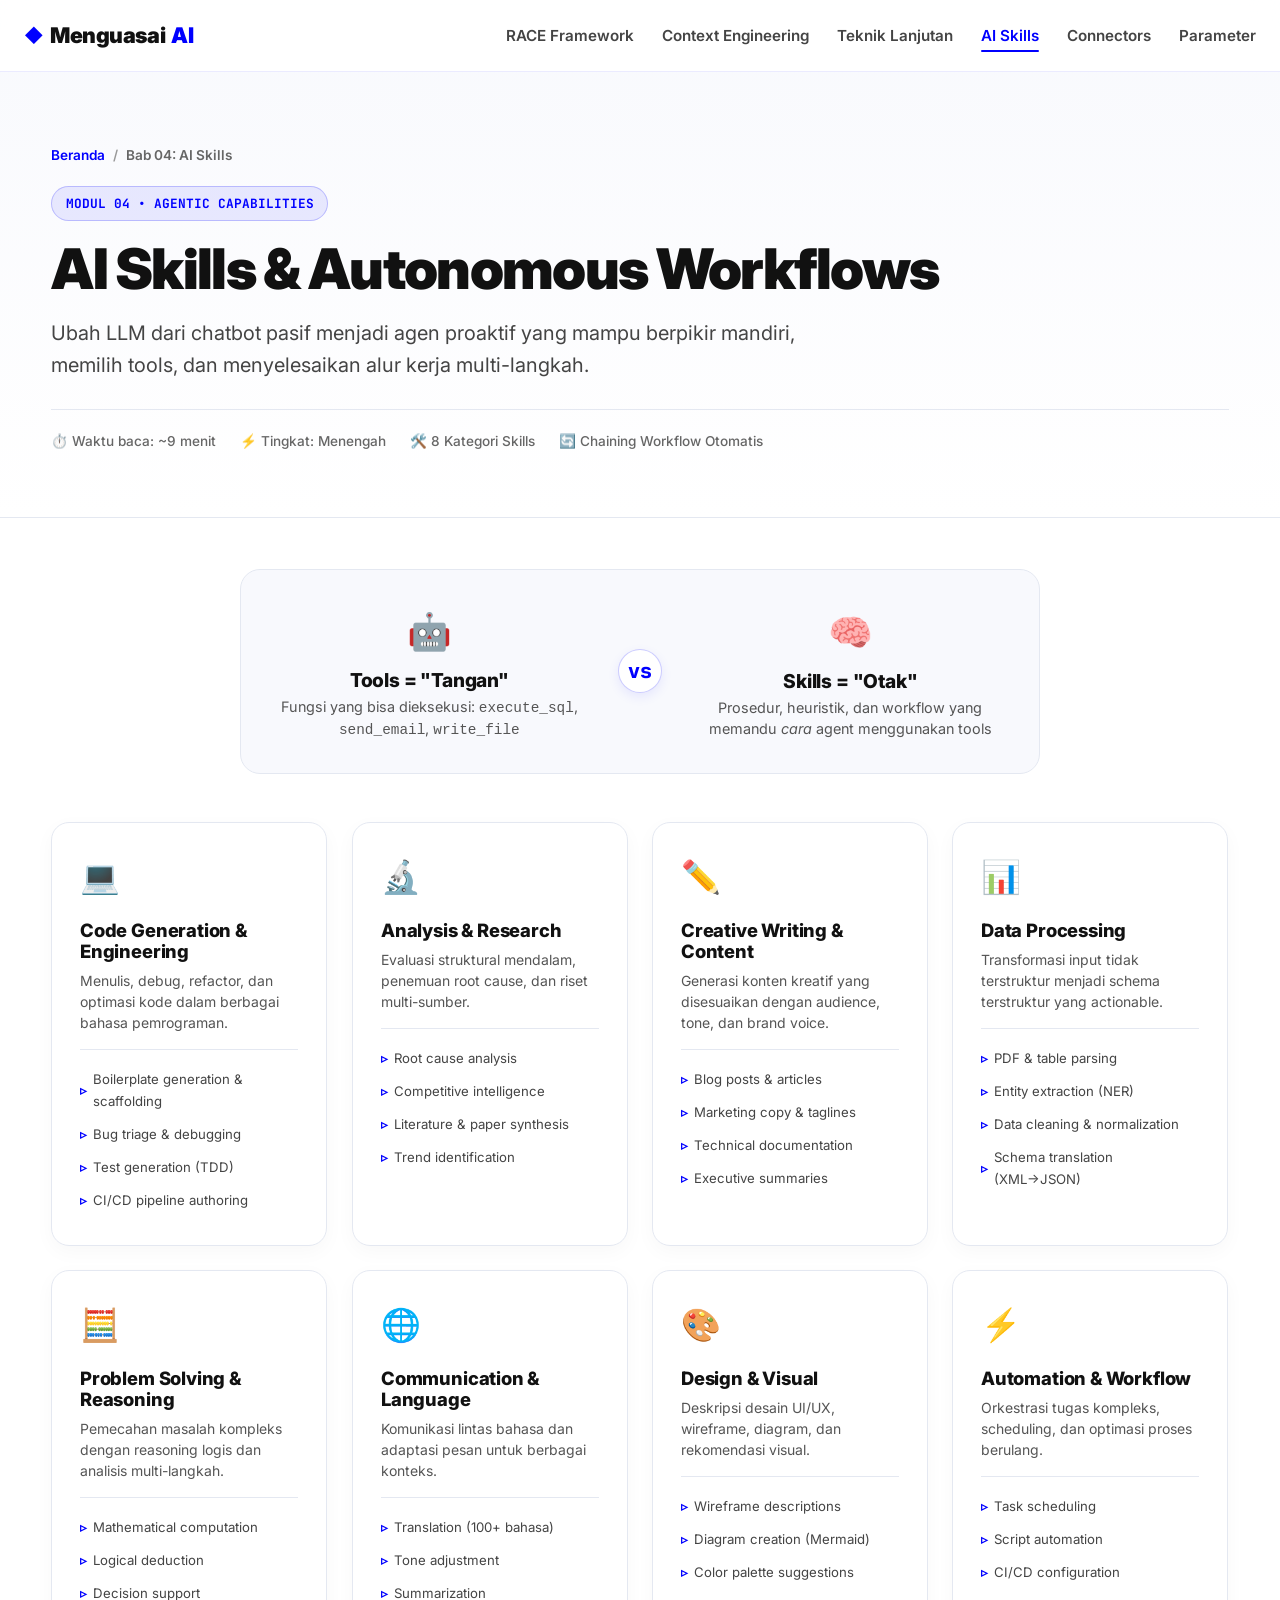
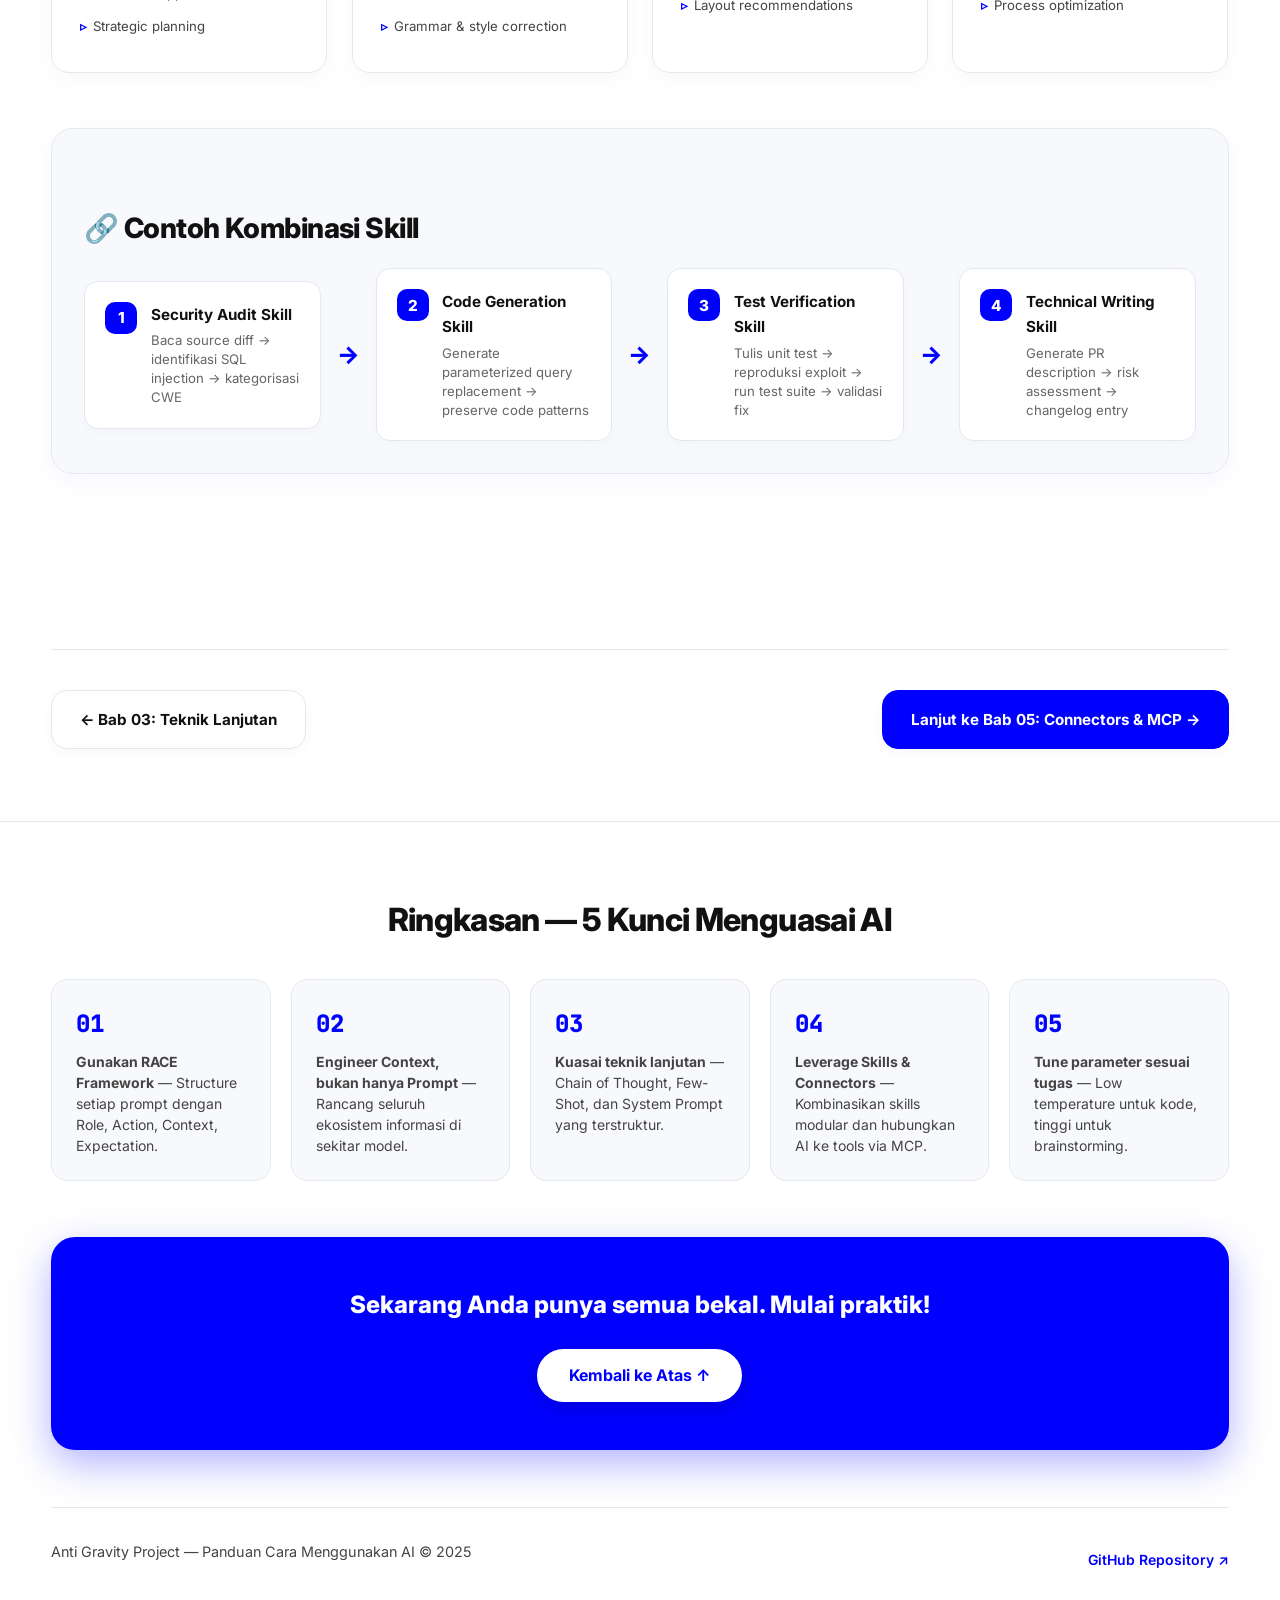
==== ai-skills.html @ acba4b04 "feat: convert website into multi-page architecture with dedicated pages for each chapter" ====
<!DOCTYPE html>
<html lang="id">
<head>
  <meta charset="UTF-8">
  <meta name="viewport" content="width=device-width, initial-scale=1.0">
  <title>AI Skills & Autonomous Workflows — Panduan Lengkap Menguasai AI</title>
  <meta name="description" content="Memahami perbedaan mendasar tools vs skills, 8 kategori keahlian agent otonom, dan implementasi workflow chaining otomatis.">
  <link rel="preconnect" href="https://fonts.googleapis.com">
  <link rel="preconnect" href="https://fonts.gstatic.com" crossorigin>
  <link href="https://fonts.googleapis.com/css2?family=Inter:wght@300;400;500;600;700;800;900&family=JetBrains+Mono:wght@400;500;600&display=swap" rel="stylesheet">
  <link rel="stylesheet" href="css/style.css">
</head>
<body>

  <!-- Scroll Progress Bar -->
  <div id="scroll-progress"></div>

  <!-- Navigation -->
  <nav id="navbar">
    <div class="nav-container">
      <a href="index.html" class="nav-logo">
        <span class="logo-icon">◆</span> Menguasai<span class="logo-accent">AI</span>
      </a>
      <button id="menu-toggle" aria-label="Toggle menu">
        <span></span><span></span><span></span>
      </button>
      <ul class="nav-links">
        <li><a href="race-framework.html" class="nav-link">RACE Framework</a></li>
        <li><a href="context-engineering.html" class="nav-link">Context Engineering</a></li>
        <li><a href="teknik-lanjutan.html" class="nav-link">Teknik Lanjutan</a></li>
        <li><a href="ai-skills.html" class="nav-link">AI Skills</a></li>
        <li><a href="connectors.html" class="nav-link">Connectors</a></li>
        <li><a href="parameter.html" class="nav-link">Parameter</a></li>
      </ul>
    </div>
  </nav>

  <!-- Subpage Hero Banner -->
  <header class="subpage-hero">
    <div class="container">
      <div class="breadcrumb">
        <a href="index.html">Beranda</a>
        <span class="breadcrumb-sep">/</span>
        <span>Bab 04: AI Skills</span>
      </div>
      <div class="subpage-badge">MODUL 04 • AGENTIC CAPABILITIES</div>
      <h1 class="subpage-title">AI Skills & Autonomous Workflows</h1>
      <p class="subpage-subtitle">Ubah LLM dari chatbot pasif menjadi agen proaktif yang mampu berpikir mandiri, memilih tools, dan menyelesaikan alur kerja multi-langkah.</p>
      <div class="subpage-meta">
        <div class="meta-item">⏱️ Waktu baca: ~9 menit</div><div class="meta-item">⚡ Tingkat: Menengah</div><div class="meta-item">🛠️ 8 Kategori Skills</div><div class="meta-item">🔄 Chaining Workflow Otomatis</div>
      </div>
    </div>
  </header>
<section id="skills" class="section skills-section">
    <div class="container">

      <div class="skills-intro reveal" data-reveal="fade-up">
        <div class="skills-distinction">
          <div class="dist-item">
            <div class="dist-icon">🤖</div>
            <h4>Tools = "Tangan"</h4>
            <p>Fungsi yang bisa dieksekusi: <code>execute_sql</code>, <code>send_email</code>, <code>write_file</code></p>
          </div>
          <div class="dist-divider">vs</div>
          <div class="dist-item">
            <div class="dist-icon">🧠</div>
            <h4>Skills = "Otak"</h4>
            <p>Prosedur, heuristik, dan workflow yang memandu <em>cara</em> agent menggunakan tools</p>
          </div>
        </div>
      </div>

      <div class="skills-grid">
        <div class="skill-card reveal" data-reveal="fade-up" data-stagger="0">
          <div class="skill-icon">💻</div>
          <h4>Code Generation & Engineering</h4>
          <p>Menulis, debug, refactor, dan optimasi kode dalam berbagai bahasa pemrograman.</p>
          <ul class="skill-list">
            <li>Boilerplate generation & scaffolding</li>
            <li>Bug triage & debugging</li>
            <li>Test generation (TDD)</li>
            <li>CI/CD pipeline authoring</li>
          </ul>
        </div>

        <div class="skill-card reveal" data-reveal="fade-up" data-stagger="1">
          <div class="skill-icon">🔬</div>
          <h4>Analysis & Research</h4>
          <p>Evaluasi struktural mendalam, penemuan root cause, dan riset multi-sumber.</p>
          <ul class="skill-list">
            <li>Root cause analysis</li>
            <li>Competitive intelligence</li>
            <li>Literature & paper synthesis</li>
            <li>Trend identification</li>
          </ul>
        </div>

        <div class="skill-card reveal" data-reveal="fade-up" data-stagger="2">
          <div class="skill-icon">✏️</div>
          <h4>Creative Writing & Content</h4>
          <p>Generasi konten kreatif yang disesuaikan dengan audience, tone, dan brand voice.</p>
          <ul class="skill-list">
            <li>Blog posts & articles</li>
            <li>Marketing copy & taglines</li>
            <li>Technical documentation</li>
            <li>Executive summaries</li>
          </ul>
        </div>

        <div class="skill-card reveal" data-reveal="fade-up" data-stagger="3">
          <div class="skill-icon">📊</div>
          <h4>Data Processing</h4>
          <p>Transformasi input tidak terstruktur menjadi schema terstruktur yang actionable.</p>
          <ul class="skill-list">
            <li>PDF & table parsing</li>
            <li>Entity extraction (NER)</li>
            <li>Data cleaning & normalization</li>
            <li>Schema translation (XML→JSON)</li>
          </ul>
        </div>

        <div class="skill-card reveal" data-reveal="fade-up" data-stagger="4">
          <div class="skill-icon">🧮</div>
          <h4>Problem Solving & Reasoning</h4>
          <p>Pemecahan masalah kompleks dengan reasoning logis dan analisis multi-langkah.</p>
          <ul class="skill-list">
            <li>Mathematical computation</li>
            <li>Logical deduction</li>
            <li>Decision support</li>
            <li>Strategic planning</li>
          </ul>
        </div>

        <div class="skill-card reveal" data-reveal="fade-up" data-stagger="5">
          <div class="skill-icon">🌐</div>
          <h4>Communication & Language</h4>
          <p>Komunikasi lintas bahasa dan adaptasi pesan untuk berbagai konteks.</p>
          <ul class="skill-list">
            <li>Translation (100+ bahasa)</li>
            <li>Tone adjustment</li>
            <li>Summarization</li>
            <li>Grammar & style correction</li>
          </ul>
        </div>

        <div class="skill-card reveal" data-reveal="fade-up" data-stagger="6">
          <div class="skill-icon">🎨</div>
          <h4>Design & Visual</h4>
          <p>Deskripsi desain UI/UX, wireframe, diagram, dan rekomendasi visual.</p>
          <ul class="skill-list">
            <li>Wireframe descriptions</li>
            <li>Diagram creation (Mermaid)</li>
            <li>Color palette suggestions</li>
            <li>Layout recommendations</li>
          </ul>
        </div>

        <div class="skill-card reveal" data-reveal="fade-up" data-stagger="7">
          <div class="skill-icon">⚡</div>
          <h4>Automation & Workflow</h4>
          <p>Orkestrasi tugas kompleks, scheduling, dan optimasi proses berulang.</p>
          <ul class="skill-list">
            <li>Task scheduling</li>
            <li>Script automation</li>
            <li>CI/CD configuration</li>
            <li>Process optimization</li>
          </ul>
        </div>
      </div>

      <!-- Skill Combination Example -->
      <div class="skill-combo reveal" data-reveal="fade-up">
        <h3 class="subsection-title">🔗 Contoh Kombinasi Skill</h3>
        <div class="combo-flow">
          <div class="combo-step">
            <span class="combo-num">1</span>
            <div class="combo-content">
              <strong>Security Audit Skill</strong>
              <p>Baca source diff → identifikasi SQL injection → kategorisasi CWE</p>
            </div>
          </div>
          <div class="combo-arrow">→</div>
          <div class="combo-step">
            <span class="combo-num">2</span>
            <div class="combo-content">
              <strong>Code Generation Skill</strong>
              <p>Generate parameterized query replacement → preserve code patterns</p>
            </div>
          </div>
          <div class="combo-arrow">→</div>
          <div class="combo-step">
            <span class="combo-num">3</span>
            <div class="combo-content">
              <strong>Test Verification Skill</strong>
              <p>Tulis unit test → reproduksi exploit → run test suite → validasi fix</p>
            </div>
          </div>
          <div class="combo-arrow">→</div>
          <div class="combo-step">
            <span class="combo-num">4</span>
            <div class="combo-content">
              <strong>Technical Writing Skill</strong>
              <p>Generate PR description → risk assessment → changelog entry</p>
            </div>
          </div>
        </div>
      </div>
    </div>
  </section>
  <div class="container">
    <nav class="chapter-nav">
      <a href="teknik-lanjutan.html" class="chapter-btn">← Bab 03: Teknik Lanjutan</a>
      <a href="connectors.html" class="chapter-btn next">Lanjut ke Bab 05: Connectors & MCP →</a>
    </nav>
  </div>

  <!-- ============================== -->
  <!-- FOOTER -->
  <!-- ============================== -->
  <footer id="footer" class="footer-section">
    <div class="container">
      <div class="footer-summary reveal" data-reveal="fade-up">
        <h2 class="footer-title">Ringkasan — 5 Kunci Menguasai AI</h2>
        <div class="summary-grid">
          <div class="summary-item">
            <span class="summary-num">01</span>
            <p><strong>Gunakan RACE Framework</strong> — Structure setiap prompt dengan Role, Action, Context, Expectation.</p>
          </div>
          <div class="summary-item">
            <span class="summary-num">02</span>
            <p><strong>Engineer Context, bukan hanya Prompt</strong> — Rancang seluruh ekosistem informasi di sekitar model.</p>
          </div>
          <div class="summary-item">
            <span class="summary-num">03</span>
            <p><strong>Kuasai teknik lanjutan</strong> — Chain of Thought, Few-Shot, dan System Prompt yang terstruktur.</p>
          </div>
          <div class="summary-item">
            <span class="summary-num">04</span>
            <p><strong>Leverage Skills & Connectors</strong> — Kombinasikan skills modular dan hubungkan AI ke tools via MCP.</p>
          </div>
          <div class="summary-item">
            <span class="summary-num">05</span>
            <p><strong>Tune parameter sesuai tugas</strong> — Low temperature untuk kode, tinggi untuk brainstorming.</p>
          </div>
        </div>
      </div>

      <div class="footer-cta reveal" data-reveal="fade-up">
        <p class="cta-text">Sekarang Anda punya semua bekal. Mulai praktik!</p>
        <a href="#" class="footer-btn">Kembali ke Atas ↑</a>
      </div>

      <div class="footer-bottom">
        <p>Anti Gravity Project — Panduan Cara Menggunakan AI © 2025</p>
        <p class="footer-link">
          <a href="https://github.com/artificialtesting088-alt/004.Anti_Gravity_002_Project_Cara_Penggunaan_AI" target="_blank" rel="noopener">
            GitHub Repository ↗
          </a>
        </p>
      </div>
    </div>
  </footer>

  <script src="js/main.js"></script>
</body>
</html>
---- css/style.css ----
/* ==========================================================================
   MENGUASAI AI — PREMIUM TUTORIAL DESIGN SYSTEM
   Author: AI Tutorial Platform
   Palette: Royal Blue (#0000FF), Pure White (#FFFFFF), Deep Black (#111111)
   Typography: Inter & JetBrains Mono
   Architecture: High-Performance Single-Page CSS
   ========================================================================== */

/* --------------------------------------------------------------------------
   1. GOOGLE FONTS & DESIGN TOKENS
   -------------------------------------------------------------------------- */
@import url('https://fonts.googleapis.com/css2?family=Inter:wght@300;400;500;600;700;800;900&family=JetBrains+Mono:ital,wght@0,400;0,500;0,600;0,700;1,400&display=swap');

:root {
  /* Brand Colors */
  --primary: #0000FF;
  --primary-rgb: 0, 0, 255;
  --primary-dark: #0000CC;
  --primary-darker: #000088;
  --primary-light: #2B2BFF;
  --primary-ultralight: #4D4DFF;
  --primary-subtle: rgba(0, 0, 255, 0.04);
  --primary-subtle-hover: rgba(0, 0, 255, 0.08);
  --primary-glow: rgba(0, 0, 255, 0.22);
  --primary-glow-strong: rgba(0, 0, 255, 0.45);
  --primary-border: rgba(0, 0, 255, 0.16);

  /* RACE Specific Accent Variations */
  --race-r: #0000FF;
  --race-a: #0038FF;
  --race-c: #0018CC;
  --race-e: #0055FF;

  /* Neutral Spectrum */
  --bg-primary: #FFFFFF;
  --bg-secondary: #F8F9FD;
  --bg-tertiary: #EEF2FA;
  --bg-overlay: rgba(255, 255, 255, 0.92);
  --bg-code: #090D16;
  --bg-code-header: #0F1422;

  --text-primary: #111111;
  --text-secondary: #444444;
  --text-muted: #666666;
  --text-light: #8E95A5;
  --text-inverse: #FFFFFF;

  --border-light: #E4E8F1;
  --border-medium: #D0D6E4;
  --border-active: #0000FF;

  /* Typography */
  --font-sans: 'Inter', -apple-system, BlinkMacSystemFont, 'Segoe UI', Roboto, Helvetica, Arial, sans-serif;
  --font-mono: 'JetBrains Mono', 'SF Mono', Consolas, Menlo, Monaco, monospace;

  /* Spacing System */
  --space-2xs: 0.25rem;
  --space-xs: 0.5rem;
  --space-sm: 0.75rem;
  --space-md: 1rem;
  --space-lg: 1.5rem;
  --space-xl: 2rem;
  --space-2xl: 3rem;
  --space-3xl: 4.5rem;
  --space-4xl: 6rem;
  --space-5xl: 8rem;

  /* Layout */
  --container-max: 1380px;
  --container-wide: 1520px;
  --container-narrow: 920px;
  --container-pad: clamp(1.25rem, 4vw, 3.5rem);
  --nav-height: 76px;

  /* Border Radii */
  --radius-xs: 4px;
  --radius-sm: 8px;
  --radius-md: 14px;
  --radius-lg: 20px;
  --radius-xl: 28px;
  --radius-full: 9999px;

  /* Shadows */
  --shadow-sm: 0 2px 8px rgba(17, 17, 17, 0.04);
  --shadow-md: 0 8px 24px rgba(17, 17, 17, 0.06), 0 2px 6px rgba(0, 0, 255, 0.03);
  --shadow-lg: 0 16px 40px rgba(17, 17, 17, 0.08), 0 4px 16px rgba(0, 0, 255, 0.05);
  --shadow-hover: 0 22px 50px rgba(0, 0, 255, 0.12), 0 8px 18px rgba(0, 0, 255, 0.06);
  --shadow-glow: 0 0 35px var(--primary-glow);
  --shadow-glow-lg: 0 0 65px var(--primary-glow-strong);
  --shadow-blue-card: 0 14px 34px rgba(0, 0, 255, 0.07);

  /* Transitions */
  --ease-out-expo: cubic-bezier(0.16, 1, 0.3, 1);
  --ease-in-out: cubic-bezier(0.65, 0, 0.35, 1);
  --transition-fast: 0.2s var(--ease-out-expo);
  --transition-base: 0.35s var(--ease-out-expo);
  --transition-smooth: 0.5s var(--ease-out-expo);
  --transition-slow: 0.75s var(--ease-out-expo);

  /* Z-indices */
  --z-canvas: 1;
  --z-bg-art: 2;
  --z-content: 10;
  --z-sticky: 100;
  --z-nav: 900;
  --z-progress: 1000;
  --z-modal: 2000;
}

/* --------------------------------------------------------------------------
   2. GLOBAL RESET & BASE STYLES
   -------------------------------------------------------------------------- */
*, *::before, *::after {
  box-sizing: border-box;
  margin: 0;
  padding: 0;
}

html {
  font-size: 16px;
  scroll-behavior: smooth;
  text-rendering: optimizeLegibility;
  -webkit-font-smoothing: antialiased;
  -moz-osx-font-smoothing: grayscale;
}

body {
  font-family: var(--font-sans);
  font-size: 1.0625rem;
  line-height: 1.65;
  color: var(--text-primary);
  background-color: var(--bg-primary);
  overflow-x: hidden;
  position: relative;
  min-height: 100vh;
}

/* Custom Scrollbar */
::-webkit-scrollbar {
  width: 9px;
  height: 9px;
}

::-webkit-scrollbar-track {
  background: #F2F4F8;
}

::-webkit-scrollbar-thumb {
  background: #C4CBDB;
  border-radius: var(--radius-full);
  border: 2px solid #F2F4F8;
  transition: background var(--transition-fast);
}

::-webkit-scrollbar-thumb:hover {
  background: var(--primary);
}

::selection {
  background: rgba(0, 0, 255, 0.15);
  color: var(--primary-darker);
}

img, svg, video {
  display: block;
  max-width: 100%;
  height: auto;
}

a {
  color: var(--primary);
  text-decoration: none;
  transition: color var(--transition-fast);
}

a:hover {
  color: var(--primary-dark);
}

button, input, select, textarea {
  font-family: inherit;
  font-size: inherit;
  color: inherit;
}

button {
  cursor: pointer;
  border: none;
  background: none;
  outline: none;
}

ul, ol {
  list-style: none;
}

/* --------------------------------------------------------------------------
   3. SCROLL PROGRESS BAR (TOP OF PAGE)
   -------------------------------------------------------------------------- */
#scroll-progress-container,
.scroll-progress-container {
  position: fixed;
  top: 0;
  left: 0;
  width: 100%;
  height: 4px;
  background: rgba(0, 0, 255, 0.08);
  z-index: var(--z-progress);
  pointer-events: none;
}

#scroll-progress,
.scroll-progress-bar {
  height: 100%;
  width: 0%;
  background: var(--primary);
  box-shadow: 0 0 12px var(--primary-glow-strong);
  transition: width 0.08s linear;
  will-change: width;
}

/* --------------------------------------------------------------------------
   4. FLOATING PARTICLE CANVAS & AMBIENT ART
   -------------------------------------------------------------------------- */
#particle-canvas,
.particle-canvas {
  position: fixed;
  top: 0;
  left: 0;
  width: 100vw;
  height: 100vh;
  z-index: var(--z-canvas);
  pointer-events: none;
  opacity: 0.65;
  will-change: transform;
}

.ambient-glow {
  position: absolute;
  border-radius: 50%;
  filter: blur(120px);
  pointer-events: none;
  z-index: var(--z-bg-art);
  opacity: 0.25;
}

.ambient-glow-blue {
  background: radial-gradient(circle, rgba(0, 0, 255, 0.35) 0%, rgba(0, 0, 255, 0) 70%);
}

/* --------------------------------------------------------------------------
   5. TYPOGRAPHY & HEADINGS
   -------------------------------------------------------------------------- */
h1, h2, h3, h4, h5, h6 {
  font-family: var(--font-sans);
  color: var(--text-primary);
  font-weight: 800;
  line-height: 1.15;
  letter-spacing: -0.03em;
}

h1 {
  font-size: clamp(2.5rem, 6vw, 4.75rem);
  font-weight: 900;
  letter-spacing: -0.04em;
}

h2 {
  font-size: clamp(2rem, 4vw, 3.25rem);
  margin-bottom: var(--space-md);
}

h3 {
  font-size: clamp(1.35rem, 2.5vw, 1.85rem);
  font-weight: 700;
  letter-spacing: -0.02em;
}

h4 {
  font-size: 1.25rem;
  font-weight: 700;
  letter-spacing: -0.01em;
}

p {
  color: var(--text-secondary);
  margin-bottom: var(--space-md);
}

p:last-child {
  margin-bottom: 0;
}

.lead {
  font-size: clamp(1.125rem, 1.8vw, 1.35rem);
  line-height: 1.6;
  color: var(--text-secondary);
  font-weight: 400;
}

.text-primary {
  color: var(--primary) !important;
}

.text-gradient {
  color: var(--primary);
  display: inline-block;
}

.text-mono {
  font-family: var(--font-mono);
}

/* Eyebrow / Section Badges */
.section-badge,
.eyebrow {
  display: inline-flex;
  align-items: center;
  gap: 0.5rem;
  font-family: var(--font-mono);
  font-size: 0.8125rem;
  font-weight: 600;
  text-transform: uppercase;
  letter-spacing: 0.08em;
  color: var(--primary);
  background: var(--primary-subtle);
  border: 1px solid var(--primary-border);
  padding: 0.45rem 1rem;
  border-radius: var(--radius-full);
  margin-bottom: var(--space-md);
  box-shadow: 0 2px 8px rgba(0, 0, 255, 0.05);
}

.section-badge::before {
  content: '';
  display: inline-block;
  width: 6px;
  height: 6px;
  background-color: var(--primary);
  border-radius: 50%;
  box-shadow: 0 0 8px var(--primary);
}

/* Section Header Structure */
.section-header {
  text-align: center;
  max-width: 860px;
  margin: 0 auto var(--space-3xl) auto;
  position: relative;
  z-index: var(--z-content);
}

.section-header.text-left {
  text-align: left;
  margin-left: 0;
}

.section-header p {
  font-size: 1.15rem;
  color: var(--text-secondary);
  max-width: 680px;
  margin: 0 auto;
}

.section-header.text-left p {
  margin-left: 0;
}

/* --------------------------------------------------------------------------
   6. LAYOUT & CONTAINERS
   -------------------------------------------------------------------------- */
.container {
  width: 100%;
  max-width: var(--container-max);
  margin-left: auto;
  margin-right: auto;
  padding-left: var(--container-pad);
  padding-right: var(--container-pad);
  position: relative;
  z-index: var(--z-content);
}

.container-wide {
  max-width: var(--container-wide);
}

.container-narrow {
  max-width: var(--container-narrow);
}

section {
  position: relative;
  padding: var(--space-4xl) 0;
  width: 100%;
  overflow: hidden;
}

section.section-alt {
  background-color: var(--bg-secondary);
}

/* Clean Architectural Section Divider */
.section-divider {
  position: relative;
  width: 100%;
  height: 1px;
  background: linear-gradient(90deg, transparent 0%, var(--border-light) 20%, var(--border-light) 80%, transparent 100%);
  margin: 0;
}

.section-divider-accent {
  background: linear-gradient(90deg, transparent 0%, rgba(0, 0, 255, 0.2) 50%, transparent 100%);
  height: 2px;
}

/* --------------------------------------------------------------------------
   7. STICKY NAVIGATION BAR
   -------------------------------------------------------------------------- */
.site-header,
.navbar {
  position: fixed;
  top: 0;
  left: 0;
  width: 100%;
  height: var(--nav-height);
  background: rgba(255, 255, 255, 0.88);
  backdrop-filter: blur(20px);
  -webkit-backdrop-filter: blur(20px);
  border-bottom: 1px solid rgba(0, 0, 255, 0.08);
  z-index: var(--z-nav);
  transition: all var(--transition-base);
  display: flex;
  align-items: center;
}

.navbar.scrolled {
  height: 68px;
  background: rgba(255, 255, 255, 0.96);
  border-bottom: 1px solid rgba(0, 0, 255, 0.12);
  box-shadow: 0 10px 30px rgba(0, 0, 0, 0.05);
}

.nav-container {
  display: flex;
  align-items: center;
  justify-content: space-between;
  width: 100%;
  max-width: var(--container-wide);
  margin: 0 auto;
  padding: 0 var(--container-pad);
}

.brand-logo {
  display: flex;
  align-items: center;
  gap: 0.65rem;
  font-weight: 900;
  font-size: 1.35rem;
  letter-spacing: -0.03em;
  color: var(--text-primary);
  text-decoration: none;
}

.brand-mark {
  width: 34px;
  height: 34px;
  background: var(--primary);
  color: #FFFFFF;
  border-radius: var(--radius-sm);
  display: grid;
  place-items: center;
  font-family: var(--font-mono);
  font-size: 0.95rem;
  font-weight: 800;
  box-shadow: 0 4px 14px var(--primary-glow);
  transition: transform var(--transition-base);
}

.brand-logo:hover .brand-mark {
  transform: rotate(6deg) scale(1.05);
}

.brand-dot {
  color: var(--primary);
}

.nav-menu {
  display: flex;
  align-items: center;
  gap: 2rem;
}

.nav-link {
  font-size: 0.9375rem;
  font-weight: 500;
  color: var(--text-secondary);
  position: relative;
  padding: 0.4rem 0;
  transition: color var(--transition-fast);
}

.nav-link::after {
  content: '';
  position: absolute;
  bottom: 0;
  left: 0;
  width: 100%;
  height: 2px;
  background: var(--primary);
  transform: scaleX(0);
  transform-origin: right;
  transition: transform var(--transition-base);
  border-radius: var(--radius-full);
}

.nav-link:hover,
.nav-link.active {
  color: var(--primary);
}

.nav-link:hover::after,
.nav-link.active::after {
  transform: scaleX(1);
  transform-origin: left;
}

.nav-actions {
  display: flex;
  align-items: center;
  gap: 1rem;
}

/* Mobile Toggle Hamburger */
.mobile-toggle {
  display: none;
  flex-direction: column;
  justify-content: center;
  gap: 5px;
  width: 32px;
  height: 32px;
  padding: 4px;
  cursor: pointer;
  z-index: 1001;
}

.mobile-toggle span {
  display: block;
  width: 100%;
  height: 2px;
  background: var(--text-primary);
  border-radius: 2px;
  transition: transform var(--transition-base), opacity var(--transition-fast);
}

.mobile-toggle.is-open span:nth-child(1) {
  transform: translateY(7px) rotate(45deg);
  background: var(--primary);
}

.mobile-toggle.is-open span:nth-child(2) {
  opacity: 0;
}

.mobile-toggle.is-open span:nth-child(3) {
  transform: translateY(-7px) rotate(-45deg);
  background: var(--primary);
}

/* --------------------------------------------------------------------------
   8. BUTTONS & INTERACTIVE ELEMENTS
   -------------------------------------------------------------------------- */
.btn {
  display: inline-flex;
  align-items: center;
  justify-content: center;
  gap: 0.65rem;
  font-weight: 600;
  font-size: 0.975rem;
  padding: 0.85rem 1.75rem;
  border-radius: var(--radius-md);
  transition: all var(--transition-base);
  text-decoration: none;
  white-space: nowrap;
  position: relative;
  overflow: hidden;
  will-change: transform, box-shadow;
}

.btn-primary {
  background: var(--primary);
  color: #FFFFFF;
  border: 1px solid var(--primary);
  box-shadow: 0 4px 16px var(--primary-glow);
}

.btn-primary:hover {
  background: var(--primary-dark);
  color: #FFFFFF;
  transform: translateY(-2px);
  box-shadow: 0 10px 28px var(--primary-glow-strong);
}

.btn-primary:active {
  transform: translateY(0);
}

.btn-secondary {
  background: #FFFFFF;
  color: var(--text-primary);
  border: 1px solid var(--border-medium);
  box-shadow: var(--shadow-sm);
}

.btn-secondary:hover {
  border-color: var(--primary);
  color: var(--primary);
  transform: translateY(-2px);
  box-shadow: 0 8px 24px rgba(0, 0, 255, 0.08);
}

.btn-outline {
  background: transparent;
  color: var(--primary);
  border: 1.5px solid var(--primary);
}

.btn-outline:hover {
  background: var(--primary);
  color: #FFFFFF;
  transform: translateY(-2px);
  box-shadow: 0 8px 24px var(--primary-glow);
}

.btn-sm {
  padding: 0.5rem 1.1rem;
  font-size: 0.85rem;
  border-radius: var(--radius-sm);
}

.btn-lg {
  padding: 1.1rem 2.25rem;
  font-size: 1.0625rem;
  border-radius: var(--radius-lg);
}

.btn-icon {
  width: 44px;
  height: 44px;
  padding: 0;
  border-radius: 50%;
}

/* --------------------------------------------------------------------------
   9. SCROLL REVEAL ANIMATIONS (GPU ACCELERATED)
   -------------------------------------------------------------------------- */
.reveal {
  opacity: 0;
  transition: opacity 0.75s var(--ease-out-expo), transform 0.75s var(--ease-out-expo);
  will-change: opacity, transform;
}

.reveal.active {
  opacity: 1;
  transform: translate(0, 0) scale(1) !important;
}

/* Animation directions */
.reveal.fade-in {
  transform: none;
}

.reveal.slide-up {
  transform: translateY(50px);
}

.reveal.slide-down {
  transform: translateY(-50px);
}

.reveal.slide-left {
  transform: translateX(60px);
}

.reveal.slide-right {
  transform: translateX(-60px);
}

.reveal.scale-in {
  transform: scale(0.92);
}

/* Stagger Animation System */
.stagger-1 { transition-delay: 0.08s; }
.stagger-2 { transition-delay: 0.16s; }
.stagger-3 { transition-delay: 0.24s; }
.stagger-4 { transition-delay: 0.32s; }
.stagger-5 { transition-delay: 0.40s; }
.stagger-6 { transition-delay: 0.48s; }
.stagger-7 { transition-delay: 0.56s; }
.stagger-8 { transition-delay: 0.64s; }

/* --------------------------------------------------------------------------
   10. SECTION 1: HERO (FULL VIEWPORT, PARALLAX, TYPING ANIMATION)
   -------------------------------------------------------------------------- */
.hero-section {
  min-height: 100vh;
  display: flex;
  align-items: center;
  position: relative;
  padding-top: calc(var(--nav-height) + 2rem);
  padding-bottom: var(--space-4xl);
  overflow: hidden;
  background-color: var(--bg-primary);
}

/* Parallax Background & Overlay */
.hero-parallax-bg {
  position: absolute;
  top: -15%;
  left: 0;
  width: 100%;
  height: 130%;
  background-image: url('../assets/hero-bg.jpg');
  background-size: cover;
  background-position: center top;
  background-repeat: no-repeat;
  will-change: transform;
  z-index: var(--z-canvas);
}

.hero-overlay {
  position: absolute;
  inset: 0;
  background: linear-gradient(
    180deg,
    rgba(255, 255, 255, 0.82) 0%,
    rgba(255, 255, 255, 0.92) 45%,
    rgba(255, 255, 255, 1) 100%
  );
  z-index: var(--z-bg-art);
  backdrop-filter: blur(2px);
  -webkit-backdrop-filter: blur(2px);
}

.hero-content {
  position: relative;
  z-index: var(--z-content);
  max-width: 980px;
  margin: 0 auto;
  text-align: center;
}

/* Typing Effect on Heading */
.hero-title {
  margin-bottom: var(--space-lg);
  color: var(--text-primary);
}

.hero-title .typing-wrapper {
  display: inline-block;
  position: relative;
  color: var(--primary);
  white-space: nowrap;
}

.hero-title .typing-text {
  display: inline-block;
  border-right: 3px solid var(--primary);
  padding-right: 4px;
  animation: blinkCursor 0.8s infinite step-start;
  white-space: nowrap;
  color: var(--primary);
}

@keyframes blinkCursor {
  0%, 100% { border-color: var(--primary); }
  50% { border-color: transparent; }
}

.hero-description {
  font-size: clamp(1.125rem, 2vw, 1.35rem);
  color: var(--text-secondary);
  line-height: 1.6;
  max-width: 780px;
  margin: 0 auto var(--space-2xl) auto;
}

.hero-actions {
  display: flex;
  align-items: center;
  justify-content: center;
  gap: 1.25rem;
  margin-bottom: var(--space-3xl);
  flex-wrap: wrap;
}

/* Hero Key Stats Strip */
.hero-stats {
  display: grid;
  grid-template-columns: repeat(4, 1fr);
  gap: 1.5rem;
  max-width: 940px;
  margin: 0 auto;
  padding: 1.75rem 2rem;
  background: rgba(255, 255, 255, 0.85);
  backdrop-filter: blur(16px);
  border: 1px solid var(--border-light);
  border-radius: var(--radius-xl);
  box-shadow: var(--shadow-md);
}

.stat-item {
  text-align: center;
  position: relative;
}

.stat-item:not(:last-child)::after {
  content: '';
  position: absolute;
  right: -0.75rem;
  top: 20%;
  height: 60%;
  width: 1px;
  background: var(--border-light);
}

.stat-number {
  font-size: clamp(1.75rem, 3vw, 2.5rem);
  font-weight: 900;
  color: var(--primary);
  font-family: var(--font-mono);
  line-height: 1.1;
  margin-bottom: 0.25rem;
}

.stat-label {
  font-size: 0.8125rem;
  font-weight: 600;
  text-transform: uppercase;
  letter-spacing: 0.05em;
  color: var(--text-muted);
}

/* Scroll Down Indicator */
.scroll-indicator {
  position: absolute;
  bottom: 1.5rem;
  left: 50%;
  transform: translateX(-50%);
  z-index: var(--z-content);
  display: flex;
  flex-direction: column;
  align-items: center;
  gap: 0.5rem;
  color: var(--text-muted);
  font-size: 0.8125rem;
  font-family: var(--font-mono);
  text-transform: uppercase;
  letter-spacing: 0.1em;
  opacity: 0.75;
  transition: opacity var(--transition-fast);
}

.scroll-indicator:hover {
  opacity: 1;
  color: var(--primary);
}

.scroll-mouse {
  width: 22px;
  height: 36px;
  border: 2px solid var(--primary);
  border-radius: 12px;
  position: relative;
}

.scroll-wheel {
  width: 4px;
  height: 7px;
  background: var(--primary);
  border-radius: 2px;
  position: absolute;
  top: 6px;
  left: 50%;
  transform: translateX(-50%);
  animation: scrollWheel 2s infinite ease-in-out;
}

@keyframes scrollWheel {
  0% { transform: translate(-50%, 0); opacity: 1; }
  60% { transform: translate(-50%, 14px); opacity: 0; }
  100% { transform: translate(-50%, 0); opacity: 0; }
}

/* --------------------------------------------------------------------------
   11. SECTION 2: RACE FRAMEWORK (4 EXPANDABLE CARDS & PROMPT BUILDER)
   -------------------------------------------------------------------------- */
.race-section {
  background-color: var(--bg-primary);
  position: relative;
}

.race-grid {
  display: grid;
  grid-template-columns: repeat(4, 1fr);
  gap: 1.5rem;
  margin-bottom: var(--space-3xl);
}

.race-card {
  background: #FFFFFF;
  border: 1px solid var(--border-light);
  border-radius: var(--radius-xl);
  padding: 2rem 1.75rem;
  position: relative;
  transition: transform var(--transition-base), box-shadow var(--transition-base), border-color var(--transition-base);
  box-shadow: var(--shadow-sm);
  display: flex;
  flex-direction: column;
  cursor: pointer;
  overflow: hidden;
  will-change: transform, box-shadow;
}

.race-card::before {
  content: '';
  position: absolute;
  top: 0;
  left: 0;
  width: 100%;
  height: 4px;
  background: var(--card-accent, var(--primary));
  opacity: 0.9;
  transition: height var(--transition-fast);
}

.race-card:hover {
  transform: translateY(-8px);
  border-color: var(--primary-border);
  box-shadow: var(--shadow-hover);
}

.race-card:hover::before {
  height: 6px;
}

.race-card.expanded {
  border-color: var(--primary);
  box-shadow: 0 20px 50px rgba(0, 0, 255, 0.15);
}

/* Card R, A, C, E Themes */
.race-card[data-race="R"] {
  --card-accent: var(--race-r);
}
.race-card[data-race="A"] {
  --card-accent: var(--race-a);
}
.race-card[data-race="C"] {
  --card-accent: var(--race-c);
}
.race-card[data-race="E"] {
  --card-accent: var(--race-e);
}

/* RACE Letter Badge */
.race-letter-badge {
  width: 64px;
  height: 64px;
  border-radius: var(--radius-lg);
  background: var(--primary-subtle);
  border: 1px solid var(--primary-border);
  display: grid;
  place-items: center;
  font-family: var(--font-sans);
  font-size: 2.25rem;
  font-weight: 900;
  color: var(--card-accent, var(--primary));
  margin-bottom: 1.5rem;
  transition: transform var(--transition-base), background-color var(--transition-base);
  box-shadow: 0 4px 16px rgba(0, 0, 255, 0.06);
}

.race-card:hover .race-letter-badge {
  transform: scale(1.08) rotate(2deg);
  background: var(--primary);
  color: #FFFFFF;
}

.race-card-title {
  font-size: 1.35rem;
  font-weight: 800;
  margin-bottom: 0.35rem;
  display: flex;
  align-items: center;
  justify-content: space-between;
}

.race-card-subtitle {
  font-family: var(--font-mono);
  font-size: 0.85rem;
  color: var(--primary);
  font-weight: 600;
  margin-bottom: 1rem;
}

.race-card-desc {
  font-size: 0.95rem;
  color: var(--text-secondary);
  line-height: 1.6;
  margin-bottom: 1.25rem;
}

/* Expandable Content Container */
.race-card-expand {
  max-height: 0;
  opacity: 0;
  overflow: hidden;
  transition: max-height 0.6s var(--ease-out-expo), opacity 0.4s var(--ease-out-expo);
  will-change: max-height, opacity;
}

.race-card.expanded .race-card-expand {
  max-height: 600px;
  opacity: 1;
}

.race-example-pill {
  background: var(--bg-secondary);
  border: 1px solid var(--border-light);
  border-radius: var(--radius-sm);
  padding: 0.85rem;
  font-size: 0.85rem;
  color: var(--text-secondary);
  margin-top: 0.75rem;
}

.race-example-pill strong {
  display: block;
  font-family: var(--font-mono);
  font-size: 0.75rem;
  color: var(--primary);
  margin-bottom: 0.35rem;
  text-transform: uppercase;
}

.race-card-toggle {
  display: inline-flex;
  align-items: center;
  gap: 0.4rem;
  font-family: var(--font-mono);
  font-size: 0.8125rem;
  font-weight: 600;
  color: var(--primary);
  margin-top: auto;
  padding-top: 1rem;
}

.race-card-toggle svg {
  transition: transform var(--transition-base);
}

.race-card.expanded .race-card-toggle svg {
  transform: rotate(180deg);
}

/* Interactive Prompt Builder */
.race-builder-box {
  background: #FFFFFF;
  border: 1px solid var(--border-light);
  border-radius: var(--radius-xl);
  padding: clamp(1.75rem, 3vw, 2.75rem);
  box-shadow: var(--shadow-lg);
  margin-top: var(--space-3xl);
  position: relative;
}

.race-builder-header {
  display: flex;
  align-items: center;
  justify-content: space-between;
  margin-bottom: 2rem;
  padding-bottom: 1.25rem;
  border-bottom: 1px solid var(--border-light);
  flex-wrap: wrap;
  gap: 1rem;
}

.race-builder-title {
  font-size: 1.5rem;
  font-weight: 800;
  display: flex;
  align-items: center;
  gap: 0.75rem;
}

.builder-presets {
  display: flex;
  align-items: center;
  gap: 0.5rem;
  flex-wrap: wrap;
}

.preset-chip {
  font-family: var(--font-mono);
  font-size: 0.8125rem;
  padding: 0.4rem 0.85rem;
  border-radius: var(--radius-full);
  background: var(--bg-secondary);
  border: 1px solid var(--border-light);
  color: var(--text-secondary);
  cursor: pointer;
  transition: all var(--transition-fast);
}

.preset-chip:hover,
.preset-chip.active {
  background: var(--primary);
  color: #FFFFFF;
  border-color: var(--primary);
  box-shadow: 0 4px 12px var(--primary-glow);
}

.race-builder-grid {
  display: grid;
  grid-template-columns: 1fr 1fr;
  gap: 2rem;
}

.builder-inputs {
  display: flex;
  flex-direction: column;
  gap: 1.25rem;
}

.builder-field {
  display: flex;
  flex-direction: column;
  gap: 0.4rem;
}

.builder-label {
  display: flex;
  align-items: center;
  gap: 0.5rem;
  font-size: 0.875rem;
  font-weight: 700;
  color: var(--text-primary);
}

.builder-tag {
  width: 22px;
  height: 22px;
  border-radius: var(--radius-xs);
  background: var(--primary);
  color: #FFFFFF;
  display: grid;
  place-items: center;
  font-family: var(--font-mono);
  font-size: 0.75rem;
  font-weight: 800;
}

.builder-input,
.builder-textarea {
  width: 100%;
  padding: 0.75rem 1rem;
  background: var(--bg-secondary);
  border: 1px solid var(--border-light);
  border-radius: var(--radius-md);
  font-size: 0.9375rem;
  color: var(--text-primary);
  transition: border-color var(--transition-fast), box-shadow var(--transition-fast), background-color var(--transition-fast);
}

.builder-textarea {
  min-height: 70px;
  resize: vertical;
}

.builder-input:focus,
.builder-textarea:focus {
  outline: none;
  background: #FFFFFF;
  border-color: var(--primary);
  box-shadow: 0 0 0 3px rgba(0, 0, 255, 0.12);
}

/* --------------------------------------------------------------------------
   12. SLEEK CODE BLOCKS & COPY BUTTON
   -------------------------------------------------------------------------- */
.code-wrapper {
  position: relative;
  border-radius: var(--radius-lg);
  overflow: hidden;
  background: var(--bg-code);
  border: 1px solid rgba(255, 255, 255, 0.08);
  box-shadow: 0 14px 40px rgba(0, 0, 0, 0.3);
}

.code-header {
  display: flex;
  align-items: center;
  justify-content: space-between;
  padding: 0.75rem 1.25rem;
  background: var(--bg-code-header);
  border-bottom: 1px solid rgba(255, 255, 255, 0.06);
}

.code-dots {
  display: flex;
  align-items: center;
  gap: 6px;
}

.code-dot {
  width: 10px;
  height: 10px;
  border-radius: 50%;
  background: #2D3748;
}

.code-dot:nth-child(1) { background: #FF5F56; }
.code-dot:nth-child(2) { background: #FFBD2E; }
.code-dot:nth-child(3) { background: #27C93F; }

.code-title {
  font-family: var(--font-mono);
  font-size: 0.8125rem;
  color: #A0AEC0;
  font-weight: 500;
}

.btn-copy {
  display: inline-flex;
  align-items: center;
  gap: 0.45rem;
  font-family: var(--font-mono);
  font-size: 0.775rem;
  font-weight: 500;
  color: #CBD5E0;
  background: rgba(255, 255, 255, 0.06);
  border: 1px solid rgba(255, 255, 255, 0.1);
  padding: 0.35rem 0.75rem;
  border-radius: var(--radius-sm);
  transition: all var(--transition-fast);
}

.btn-copy:hover {
  background: var(--primary);
  border-color: var(--primary);
  color: #FFFFFF;
  box-shadow: 0 4px 12px var(--primary-glow);
}

.btn-copy.copied {
  background: #10B981;
  border-color: #10B981;
  color: #FFFFFF;
}

.code-content {
  padding: 1.25rem;
  overflow-x: auto;
  font-family: var(--font-mono);
  font-size: 0.875rem;
  line-height: 1.7;
  color: #E2E8F0;
}

.code-content code {
  font-family: inherit;
  display: block;
  white-space: pre-wrap;
  word-break: break-word;
}

/* Syntax Highlighting */
.syn-role { color: #60A5FA; font-weight: 600; }
.syn-action { color: #34D399; font-weight: 600; }
.syn-context { color: #FBBF24; }
.syn-expectation { color: #A78BFA; }
.syn-comment { color: #64748B; font-style: italic; }
.syn-keyword { color: #F472B6; font-weight: 600; }
.syn-string { color: #38BDF8; }
.syn-number { color: #FB923C; }

/* --------------------------------------------------------------------------
   13. SECTION 3: CONTEXT ENGINEERING (SPLIT LAYOUT, 5 PILLARS & TABLE)
   -------------------------------------------------------------------------- */
.context-section {
  position: relative;
  background-color: var(--bg-secondary);
}

.context-bg-art {
  position: absolute;
  top: 0;
  right: 0;
  width: 55%;
  height: 100%;
  background-image: url('../assets/brain-bg.jpg');
  background-size: cover;
  background-position: center;
  opacity: 0.12;
  mask-image: radial-gradient(circle at center right, black, transparent 80%);
  -webkit-mask-image: radial-gradient(circle at center right, black, transparent 80%);
  pointer-events: none;
}

.split-layout {
  display: grid;
  grid-template-columns: 1fr 1fr;
  gap: clamp(2rem, 5vw, 4.5rem);
  align-items: center;
  margin-bottom: var(--space-4xl);
}

.context-intro h2 {
  margin-bottom: 1.25rem;
}

.context-intro p {
  font-size: 1.1rem;
  margin-bottom: 1.5rem;
}

/* 5 Pillars Cards */
.pillars-grid {
  display: grid;
  grid-template-columns: repeat(5, 1fr);
  gap: 1.25rem;
  margin-bottom: var(--space-4xl);
}

.pillar-card {
  background: #FFFFFF;
  border: 1px solid var(--border-light);
  border-radius: var(--radius-lg);
  padding: 1.75rem 1.25rem;
  text-align: center;
  transition: all var(--transition-base);
  box-shadow: var(--shadow-sm);
  display: flex;
  flex-direction: column;
  align-items: center;
  position: relative;
  overflow: hidden;
}

.pillar-card::after {
  content: '';
  position: absolute;
  bottom: 0;
  left: 0;
  width: 100%;
  height: 3px;
  background: var(--primary);
  transform: scaleX(0);
  transition: transform var(--transition-base);
}

.pillar-card:hover {
  transform: translateY(-6px);
  border-color: var(--primary-border);
  box-shadow: var(--shadow-hover);
}

.pillar-card:hover::after {
  transform: scaleX(1);
}

.pillar-icon-box {
  width: 54px;
  height: 54px;
  border-radius: var(--radius-md);
  background: var(--primary-subtle);
  border: 1px solid var(--primary-border);
  display: grid;
  place-items: center;
  font-size: 1.6rem;
  margin-bottom: 1rem;
  transition: transform var(--transition-base);
}

.pillar-card:hover .pillar-icon-box {
  transform: scale(1.1);
  background: var(--primary);
  color: #FFFFFF;
}

.pillar-num {
  font-family: var(--font-mono);
  font-size: 0.75rem;
  font-weight: 700;
  color: var(--primary);
  margin-bottom: 0.25rem;
}

.pillar-title {
  font-size: 1.05rem;
  font-weight: 700;
  margin-bottom: 0.5rem;
}

.pillar-desc {
  font-size: 0.825rem;
  color: var(--text-secondary);
  line-height: 1.5;
}

/* Comparison Table Styling */
.table-container {
  background: #FFFFFF;
  border: 1px solid var(--border-light);
  border-radius: var(--radius-xl);
  overflow: hidden;
  box-shadow: var(--shadow-md);
  margin-top: var(--space-2xl);
}

.comparison-table {
  width: 100%;
  border-collapse: collapse;
  text-align: left;
  font-size: 0.95rem;
}

.comparison-table thead th {
  background: var(--primary);
  color: #FFFFFF;
  font-family: var(--font-sans);
  font-weight: 700;
  padding: 1.15rem 1.5rem;
  font-size: 0.9375rem;
  letter-spacing: 0.02em;
  border: none;
}

.comparison-table thead th:first-child {
  width: 25%;
}

.comparison-table tbody tr {
  border-bottom: 1px solid var(--border-light);
  transition: background-color var(--transition-fast);
}

.comparison-table tbody tr:nth-child(even) {
  background-color: var(--bg-secondary);
}

.comparison-table tbody tr:hover {
  background-color: rgba(0, 0, 255, 0.03);
}

.comparison-table tbody td {
  padding: 1.15rem 1.5rem;
  color: var(--text-secondary);
  vertical-align: top;
  line-height: 1.55;
}

.comparison-table tbody td:first-child {
  font-weight: 700;
  color: var(--text-primary);
  font-family: var(--font-sans);
}

/* --------------------------------------------------------------------------
   14. SECTION 4: ADVANCED TECHNIQUES (TAB SYSTEM WITH UNDERLINE ANIMATION)
   -------------------------------------------------------------------------- */
.advanced-section {
  background: var(--bg-primary);
}

.tabs-wrapper {
  max-width: 1080px;
  margin: 0 auto;
}

.tabs-nav {
  display: flex;
  align-items: center;
  justify-content: center;
  gap: 1rem;
  border-bottom: 2px solid var(--border-light);
  margin-bottom: var(--space-2xl);
  position: relative;
  flex-wrap: wrap;
}

.tab-btn {
  padding: 1rem 1.75rem;
  font-size: 1.05rem;
  font-weight: 600;
  color: var(--text-secondary);
  position: relative;
  transition: color var(--transition-fast);
  background: transparent;
  cursor: pointer;
  border-radius: var(--radius-sm) var(--radius-sm) 0 0;
}

.tab-btn::after {
  content: '';
  position: absolute;
  bottom: -2px;
  left: 0;
  width: 100%;
  height: 3px;
  background: var(--primary);
  transform: scaleX(0);
  transition: transform var(--transition-base);
  border-radius: var(--radius-full);
}

.tab-btn:hover {
  color: var(--primary);
}

.tab-btn.active {
  color: var(--primary);
  font-weight: 700;
}

.tab-btn.active::after {
  transform: scaleX(1);
}

.tab-pane {
  display: none;
  opacity: 0;
  transform: translateY(16px);
  transition: opacity 0.45s var(--ease-out-expo), transform 0.45s var(--ease-out-expo);
}

.tab-pane.active {
  display: block;
  opacity: 1;
  transform: translateY(0);
}

.tab-content-card {
  background: #FFFFFF;
  border: 1px solid var(--border-light);
  border-radius: var(--radius-xl);
  padding: clamp(1.75rem, 3vw, 2.5rem);
  box-shadow: var(--shadow-md);
}

/* --------------------------------------------------------------------------
   15. SECTION 5: AI SKILLS (8-CARD GRID WITH HOVER EXPAND)
   -------------------------------------------------------------------------- */
.skills-section {
  background-color: var(--bg-secondary);
}

.skills-grid {
  display: grid;
  grid-template-columns: repeat(4, 1fr);
  gap: 1.5rem;
}

.skill-card {
  background: #FFFFFF;
  border: 1px solid var(--border-light);
  border-radius: var(--radius-xl);
  padding: 2rem 1.5rem;
  position: relative;
  transition: transform var(--transition-base), box-shadow var(--transition-base), border-color var(--transition-base);
  box-shadow: var(--shadow-sm);
  display: flex;
  flex-direction: column;
  cursor: pointer;
  overflow: hidden;
}

.skill-card:hover {
  transform: translateY(-8px);
  border-color: var(--primary-border);
  box-shadow: var(--shadow-hover);
}

.skill-icon-wrap {
  width: 52px;
  height: 52px;
  border-radius: var(--radius-md);
  background: var(--primary-subtle);
  border: 1px solid var(--primary-border);
  display: grid;
  place-items: center;
  font-size: 1.5rem;
  margin-bottom: 1.25rem;
  transition: transform var(--transition-base), background-color var(--transition-base);
}

.skill-card:hover .skill-icon-wrap {
  background: var(--primary);
  color: #FFFFFF;
  transform: scale(1.08);
}

.skill-title {
  font-size: 1.2rem;
  font-weight: 800;
  margin-bottom: 0.5rem;
}

.skill-desc {
  font-size: 0.9rem;
  color: var(--text-secondary);
  line-height: 1.55;
  margin-bottom: 1.25rem;
}

.skill-tags {
  display: flex;
  flex-wrap: wrap;
  gap: 0.4rem;
  margin-top: auto;
}

.skill-tag {
  font-family: var(--font-mono);
  font-size: 0.75rem;
  padding: 0.3rem 0.65rem;
  border-radius: var(--radius-full);
  background: var(--bg-secondary);
  border: 1px solid var(--border-light);
  color: var(--text-muted);
  transition: all var(--transition-fast);
}

.skill-card:hover .skill-tag {
  background: rgba(0, 0, 255, 0.05);
  border-color: rgba(0, 0, 255, 0.15);
  color: var(--primary);
}

/* Expanded Skill Details */
.skill-expand-details {
  max-height: 0;
  opacity: 0;
  overflow: hidden;
  transition: max-height 0.5s var(--ease-out-expo), opacity 0.35s ease;
  margin-top: 0;
}

.skill-card.is-active .skill-expand-details {
  max-height: 300px;
  opacity: 1;
  margin-top: 1rem;
  padding-top: 1rem;
  border-top: 1px solid var(--border-light);
}

/* --------------------------------------------------------------------------
   16. SECTION 6: CONNECTORS & MCP (WAVE BG & ANIMATED DIAGRAM)
   -------------------------------------------------------------------------- */
.connectors-section {
  position: relative;
  background-color: var(--bg-primary);
  overflow: hidden;
}

.wave-bg-overlay {
  position: absolute;
  bottom: 0;
  left: 0;
  width: 100%;
  height: 100%;
  background-image: url('../assets/wave-bg.jpg');
  background-size: cover;
  background-position: center bottom;
  opacity: 0.08;
  pointer-events: none;
}

/* Architecture Flow Diagram */
.mcp-diagram-container {
  background: #FFFFFF;
  border: 1px solid var(--border-light);
  border-radius: var(--radius-xl);
  padding: clamp(2rem, 4vw, 3.5rem);
  box-shadow: var(--shadow-lg);
  margin-bottom: var(--space-4xl);
  position: relative;
  z-index: var(--z-content);
}

.mcp-flow {
  display: flex;
  align-items: center;
  justify-content: space-between;
  gap: 1.5rem;
  position: relative;
}

.mcp-node {
  flex: 1;
  background: var(--bg-secondary);
  border: 1.5px solid var(--border-light);
  border-radius: var(--radius-lg);
  padding: 1.75rem 1.25rem;
  text-align: center;
  position: relative;
  transition: all var(--transition-base);
  box-shadow: var(--shadow-sm);
}

.mcp-node:hover {
  transform: translateY(-5px);
  border-color: var(--primary);
  box-shadow: 0 12px 30px rgba(0, 0, 255, 0.12);
}

.mcp-node.featured {
  background: #FFFFFF;
  border-color: var(--primary);
  box-shadow: 0 10px 30px var(--primary-glow);
}

.mcp-node-icon {
  font-size: 2rem;
  margin-bottom: 0.75rem;
}

.mcp-node-title {
  font-size: 1.15rem;
  font-weight: 800;
  margin-bottom: 0.35rem;
}

.mcp-node-desc {
  font-size: 0.825rem;
  color: var(--text-secondary);
}

/* Connecting Animated Lines */
.mcp-connector-line {
  flex: 0 0 60px;
  height: 3px;
  background: var(--border-medium);
  position: relative;
  overflow: hidden;
}

.mcp-connector-line::after {
  content: '';
  position: absolute;
  top: 0;
  left: -100%;
  width: 100%;
  height: 100%;
  background: var(--primary);
  animation: linePulse 2s infinite linear;
}

@keyframes linePulse {
  0% { left: -100%; }
  100% { left: 100%; }
}

/* Connector Cards Grid */
.connectors-grid {
  display: grid;
  grid-template-columns: repeat(3, 1fr);
  gap: 1.5rem;
}

.connector-card {
  background: #FFFFFF;
  border: 1px solid var(--border-light);
  border-radius: var(--radius-lg);
  padding: 1.75rem;
  box-shadow: var(--shadow-sm);
  transition: all var(--transition-base);
}

.connector-card:hover {
  transform: translateY(-5px);
  border-color: var(--primary-border);
  box-shadow: var(--shadow-hover);
}

.connector-badge {
  font-family: var(--font-mono);
  font-size: 0.75rem;
  font-weight: 700;
  color: var(--primary);
  background: var(--primary-subtle);
  padding: 0.3rem 0.65rem;
  border-radius: var(--radius-full);
  display: inline-block;
  margin-bottom: 0.75rem;
}

/* --------------------------------------------------------------------------
   17. SECTION 7: PARAMETER TUNING (VISUAL GAUGES & SLIDERS)
   -------------------------------------------------------------------------- */
.tuning-section {
  background-color: var(--bg-secondary);
}

.tuning-container {
  display: grid;
  grid-template-columns: 1fr 1fr;
  gap: clamp(2rem, 4vw, 3.5rem);
  margin-bottom: var(--space-4xl);
}

.tuning-card {
  background: #FFFFFF;
  border: 1px solid var(--border-light);
  border-radius: var(--radius-xl);
  padding: clamp(1.75rem, 3vw, 2.5rem);
  box-shadow: var(--shadow-md);
  display: flex;
  flex-direction: column;
}

/* Visual Gauge & Slider */
.gauge-box {
  margin: 1.75rem 0;
  position: relative;
}

.gauge-track {
  height: 14px;
  background: #E2E8F0;
  border-radius: var(--radius-full);
  position: relative;
  overflow: hidden;
}

.gauge-fill {
  position: absolute;
  left: 0;
  top: 0;
  height: 100%;
  width: 35%;
  background: linear-gradient(90deg, #0000FF 0%, #3B82F6 60%, #60A5FA 100%);
  border-radius: var(--radius-full);
  transition: width 0.4s var(--ease-out-expo);
}

.gauge-labels {
  display: flex;
  justify-content: space-between;
  margin-top: 0.65rem;
  font-family: var(--font-mono);
  font-size: 0.8125rem;
  color: var(--text-muted);
}

.gauge-value-display {
  display: inline-flex;
  align-items: center;
  gap: 0.5rem;
  font-family: var(--font-mono);
  font-size: 1.75rem;
  font-weight: 800;
  color: var(--primary);
  margin-top: 1rem;
}

/* Range Slider Control */
.tuning-range-slider {
  width: 100%;
  height: 6px;
  -webkit-appearance: none;
  background: #E2E8F0;
  border-radius: var(--radius-full);
  outline: none;
  margin: 1.25rem 0;
}

.tuning-range-slider::-webkit-slider-thumb {
  -webkit-appearance: none;
  appearance: none;
  width: 22px;
  height: 22px;
  border-radius: 50%;
  background: var(--primary);
  cursor: pointer;
  box-shadow: 0 0 12px var(--primary-glow);
  transition: transform var(--transition-fast);
}

.tuning-range-slider::-webkit-slider-thumb:hover {
  transform: scale(1.2);
}

/* --------------------------------------------------------------------------
   18. SECTION 8: FOOTER & SUMMARY
   -------------------------------------------------------------------------- */
.site-footer {
  background: #090D18;
  color: #FFFFFF;
  position: relative;
  padding-top: var(--space-5xl);
  padding-bottom: var(--space-2xl);
  overflow: hidden;
}

.footer-cta-card {
  background: linear-gradient(135deg, #0000DD 0%, #000088 100%);
  border: 1px solid rgba(255, 255, 255, 0.15);
  border-radius: var(--radius-xl);
  padding: clamp(2.5rem, 5vw, 4.5rem);
  text-align: center;
  color: #FFFFFF;
  box-shadow: 0 25px 60px rgba(0, 0, 255, 0.35);
  margin-bottom: var(--space-4xl);
  position: relative;
  overflow: hidden;
}

.footer-cta-card::before {
  content: '';
  position: absolute;
  top: -50%;
  left: -50%;
  width: 200%;
  height: 200%;
  background: radial-gradient(circle, rgba(255, 255, 255, 0.1) 0%, transparent 60%);
  pointer-events: none;
}

.footer-cta-card h2 {
  color: #FFFFFF;
  font-size: clamp(2rem, 4vw, 3.25rem);
  margin-bottom: 1rem;
}

.footer-cta-card p {
  color: rgba(255, 255, 255, 0.85);
  max-width: 620px;
  margin: 0 auto 2rem auto;
  font-size: 1.15rem;
}

/* Takeaway Summary Grid */
.takeaways-grid {
  display: grid;
  grid-template-columns: repeat(5, 1fr);
  gap: 1.25rem;
  margin-bottom: var(--space-4xl);
}

.takeaway-card {
  background: rgba(255, 255, 255, 0.04);
  border: 1px solid rgba(255, 255, 255, 0.08);
  border-radius: var(--radius-lg);
  padding: 1.5rem 1.25rem;
  transition: all var(--transition-base);
}

.takeaway-card:hover {
  background: rgba(255, 255, 255, 0.08);
  border-color: rgba(0, 0, 255, 0.4);
  transform: translateY(-4px);
}

.takeaway-num {
  font-family: var(--font-mono);
  font-size: 0.875rem;
  font-weight: 700;
  color: #3B82F6;
  margin-bottom: 0.5rem;
}

.takeaway-text {
  font-size: 0.875rem;
  color: #CBD5E0;
  line-height: 1.5;
}

.footer-bottom {
  display: flex;
  align-items: center;
  justify-content: space-between;
  padding-top: var(--space-2xl);
  border-top: 1px solid rgba(255, 255, 255, 0.08);
  flex-wrap: wrap;
  gap: 1.5rem;
}

.footer-copyright {
  font-size: 0.875rem;
  color: #718096;
}

.footer-links {
  display: flex;
  align-items: center;
  gap: 1.5rem;
}

.footer-link {
  color: #A0AEC0;
  font-size: 0.875rem;
  transition: color var(--transition-fast);
}

.footer-link:hover {
  color: #FFFFFF;
}

/* Back to Top Floating Button */
#back-to-top,
.back-to-top-btn {
  position: fixed;
  bottom: 2rem;
  right: 2rem;
  width: 48px;
  height: 48px;
  border-radius: 50%;
  background: var(--primary);
  color: #FFFFFF;
  display: grid;
  place-items: center;
  box-shadow: 0 6px 20px var(--primary-glow-strong);
  cursor: pointer;
  z-index: var(--z-sticky);
  opacity: 0;
  visibility: hidden;
  transform: translateY(20px);
  transition: all var(--transition-base);
}

#back-to-top.visible,
.back-to-top-btn.visible {
  opacity: 1;
  visibility: visible;
  transform: translateY(0);
}

#back-to-top:hover,
.back-to-top-btn:hover {
  background: var(--primary-dark);
  transform: translateY(-4px) scale(1.05);
}

/* --------------------------------------------------------------------------
   19. ACCORDION & COLLAPSIBLE CONTENT
   -------------------------------------------------------------------------- */
.accordion {
  display: flex;
  flex-direction: column;
  gap: 1rem;
}

.accordion-item {
  background: #FFFFFF;
  border: 1px solid var(--border-light);
  border-radius: var(--radius-lg);
  overflow: hidden;
  transition: border-color var(--transition-fast), box-shadow var(--transition-fast);
}

.accordion-item.active {
  border-color: var(--primary-border);
  box-shadow: var(--shadow-sm);
}

.accordion-header {
  padding: 1.25rem 1.75rem;
  display: flex;
  align-items: center;
  justify-content: space-between;
  cursor: pointer;
  font-weight: 700;
  font-size: 1.05rem;
  color: var(--text-primary);
  user-select: none;
}

.accordion-header:hover {
  color: var(--primary);
}

.accordion-icon {
  width: 20px;
  height: 20px;
  transition: transform var(--transition-base);
}

.accordion-item.active .accordion-icon {
  transform: rotate(180deg);
  color: var(--primary);
}

.accordion-content {
  max-height: 0;
  overflow: hidden;
  transition: max-height 0.45s var(--ease-out-expo);
}

.accordion-item.active .accordion-content {
  max-height: 500px;
}

.accordion-body {
  padding: 0 1.75rem 1.5rem 1.75rem;
  color: var(--text-secondary);
  font-size: 0.95rem;
  line-height: 1.6;
}

/* --------------------------------------------------------------------------
   20. PROGRESS STEPS VISUAL STYLING
   -------------------------------------------------------------------------- */
.steps-timeline {
  display: flex;
  align-items: center;
  justify-content: space-between;
  position: relative;
  margin: var(--space-3xl) 0;
}

.steps-timeline::before {
  content: '';
  position: absolute;
  top: 24px;
  left: 0;
  width: 100%;
  height: 2px;
  background: var(--border-light);
  z-index: 1;
}

.step-item {
  position: relative;
  z-index: 2;
  display: flex;
  flex-direction: column;
  align-items: center;
  text-align: center;
  max-width: 180px;
}

.step-node {
  width: 50px;
  height: 50px;
  border-radius: 50%;
  background: #FFFFFF;
  border: 2px solid var(--border-medium);
  display: grid;
  place-items: center;
  font-family: var(--font-mono);
  font-weight: 700;
  color: var(--text-secondary);
  margin-bottom: 0.75rem;
  transition: all var(--transition-base);
}

.step-item.active .step-node {
  border-color: var(--primary);
  background: var(--primary);
  color: #FFFFFF;
  box-shadow: 0 0 16px var(--primary-glow);
}

.step-title {
  font-size: 0.9rem;
  font-weight: 700;
  margin-bottom: 0.25rem;
}

.step-desc {
  font-size: 0.775rem;
  color: var(--text-muted);
}

/* --------------------------------------------------------------------------
   21. RESPONSIVE MEDIA QUERIES
   -------------------------------------------------------------------------- */
@media (max-width: 1200px) {
  .race-grid {
    grid-template-columns: repeat(2, 1fr);
  }

  .skills-grid {
    grid-template-columns: repeat(3, 1fr);
  }

  .pillars-grid {
    grid-template-columns: repeat(3, 1fr);
  }

  .takeaways-grid {
    grid-template-columns: repeat(3, 1fr);
  }
}

@media (max-width: 992px) {
  :root {
    --space-4xl: 4.5rem;
  }

  .split-layout {
    grid-template-columns: 1fr;
    gap: 2.5rem;
  }

  .race-builder-grid {
    grid-template-columns: 1fr;
  }

  .mcp-flow {
    flex-direction: column;
  }

  .mcp-connector-line {
    width: 3px;
    height: 40px;
    flex: 0 0 40px;
  }

  .mcp-connector-line::after {
    top: -100%;
    left: 0;
    width: 100%;
    height: 100%;
    animation: linePulseVert 2s infinite linear;
  }

  @keyframes linePulseVert {
    0% { top: -100%; }
    100% { top: 100%; }
  }

  .tuning-container {
    grid-template-columns: 1fr;
  }

  .hero-stats {
    grid-template-columns: repeat(2, 1fr);
    gap: 1.5rem;
  }

  .stat-item:nth-child(2)::after {
    display: none;
  }
}

/* Tablet & Mobile Breakpoint (768px) */
@media (max-width: 768px) {
  :root {
    --nav-height: 64px;
    --space-3xl: 3.5rem;
    --space-4xl: 4rem;
  }

  .mobile-toggle {
    display: flex;
  }

  .nav-menu {
    position: fixed;
    top: var(--nav-height);
    left: 0;
    width: 100%;
    background: #FFFFFF;
    flex-direction: column;
    padding: 2rem var(--container-pad);
    border-bottom: 1px solid var(--border-light);
    box-shadow: 0 15px 30px rgba(0, 0, 0, 0.08);
    gap: 1.25rem;
    transform: translateY(-120%);
    opacity: 0;
    visibility: hidden;
    transition: transform var(--transition-base), opacity var(--transition-fast), visibility var(--transition-fast);
  }

  .nav-menu.is-open {
    transform: translateY(0);
    opacity: 1;
    visibility: visible;
  }

  .race-grid {
    grid-template-columns: 1fr;
  }

  .skills-grid {
    grid-template-columns: repeat(2, 1fr);
  }

  .pillars-grid {
    grid-template-columns: repeat(2, 1fr);
  }

  .connectors-grid {
    grid-template-columns: 1fr;
  }

  .takeaways-grid {
    grid-template-columns: 1fr;
  }

  .comparison-table {
    display: block;
    overflow-x: auto;
    white-space: nowrap;
  }

  .hero-actions {
    flex-direction: column;
    width: 100%;
  }

  .hero-actions .btn {
    width: 100%;
  }

  .footer-bottom {
    flex-direction: column;
    text-align: center;
  }
}

/* Small Smartphone Breakpoint (480px) */
@media (max-width: 480px) {
  :root {
    --container-pad: 1rem;
  }

  .hero-stats {
    grid-template-columns: 1fr;
  }

  .stat-item::after {
    display: none !important;
  }

  .skills-grid {
    grid-template-columns: 1fr;
  }

  .pillars-grid {
    grid-template-columns: 1fr;
  }

  .tabs-nav {
    flex-direction: column;
    gap: 0.25rem;
  }

  .tab-btn {
    width: 100%;
    text-align: center;
  }
}

/* --------------------------------------------------------------------------
   22. BADGES, TOOLTIPS, CALLOUTS & UTILITIES
   -------------------------------------------------------------------------- */
/* Counter Number Elements */
.counter-number,
.stat-val {
  font-family: var(--font-mono);
  font-weight: 800;
  color: var(--primary);
  display: inline-block;
  will-change: contents;
}

/* Tooltip System */
[data-tooltip] {
  position: relative;
  cursor: pointer;
}

[data-tooltip]::before,
[data-tooltip]::after {
  position: absolute;
  opacity: 0;
  visibility: hidden;
  transition: opacity var(--transition-fast), transform var(--transition-fast), visibility var(--transition-fast);
  pointer-events: none;
  z-index: var(--z-modal);
}

[data-tooltip]::after {
  content: attr(data-tooltip);
  bottom: 100%;
  left: 50%;
  transform: translateX(-50%) translateY(-6px);
  background: #0D111D;
  color: #FFFFFF;
  font-family: var(--font-sans);
  font-size: 0.775rem;
  font-weight: 500;
  padding: 0.45rem 0.85rem;
  border-radius: var(--radius-sm);
  white-space: nowrap;
  box-shadow: 0 4px 14px rgba(0, 0, 0, 0.25);
  border: 1px solid rgba(255, 255, 255, 0.1);
}

[data-tooltip]::before {
  content: '';
  bottom: 100%;
  left: 50%;
  transform: translateX(-50%) translateY(0);
  border: 5px solid transparent;
  border-top-color: #0D111D;
  margin-bottom: -4px;
}

[data-tooltip]:hover::before,
[data-tooltip]:hover::after {
  opacity: 1;
  visibility: visible;
  transform: translateX(-50%) translateY(-10px);
}

/* Tooltip Badges for RACE Letters */
.race-tooltip-badge {
  display: inline-flex;
  align-items: center;
  justify-content: center;
  font-family: var(--font-mono);
  font-size: 0.75rem;
  font-weight: 700;
  padding: 0.2rem 0.55rem;
  border-radius: var(--radius-full);
  background: rgba(0, 0, 255, 0.08);
  color: var(--primary);
  border: 1px solid rgba(0, 0, 255, 0.2);
  margin-left: 0.5rem;
  vertical-align: middle;
}

/* Generic Badges & Pills */
.badge {
  display: inline-flex;
  align-items: center;
  gap: 0.35rem;
  font-family: var(--font-mono);
  font-size: 0.775rem;
  font-weight: 600;
  padding: 0.35rem 0.75rem;
  border-radius: var(--radius-sm);
  background: var(--bg-tertiary);
  color: var(--text-secondary);
}

.badge-primary {
  background: var(--primary);
  color: #FFFFFF;
}

.badge-subtle {
  background: var(--primary-subtle);
  color: var(--primary);
  border: 1px solid var(--primary-border);
}

.badge-outline {
  background: transparent;
  border: 1px solid var(--border-medium);
  color: var(--text-secondary);
}

.badge-pill {
  border-radius: var(--radius-full);
}

/* Callout & Note Blocks */
.callout {
  padding: 1.25rem 1.5rem;
  border-radius: var(--radius-md);
  margin: 1.5rem 0;
  border-left: 4px solid var(--primary);
  background: var(--primary-subtle);
}

.callout-title {
  font-weight: 700;
  font-size: 0.95rem;
  color: var(--primary);
  margin-bottom: 0.4rem;
  display: flex;
  align-items: center;
  gap: 0.5rem;
}

.callout-body {
  font-size: 0.9rem;
  color: var(--text-secondary);
  line-height: 1.6;
}

.callout-info {
  border-left-color: #3B82F6;
  background: rgba(59, 130, 246, 0.06);
}

.callout-info .callout-title {
  color: #2563EB;
}

/* Recommendation Table Specific Styles */
.recommendation-table-wrapper {
  margin-top: 2rem;
  background: #FFFFFF;
  border: 1px solid var(--border-light);
  border-radius: var(--radius-xl);
  overflow: hidden;
  box-shadow: var(--shadow-md);
}

.recommendation-table {
  width: 100%;
  border-collapse: collapse;
  text-align: left;
}

.recommendation-table th {
  background: var(--primary);
  color: #FFFFFF;
  font-weight: 700;
  padding: 1.15rem 1.5rem;
  font-size: 0.9375rem;
}

.recommendation-table td {
  padding: 1.15rem 1.5rem;
  border-bottom: 1px solid var(--border-light);
  color: var(--text-secondary);
}

.recommendation-table tr:nth-child(even) td {
  background-color: var(--bg-secondary);
}

.recommendation-table tr:hover td {
  background-color: rgba(0, 0, 255, 0.03);
}

.param-badge {
  font-family: var(--font-mono);
  font-weight: 700;
  padding: 0.25rem 0.6rem;
  border-radius: var(--radius-xs);
  background: var(--primary-subtle);
  color: var(--primary);
  border: 1px solid var(--primary-border);
  display: inline-block;
}

/* --------------------------------------------------------------------------
   23. ACCESSIBILITY & REDUCED MOTION
   -------------------------------------------------------------------------- */
@media (prefers-reduced-motion: reduce) {
  *, *::before, *::after {
    animation-duration: 0.01ms !important;
    animation-iteration-count: 1 !important;
    transition-duration: 0.01ms !important;
    scroll-behavior: auto !important;
  }

  .reveal {
    opacity: 1 !important;
    transform: none !important;
    transition: none !important;
  }

  .hero-parallax-bg {
    transform: none !important;
  }
}


/* ==========================================================================
   COMPONENT STYLES FOR TUTORIAL WEBSITE
   Palette: Royal Blue (#0000FF), Pure White (#FFFFFF), Deep Black (#111111)
   ========================================================================== */

/* 1. Global Section & Typographic Rules */
.section {
  padding: clamp(4rem, 8vw, 7rem) 0;
  position: relative;
  overflow: hidden;
}

.section-header {
  text-align: center;
  max-width: 820px;
  margin: 0 auto clamp(2.5rem, 5vw, 4rem);
}

.section-number {
  display: inline-block;
  font-family: var(--font-mono);
  font-size: 0.85rem;
  font-weight: 700;
  color: #0000FF;
  background: rgba(0, 0, 255, 0.06);
  border: 1px solid rgba(0, 0, 255, 0.18);
  padding: 0.35rem 0.85rem;
  border-radius: 9999px;
  margin-bottom: 0.85rem;
  letter-spacing: 0.05em;
}

.section-title {
  font-size: clamp(2rem, 4vw, 3rem);
  font-weight: 900;
  color: #111111;
  letter-spacing: -0.03em;
  line-height: 1.15;
  margin-bottom: 0.75rem;
}

.section-subtitle {
  font-size: clamp(1rem, 1.8vw, 1.15rem);
  color: #444444;
  line-height: 1.6;
  margin: 0 auto;
}

.subsection-title {
  font-size: clamp(1.35rem, 2.5vw, 1.75rem);
  font-weight: 800;
  color: #111111;
  margin: clamp(2rem, 4vw, 3.5rem) 0 1.5rem;
  display: flex;
  align-items: center;
  gap: 0.65rem;
  letter-spacing: -0.02em;
}

.section-overlay {
  position: absolute;
  inset: 0;
  background: rgba(255, 255, 255, 0.94);
  pointer-events: none;
  z-index: 1;
}

.parallax-bg {
  position: absolute;
  inset: -15% 0;
  background-size: cover;
  background-position: center;
  pointer-events: none;
  z-index: 0;
  opacity: 0.18;
  will-change: transform;
}

/* 2. Hero Section Elements */
.hero-section {
  min-height: 100vh;
  position: relative;
  display: flex;
  align-items: center;
  justify-content: center;
  padding: 7.5rem 1.5rem 4.5rem;
  overflow: hidden;
  background: #FFFFFF;
}

#particles-canvas {
  position: absolute;
  inset: 0;
  pointer-events: none;
  z-index: 1;
}

.hero-overlay {
  position: absolute;
  inset: 0;
  background: radial-gradient(circle at 50% 50%, rgba(255, 255, 255, 0.82) 0%, rgba(255, 255, 255, 0.96) 100%);
  z-index: 1;
  pointer-events: none;
}

.hero-content {
  position: relative;
  z-index: 2;
  max-width: 920px;
  text-align: center;
  margin: 0 auto;
}

.hero-badge {
  display: inline-flex;
  align-items: center;
  gap: 0.5rem;
  padding: 0.5rem 1.25rem;
  background: rgba(0, 0, 255, 0.06);
  border: 1px solid rgba(0, 0, 255, 0.18);
  border-radius: 9999px;
  font-size: 0.875rem;
  font-weight: 600;
  color: #0000FF;
  margin-bottom: 1.75rem;
}

.badge-dot {
  width: 8px;
  height: 8px;
  background: #0000FF;
  border-radius: 50%;
  box-shadow: 0 0 10px #0000FF;
  animation: pulseDot 2s infinite ease-in-out;
}

.hero-title {
  font-size: clamp(2.5rem, 5.5vw, 4.25rem);
  font-weight: 900;
  line-height: 1.15;
  color: #111111;
  letter-spacing: -0.035em;
  margin-bottom: 1.5rem;
  min-height: 1.2em;
}

.hero-subtitle {
  font-size: clamp(1.1rem, 2vw, 1.35rem);
  color: #444444;
  line-height: 1.6;
  margin: 0 auto 2.5rem;
  max-width: 720px;
}

.hero-stats {
  display: flex;
  justify-content: center;
  gap: clamp(1.5rem, 4vw, 3.5rem);
  margin-bottom: 2.75rem;
  padding: 1.25rem 2rem;
  background: rgba(255, 255, 255, 0.85);
  backdrop-filter: blur(14px);
  border: 1px solid rgba(0, 0, 255, 0.12);
  border-radius: 20px;
  box-shadow: 0 10px 30px rgba(0, 0, 255, 0.06);
  width: fit-content;
  margin-left: auto;
  margin-right: auto;
}

.stat-item {
  display: flex;
  flex-direction: column;
  align-items: center;
  position: relative;
}

.stat-item .counter {
  font-size: 2.25rem;
  font-weight: 800;
  color: #0000FF;
  font-family: var(--font-mono);
  line-height: 1;
}

.stat-plus {
  font-size: 1.5rem;
  color: #0000FF;
  font-weight: 700;
  position: absolute;
  top: 0;
  right: -14px;
}

.stat-label {
  font-size: 0.825rem;
  color: #666666;
  font-weight: 600;
  margin-top: 0.35rem;
  text-transform: uppercase;
  letter-spacing: 0.05em;
}

.hero-cta {
  display: inline-flex;
  align-items: center;
  gap: 0.75rem;
  background: #0000FF;
  color: #FFFFFF !important;
  font-size: 1.1rem;
  font-weight: 700;
  padding: 1rem 2.5rem;
  border-radius: 9999px;
  text-decoration: none;
  box-shadow: 0 8px 24px rgba(0, 0, 255, 0.3);
  transition: all 0.3s cubic-bezier(0.16, 1, 0.3, 1);
}

.hero-cta:hover {
  transform: translateY(-3px) scale(1.02);
  box-shadow: 0 14px 34px rgba(0, 0, 255, 0.45);
}

.cta-arrow {
  transition: transform 0.3s ease;
}

.hero-cta:hover .cta-arrow {
  transform: translateY(4px);
}

.scroll-indicator {
  position: absolute;
  bottom: 2rem;
  left: 50%;
  transform: translateX(-50%);
  z-index: 2;
}

.mouse {
  width: 24px;
  height: 38px;
  border: 2px solid rgba(0, 0, 255, 0.45);
  border-radius: 20px;
  position: relative;
}

.mouse-wheel {
  width: 4px;
  height: 8px;
  background: #0000FF;
  border-radius: 2px;
  position: absolute;
  top: 6px;
  left: 50%;
  transform: translateX(-50%);
  animation: mouseScroll 1.8s infinite ease-in-out;
}

/* 3. Navigation Bar */
#navbar {
  position: fixed;
  top: 0;
  left: 0;
  width: 100%;
  z-index: 1000;
  padding: 1.1rem 0;
  transition: all 0.3s ease;
  background: rgba(255, 255, 255, 0.88);
  backdrop-filter: blur(16px);
  border-bottom: 1px solid rgba(0, 0, 255, 0.08);
}

#navbar.scrolled {
  padding: 0.75rem 0;
  box-shadow: 0 4px 20px rgba(0, 0, 255, 0.06);
  background: rgba(255, 255, 255, 0.96);
}

.nav-container {
  max-width: 1380px;
  margin: 0 auto;
  padding: 0 1.5rem;
  display: flex;
  align-items: center;
  justify-content: space-between;
}

.nav-logo {
  font-size: 1.35rem;
  font-weight: 900;
  color: #111111;
  text-decoration: none;
  display: flex;
  align-items: center;
  gap: 0.4rem;
  letter-spacing: -0.02em;
}

.logo-icon {
  color: #0000FF;
  font-size: 1.15rem;
}

.logo-accent {
  color: #0000FF;
}

.nav-links {
  display: flex;
  align-items: center;
  gap: 1.75rem;
  list-style: none;
  margin: 0;
  padding: 0;
}

.nav-link {
  font-size: 0.95rem;
  font-weight: 600;
  color: #444444;
  text-decoration: none;
  transition: color 0.25s ease;
  position: relative;
  padding: 0.4rem 0;
}

.nav-link:hover,
.nav-link.active {
  color: #0000FF;
}

.nav-link::after {
  content: '';
  position: absolute;
  bottom: 0;
  left: 0;
  width: 100%;
  height: 2px;
  background: #0000FF;
  transform: scaleX(0);
  transition: transform 0.3s ease;
}

.nav-link.active::after,
.nav-link:hover::after {
  transform: scaleX(1);
}

#menu-toggle {
  display: none;
  background: none;
  border: none;
  cursor: pointer;
  padding: 6px;
  flex-direction: column;
  gap: 5px;
  width: 32px;
}

#menu-toggle span {
  display: block;
  height: 2px;
  width: 100%;
  background: #111111;
  border-radius: 2px;
  transition: all 0.3s ease;
}

/* 4. Section 2: RACE Framework Cards */
.race-grid {
  display: grid;
  grid-template-columns: repeat(4, 1fr);
  gap: 1.5rem;
  margin-bottom: 3.5rem;
}

.race-card {
  background: #FFFFFF;
  border: 1px solid var(--border-light);
  border-radius: 20px;
  padding: 1.75rem;
  box-shadow: 0 8px 24px rgba(0, 0, 0, 0.04);
  transition: all 0.35s cubic-bezier(0.16, 1, 0.3, 1);
  cursor: pointer;
  overflow: hidden;
  position: relative;
}

.race-card::before {
  content: '';
  position: absolute;
  top: 0;
  left: 0;
  width: 100%;
  height: 4px;
  background: #0000FF;
  transition: height 0.25s ease;
}

.race-card:hover {
  transform: translateY(-6px);
  box-shadow: 0 16px 38px rgba(0, 0, 255, 0.12);
  border-color: rgba(0, 0, 255, 0.25);
}

.race-card:hover::before {
  height: 6px;
}

.race-card.expanded {
  border-color: #0000FF;
  box-shadow: 0 20px 48px rgba(0, 0, 255, 0.16);
}

.race-card-header {
  display: flex;
  align-items: center;
  gap: 1rem;
  margin-bottom: 1rem;
}

.race-letter {
  width: 52px;
  height: 52px;
  background: rgba(0, 0, 255, 0.07);
  color: #0000FF;
  border: 1px solid rgba(0, 0, 255, 0.2);
  border-radius: 14px;
  display: grid;
  place-items: center;
  font-size: 1.75rem;
  font-weight: 900;
  font-family: var(--font-sans);
  flex-shrink: 0;
  transition: all 0.3s ease;
}

.race-card:hover .race-letter,
.race-card.expanded .race-letter {
  background: #0000FF;
  color: #FFFFFF;
  transform: scale(1.05);
}

.race-card-title h3 {
  font-size: 1.25rem;
  font-weight: 800;
  color: #111111;
  margin: 0 0 2px;
}

.race-card-title p {
  font-size: 0.85rem;
  color: #0000FF;
  font-weight: 600;
  margin: 0;
  font-family: var(--font-mono);
}

.expand-icon {
  margin-left: auto;
  font-size: 1.5rem;
  font-weight: 700;
  color: #0000FF;
  transition: transform 0.3s ease;
  line-height: 1;
}

.race-card.expanded .expand-icon {
  transform: rotate(45deg);
}

.race-card-body {
  font-size: 0.95rem;
  color: #444444;
  line-height: 1.6;
}

.race-tip {
  background: rgba(0, 0, 255, 0.04);
  border-left: 3px solid #0000FF;
  border-radius: 0 10px 10px 0;
  padding: 0.85rem 1rem;
  margin: 1.25rem 0;
}

.tip-badge {
  display: inline-block;
  background: #0000FF;
  color: #FFFFFF;
  font-size: 0.72rem;
  font-weight: 700;
  text-transform: uppercase;
  padding: 2px 7px;
  border-radius: 4px;
  margin-bottom: 0.35rem;
  letter-spacing: 0.05em;
}

.race-tip p {
  font-size: 0.875rem;
  color: #333333;
  margin: 0;
  line-height: 1.5;
}

.race-examples h4 {
  font-size: 0.95rem;
  font-weight: 700;
  color: #111111;
  margin: 1.25rem 0 0.5rem;
}

.context-elements {
  display: grid;
  grid-template-columns: 1fr;
  gap: 0.65rem;
  margin-top: 1rem;
}

.ctx-elem {
  background: #F8F9FD;
  border: 1px solid var(--border-light);
  border-radius: 10px;
  padding: 0.65rem 0.85rem;
  font-size: 0.85rem;
  display: flex;
  align-items: center;
  gap: 0.5rem;
}

.ctx-icon {
  font-size: 1.1rem;
}

/* 5. Code Block & Copy Button */
.code-block {
  position: relative;
  background: #0A0E1A;
  border: 1px solid rgba(0, 0, 255, 0.2);
  border-radius: 14px;
  padding: 1.25rem;
  margin: 0.75rem 0;
  overflow-x: auto;
  box-shadow: 0 6px 20px rgba(0, 0, 0, 0.15);
}

.code-block.large {
  padding: 1.75rem;
  border-radius: 18px;
}

.code-block pre {
  margin: 0;
  font-family: var(--font-mono);
  font-size: 0.875rem;
  line-height: 1.6;
  color: #E0E7FF;
  tab-size: 2;
}

.code-block code {
  font-family: inherit;
  font-size: inherit;
  color: inherit;
}

.code-label {
  color: #4D7CFF;
  font-weight: 700;
  display: inline-block;
  margin-bottom: 0.25rem;
}

.copy-btn {
  position: absolute;
  top: 0.75rem;
  right: 0.75rem;
  background: rgba(0, 0, 255, 0.25);
  color: #FFFFFF;
  border: 1px solid rgba(0, 0, 255, 0.5);
  font-family: var(--font-sans);
  font-size: 0.75rem;
  font-weight: 600;
  padding: 0.35rem 0.85rem;
  border-radius: 6px;
  cursor: pointer;
  transition: all 0.2s ease;
  z-index: 5;
}

.copy-btn:hover {
  background: #0000FF;
  border-color: #0000FF;
  box-shadow: 0 0 12px rgba(0, 0, 255, 0.5);
}

.copy-btn.copied {
  background: #00B341 !important;
  border-color: #00B341 !important;
  color: #FFFFFF !important;
}

/* 6. RACE Full Example & Tabs */
.race-example-full {
  background: #F8F9FD;
  border: 1px solid var(--border-light);
  border-radius: 24px;
  padding: 2.25rem;
  margin-bottom: 3.5rem;
  box-shadow: 0 10px 30px rgba(0, 0, 255, 0.04);
}

.example-title {
  font-size: 1.5rem;
  font-weight: 800;
  color: #111111;
  display: flex;
  align-items: center;
  gap: 0.65rem;
  margin: 0 0 1.5rem;
}

.example-icon {
  font-size: 1.4rem;
}

.example-tabs {
  display: flex;
  gap: 0.65rem;
  flex-wrap: wrap;
  margin-bottom: 1.5rem;
  border-bottom: 2px solid var(--border-light);
  padding-bottom: 1rem;
}

.example-tab {
  background: #FFFFFF;
  border: 1px solid var(--border-light);
  color: #444444;
  font-family: var(--font-sans);
  font-size: 0.925rem;
  font-weight: 600;
  padding: 0.65rem 1.25rem;
  border-radius: 10px;
  cursor: pointer;
  transition: all 0.25s ease;
}

.example-tab:hover {
  border-color: #0000FF;
  color: #0000FF;
  transform: translateY(-2px);
}

.example-tab.active {
  background: #0000FF;
  color: #FFFFFF;
  border-color: #0000FF;
  box-shadow: 0 4px 14px rgba(0, 0, 255, 0.25);
}

.example-content {
  display: none;
  opacity: 0;
}

.example-content.active {
  display: block;
  opacity: 1;
  animation: fadeIn 0.4s ease;
}

/* 7. Common Mistakes */
.mistakes-section {
  margin-top: 3.5rem;
}

.mistakes-grid {
  display: grid;
  grid-template-columns: repeat(3, 1fr);
  gap: 1.5rem;
}

.mistake-card {
  background: #FFFFFF;
  border: 1px solid var(--border-light);
  border-radius: 16px;
  padding: 1.5rem;
  position: relative;
  transition: all 0.3s ease;
  box-shadow: 0 4px 14px rgba(0, 0, 0, 0.03);
}

.mistake-card:hover {
  transform: translateY(-4px);
  border-color: #FF334B;
  box-shadow: 0 12px 28px rgba(255, 51, 75, 0.08);
}

.mistake-number {
  font-family: var(--font-mono);
  font-size: 1.5rem;
  font-weight: 800;
  color: #FF334B;
  margin-bottom: 0.5rem;
}

.mistake-card h4 {
  font-size: 1.1rem;
  font-weight: 700;
  color: #111111;
  margin: 0 0 0.5rem;
}

.mistake-card p {
  font-size: 0.9rem;
  color: #555555;
  line-height: 1.5;
  margin: 0;
}

/* 8. Context Engineering Section */
.comparison-block {
  margin-bottom: 3.5rem;
}

.comparison-table-wrap {
  overflow-x: auto;
  border-radius: 18px;
  border: 1px solid var(--border-light);
  box-shadow: 0 8px 24px rgba(0, 0, 255, 0.04);
  background: #FFFFFF;
  margin-top: 1.25rem;
}

.comparison-table {
  width: 100%;
  border-collapse: collapse;
  text-align: left;
  font-size: 0.95rem;
}

.comparison-table th {
  background: #0000FF;
  color: #FFFFFF;
  font-weight: 700;
  padding: 1.1rem 1.5rem;
  font-size: 1rem;
  letter-spacing: 0.02em;
}

.comparison-table td {
  padding: 1rem 1.5rem;
  border-bottom: 1px solid var(--border-light);
  color: #333333;
  line-height: 1.6;
}

.comparison-table tr:last-child td {
  border-bottom: none;
}

.comparison-table tr:nth-child(even) {
  background: #F8F9FD;
}

.comparison-table tr:hover {
  background: rgba(0, 0, 255, 0.025);
}

.pillars-section {
  margin-bottom: 3.5rem;
}

.pillars-grid {
  display: grid;
  grid-template-columns: repeat(5, 1fr);
  gap: 1.25rem;
  margin-top: 1.5rem;
}

.pillar-card {
  background: #FFFFFF;
  border: 1px solid var(--border-light);
  border-radius: 18px;
  padding: 1.5rem;
  box-shadow: 0 6px 20px rgba(0, 0, 0, 0.03);
  transition: all 0.35s ease;
  display: flex;
  flex-direction: column;
}

.pillar-card:hover {
  transform: translateY(-6px);
  border-color: #0000FF;
  box-shadow: 0 16px 36px rgba(0, 0, 255, 0.12);
}

.pillar-icon {
  font-size: 2rem;
  margin-bottom: 1rem;
}

.pillar-card h4 {
  font-size: 1.1rem;
  font-weight: 800;
  color: #111111;
  margin: 0 0 0.5rem;
  line-height: 1.35;
}

.pillar-card > p {
  font-size: 0.875rem;
  color: #555555;
  line-height: 1.55;
  margin-bottom: 1rem;
  flex-grow: 1;
}

.pillar-detail {
  background: rgba(0, 0, 255, 0.04);
  border-radius: 10px;
  padding: 0.75rem 0.85rem;
  font-size: 0.8rem;
  color: #222222;
  border-left: 2px solid #0000FF;
  line-height: 1.5;
}

.advanced-ce {
  margin-bottom: 3.5rem;
}

.advanced-grid {
  display: grid;
  grid-template-columns: repeat(4, 1fr);
  gap: 1.25rem;
  margin-top: 1.5rem;
}

.advanced-card {
  background: #F8F9FD;
  border: 1px solid var(--border-light);
  border-radius: 16px;
  padding: 1.5rem;
  transition: all 0.3s ease;
}

.advanced-card:hover {
  transform: translateY(-4px);
  border-color: #0000FF;
  background: #FFFFFF;
  box-shadow: 0 12px 28px rgba(0, 0, 255, 0.08);
}

.advanced-card h4 {
  font-size: 1.05rem;
  font-weight: 700;
  color: #111111;
  margin: 0 0 0.5rem;
}

.advanced-card p {
  font-size: 0.875rem;
  color: #555555;
  line-height: 1.55;
  margin: 0;
}

.ce-example {
  margin-top: 2.5rem;
}

/* 9. Section 4: Advanced Techniques (Tabs) */
.techniques-section {
  background: #F8F9FD;
}

.tab-container {
  background: #FFFFFF;
  border: 1px solid var(--border-light);
  border-radius: 24px;
  padding: 2.25rem;
  box-shadow: 0 10px 30px rgba(0, 0, 255, 0.04);
}

.tab-nav {
  display: flex;
  gap: 0.75rem;
  border-bottom: 2px solid var(--border-light);
  padding-bottom: 1.25rem;
  margin-bottom: 2rem;
  flex-wrap: wrap;
}

.tab-btn {
  background: #F8F9FD;
  border: 1px solid var(--border-light);
  color: #444444;
  font-family: var(--font-sans);
  font-size: 1rem;
  font-weight: 600;
  padding: 0.85rem 1.65rem;
  border-radius: 12px;
  cursor: pointer;
  transition: all 0.25s ease;
}

.tab-btn:hover {
  color: #0000FF;
  border-color: #0000FF;
}

.tab-btn.active {
  background: #0000FF;
  color: #FFFFFF;
  border-color: #0000FF;
  box-shadow: 0 6px 18px rgba(0, 0, 255, 0.25);
}

.tab-content {
  display: none;
  opacity: 0;
}

.tab-content.active {
  display: block;
  opacity: 1;
  animation: fadeIn 0.4s ease;
}

.tab-inner h3 {
  font-size: 1.65rem;
  font-weight: 800;
  color: #111111;
  margin: 0 0 0.75rem;
}

.tab-inner > p {
  font-size: 1rem;
  color: #444444;
  line-height: 1.6;
  margin-bottom: 2rem;
}

.cot-variants {
  display: grid;
  grid-template-columns: repeat(2, 1fr);
  gap: 1.5rem;
}

.cot-card {
  background: #F8F9FD;
  border: 1px solid var(--border-light);
  border-radius: 16px;
  padding: 1.5rem;
}

.cot-card h4 {
  font-size: 1.15rem;
  font-weight: 700;
  color: #111111;
  margin: 0 0 0.5rem;
}

.cot-card p {
  font-size: 0.9rem;
  color: #555555;
  line-height: 1.5;
  margin-bottom: 0.75rem;
}

.react-flow {
  font-family: var(--font-mono);
  font-size: 0.85rem;
  font-weight: 600;
  color: #0000FF;
  background: rgba(0, 0, 255, 0.06);
  padding: 0.65rem 1rem;
  border-radius: 8px;
  border-left: 3px solid #0000FF;
}

.comparison-cards {
  display: grid;
  grid-template-columns: 1fr 1fr;
  gap: 1.5rem;
  margin-bottom: 2rem;
}

.comp-card {
  border: 1px solid var(--border-light);
  border-radius: 18px;
  overflow: hidden;
  background: #FFFFFF;
  box-shadow: 0 6px 18px rgba(0, 0, 0, 0.03);
}

.comp-header {
  padding: 0.85rem 1.25rem;
  font-weight: 800;
  font-size: 1.1rem;
  color: #FFFFFF;
}

.comp-header.zero-shot {
  background: #222222;
}

.comp-header.few-shot {
  background: #0000FF;
}

.comp-body {
  padding: 1.5rem;
  font-size: 0.925rem;
  color: #444444;
  line-height: 1.6;
}

.comp-body p {
  margin-bottom: 0.5rem;
}

.fewshot-tips {
  background: #F8F9FD;
  border-radius: 16px;
  padding: 1.5rem;
  border: 1px solid var(--border-light);
}

.fewshot-tips h4 {
  font-size: 1.1rem;
  font-weight: 700;
  color: #111111;
  margin: 0 0 0.75rem;
}

.fewshot-tips ul {
  padding-left: 1.25rem;
  margin: 0;
}

.fewshot-tips li {
  font-size: 0.925rem;
  color: #444444;
  line-height: 1.6;
  margin-bottom: 0.5rem;
}

.tips-grid {
  display: grid;
  grid-template-columns: repeat(4, 1fr);
  gap: 1.25rem;
  margin-top: 1.5rem;
}

.tip-item {
  background: #F8F9FD;
  border: 1px solid var(--border-light);
  border-radius: 14px;
  padding: 1.25rem;
  display: flex;
  gap: 0.85rem;
  align-items: flex-start;
}

.tip-num {
  width: 28px;
  height: 28px;
  background: #0000FF;
  color: #FFFFFF;
  border-radius: 50%;
  display: grid;
  place-items: center;
  font-size: 0.85rem;
  font-weight: 700;
  flex-shrink: 0;
}

.tip-item p {
  font-size: 0.875rem;
  color: #444444;
  line-height: 1.5;
  margin: 0;
}

/* 10. Section 5: AI Skills */
.skills-section {
  background: #FFFFFF;
}

.skills-intro {
  margin-bottom: 3rem;
}

.skills-distinction {
  display: flex;
  align-items: center;
  justify-content: center;
  gap: 2rem;
  background: #F8F9FD;
  border: 1px solid var(--border-light);
  border-radius: 20px;
  padding: 2rem;
  max-width: 800px;
  margin: 0 auto;
}

.dist-item {
  text-align: center;
  flex: 1;
}

.dist-icon {
  font-size: 2.25rem;
  margin-bottom: 0.5rem;
}

.dist-item h4 {
  font-size: 1.2rem;
  font-weight: 800;
  color: #111111;
  margin: 0 0 0.35rem;
}

.dist-item p {
  font-size: 0.9rem;
  color: #555555;
  margin: 0;
  line-height: 1.45;
}

.dist-divider {
  font-size: 1.25rem;
  font-weight: 800;
  color: #0000FF;
  font-family: var(--font-mono);
  background: #FFFFFF;
  width: 44px;
  height: 44px;
  border-radius: 50%;
  display: grid;
  place-items: center;
  border: 1px solid rgba(0, 0, 255, 0.2);
  box-shadow: 0 4px 12px rgba(0, 0, 255, 0.08);
}

.skills-grid {
  display: grid;
  grid-template-columns: repeat(4, 1fr);
  gap: 1.5rem;
  margin-bottom: 3.5rem;
}

.skill-card {
  background: #FFFFFF;
  border: 1px solid var(--border-light);
  border-radius: 18px;
  padding: 1.75rem;
  box-shadow: 0 6px 20px rgba(0, 0, 0, 0.03);
  transition: all 0.35s ease;
}

.skill-card:hover {
  transform: translateY(-8px);
  border-color: #0000FF;
  box-shadow: 0 18px 42px rgba(0, 0, 255, 0.12);
}

.skill-icon {
  font-size: 2rem;
  margin-bottom: 1rem;
}

.skill-card h4 {
  font-size: 1.15rem;
  font-weight: 800;
  color: #111111;
  margin: 0 0 0.5rem;
}

.skill-card > p {
  font-size: 0.875rem;
  color: #555555;
  line-height: 1.5;
  margin-bottom: 1rem;
}

.skill-list {
  list-style: none;
  padding: 0;
  margin: 0;
  border-top: 1px solid var(--border-light);
  padding-top: 0.85rem;
}

.skill-list li {
  font-size: 0.825rem;
  color: #444444;
  padding: 0.35rem 0;
  display: flex;
  align-items: center;
  gap: 0.4rem;
}

.skill-list li::before {
  content: '▹';
  color: #0000FF;
  font-weight: bold;
}

.skill-combo {
  background: #F8F9FD;
  border: 1px solid var(--border-light);
  border-radius: 22px;
  padding: 2rem;
  box-shadow: 0 8px 24px rgba(0, 0, 255, 0.04);
}

.combo-flow {
  display: flex;
  align-items: center;
  justify-content: space-between;
  gap: 1rem;
  margin-top: 1.5rem;
  flex-wrap: wrap;
}

.combo-step {
  flex: 1;
  min-width: 200px;
  background: #FFFFFF;
  border: 1px solid var(--border-light);
  border-radius: 14px;
  padding: 1.25rem;
  display: flex;
  gap: 0.85rem;
  align-items: flex-start;
  box-shadow: 0 4px 12px rgba(0, 0, 0, 0.02);
}

.combo-num {
  width: 32px;
  height: 32px;
  background: #0000FF;
  color: #FFFFFF;
  border-radius: 10px;
  display: grid;
  place-items: center;
  font-weight: 800;
  font-size: 0.95rem;
  flex-shrink: 0;
}

.combo-content strong {
  display: block;
  font-size: 0.95rem;
  color: #111111;
  margin-bottom: 0.25rem;
}

.combo-content p {
  font-size: 0.825rem;
  color: #666666;
  margin: 0;
  line-height: 1.45;
}

.combo-arrow {
  font-size: 1.5rem;
  color: #0000FF;
  font-weight: 800;
  flex-shrink: 0;
}

/* 11. Section 6: Connectors & MCP */
.connector-intro {
  text-align: center;
  margin-bottom: 3.5rem;
}

.big-text {
  font-size: 1.35rem;
  font-weight: 700;
  color: #111111;
  margin-bottom: 1.75rem;
}

.capability-trio {
  display: grid;
  grid-template-columns: repeat(3, 1fr);
  gap: 1.5rem;
  max-width: 1050px;
  margin: 0 auto;
}

.cap-item {
  background: #FFFFFF;
  border: 1px solid var(--border-light);
  border-radius: 18px;
  padding: 1.75rem;
  box-shadow: 0 6px 20px rgba(0, 0, 0, 0.03);
  transition: all 0.3s ease;
}

.cap-item:hover {
  transform: translateY(-5px);
  border-color: #0000FF;
  box-shadow: 0 14px 32px rgba(0, 0, 255, 0.1);
}

.cap-icon {
  font-size: 2.25rem;
  margin-bottom: 0.75rem;
}

.cap-item h4 {
  font-size: 1.2rem;
  font-weight: 800;
  color: #111111;
  margin: 0 0 0.5rem;
}

.cap-item p {
  font-size: 0.9rem;
  color: #555555;
  line-height: 1.5;
  margin: 0;
}

.connector-grid {
  display: grid;
  grid-template-columns: repeat(3, 1fr);
  gap: 1.5rem;
  margin-top: 1.5rem;
  margin-bottom: 3.5rem;
}

.conn-card {
  background: #F8F9FD;
  border: 1px solid var(--border-light);
  border-radius: 16px;
  padding: 1.5rem;
  transition: all 0.3s ease;
}

.conn-card:hover {
  transform: translateY(-4px);
  border-color: #0000FF;
  background: #FFFFFF;
  box-shadow: 0 12px 28px rgba(0, 0, 255, 0.08);
}

.conn-icon {
  font-size: 1.85rem;
  margin-bottom: 0.75rem;
}

.conn-card h4 {
  font-size: 1.15rem;
  font-weight: 700;
  color: #111111;
  margin: 0 0 0.5rem;
}

.conn-card p {
  font-size: 0.875rem;
  color: #555555;
  line-height: 1.55;
  margin: 0;
}

.mcp-deep {
  background: #F8F9FD;
  border: 1px solid var(--border-light);
  border-radius: 24px;
  padding: 2.5rem;
  margin-bottom: 3.5rem;
}

.mcp-tagline {
  font-size: 1.1rem;
  color: #0000FF;
  font-weight: 700;
  margin-bottom: 2rem;
}

.mcp-architecture {
  margin-bottom: 2.5rem;
}

.mcp-flow {
  display: flex;
  align-items: center;
  justify-content: center;
  gap: 1.25rem;
  flex-wrap: wrap;
}

.mcp-node {
  background: #FFFFFF;
  border: 1px solid var(--border-light);
  border-radius: 16px;
  padding: 1.25rem 1.75rem;
  text-align: center;
  min-width: 180px;
  box-shadow: 0 4px 14px rgba(0, 0, 0, 0.04);
  transition: all 0.3s ease;
}

.mcp-node:hover {
  transform: translateY(-3px);
  border-color: #0000FF;
  box-shadow: 0 8px 24px rgba(0, 0, 255, 0.12);
}

.mcp-node strong {
  display: block;
  font-size: 1.05rem;
  color: #111111;
  margin-bottom: 0.25rem;
}

.mcp-node span {
  font-size: 0.8rem;
  color: #666666;
}

.mcp-arrow {
  font-size: 1.5rem;
  color: #0000FF;
  font-weight: 800;
}

.mcp-primitives {
  display: grid;
  grid-template-columns: repeat(3, 1fr);
  gap: 1.5rem;
  margin-bottom: 2.5rem;
}

.prim-card {
  background: #FFFFFF;
  border: 1px solid var(--border-light);
  border-radius: 16px;
  padding: 1.5rem;
  box-shadow: 0 4px 14px rgba(0, 0, 0, 0.02);
}

.prim-header {
  font-size: 1.15rem;
  font-weight: 800;
  color: #0000FF;
  margin-bottom: 0.65rem;
}

.prim-card p {
  font-size: 0.9rem;
  color: #444444;
  line-height: 1.55;
  margin: 0;
}

.best-grid {
  display: grid;
  grid-template-columns: repeat(4, 1fr);
  gap: 1.25rem;
  margin-top: 1.5rem;
}

.best-item {
  background: #FFFFFF;
  border: 1px solid var(--border-light);
  border-radius: 16px;
  padding: 1.5rem;
  position: relative;
}

.best-num {
  font-family: var(--font-mono);
  font-size: 1.25rem;
  font-weight: 800;
  color: #0000FF;
  margin-bottom: 0.5rem;
  display: block;
}

.best-item h4 {
  font-size: 1.05rem;
  font-weight: 700;
  color: #111111;
  margin: 0 0 0.5rem;
}

.best-item p {
  font-size: 0.875rem;
  color: #555555;
  line-height: 1.5;
  margin: 0;
}

/* 12. Section 7: Parameter Tuning */
.temp-visual {
  background: #FFFFFF;
  border: 1px solid var(--border-light);
  border-radius: 22px;
  padding: 2rem;
  margin-bottom: 3rem;
  box-shadow: 0 8px 24px rgba(0, 0, 255, 0.04);
}

.temp-scale {
  margin-top: 1.5rem;
}

.temp-bar {
  display: flex;
  border-radius: 14px;
  overflow: hidden;
  height: 64px;
  border: 1px solid var(--border-light);
  box-shadow: 0 4px 14px rgba(0, 0, 0, 0.04);
}

.temp-zone {
  flex: 1;
  display: flex;
  flex-direction: column;
  align-items: center;
  justify-content: center;
  font-weight: 700;
  transition: all 0.3s ease;
  position: relative;
  cursor: default;
}

.temp-zone:hover {
  transform: scaleY(1.06);
  z-index: 2;
}

.temp-zone.deterministic {
  background: #E6EDFF;
  color: #0000FF;
}

.temp-zone.focused {
  background: #CCD9FF;
  color: #0000CC;
}

.temp-zone.balanced {
  background: #B3C6FF;
  color: #000099;
}

.temp-zone.creative {
  background: #99B2FF;
  color: #000066;
}

.temp-zone.chaotic {
  background: #809FFF;
  color: #000044;
}

.temp-val {
  font-family: var(--font-mono);
  font-size: 1.15rem;
  font-weight: 800;
  line-height: 1;
}

.temp-label {
  font-size: 0.75rem;
  text-transform: uppercase;
  letter-spacing: 0.05em;
  margin-top: 3px;
}

.param-table-section {
  margin-bottom: 3.5rem;
}

.param-table code {
  background: rgba(0, 0, 255, 0.06);
  color: #0000FF;
  padding: 0.2rem 0.5rem;
  border-radius: 4px;
  font-family: var(--font-mono);
  font-size: 0.85rem;
  font-weight: 600;
}

.params-grid {
  display: grid;
  grid-template-columns: repeat(4, 1fr);
  gap: 1.25rem;
  margin-top: 1.5rem;
}

.param-card {
  background: #FFFFFF;
  border: 1px solid var(--border-light);
  border-radius: 16px;
  padding: 1.5rem;
  box-shadow: 0 4px 14px rgba(0, 0, 0, 0.03);
  transition: all 0.3s ease;
}

.param-card:hover {
  transform: translateY(-4px);
  border-color: #0000FF;
  box-shadow: 0 12px 28px rgba(0, 0, 255, 0.08);
}

.param-card h4 {
  font-size: 1.05rem;
  font-weight: 700;
  color: #111111;
  margin: 0 0 0.5rem;
}

.param-card p {
  font-size: 0.875rem;
  color: #555555;
  line-height: 1.5;
  margin-bottom: 1rem;
}

.param-range {
  font-family: var(--font-mono);
  font-size: 0.775rem;
  color: #666666;
  background: #F8F9FD;
  padding: 0.4rem 0.65rem;
  border-radius: 6px;
  border: 1px solid var(--border-light);
}

/* 13. Section 8: Footer */
.footer-section {
  background: #FFFFFF;
  border-top: 1px solid var(--border-light);
  padding: 5rem 0 3rem;
}

.footer-summary {
  margin-bottom: 3.5rem;
}

.footer-title {
  font-size: 2rem;
  font-weight: 800;
  color: #111111;
  text-align: center;
  margin-bottom: 2.5rem;
  letter-spacing: -0.02em;
}

.summary-grid {
  display: grid;
  grid-template-columns: repeat(5, 1fr);
  gap: 1.25rem;
}

.summary-item {
  background: #F8F9FD;
  border: 1px solid var(--border-light);
  border-radius: 16px;
  padding: 1.5rem;
  transition: all 0.3s ease;
}

.summary-item:hover {
  transform: translateY(-4px);
  border-color: #0000FF;
  box-shadow: 0 10px 24px rgba(0, 0, 255, 0.08);
}

.summary-num {
  font-family: var(--font-mono);
  font-size: 1.5rem;
  font-weight: 900;
  color: #0000FF;
  margin-bottom: 0.5rem;
  display: block;
}

.summary-item p {
  font-size: 0.875rem;
  color: #444444;
  line-height: 1.5;
  margin: 0;
}

.footer-cta {
  text-align: center;
  background: #0000FF;
  color: #FFFFFF;
  border-radius: 24px;
  padding: 3rem 2rem;
  margin-bottom: 3.5rem;
  box-shadow: 0 14px 40px rgba(0, 0, 255, 0.3);
}

.cta-text {
  font-size: 1.5rem;
  font-weight: 800;
  margin-bottom: 1.5rem;
  color: #FFFFFF;
}

.footer-btn {
  display: inline-flex;
  align-items: center;
  background: #FFFFFF;
  color: #0000FF !important;
  font-weight: 700;
  font-size: 1rem;
  padding: 0.85rem 2rem;
  border-radius: 9999px;
  text-decoration: none;
  transition: all 0.25s ease;
  box-shadow: 0 6px 20px rgba(0, 0, 0, 0.15);
}

.footer-btn:hover {
  transform: translateY(-3px) scale(1.03);
  box-shadow: 0 10px 30px rgba(0, 0, 0, 0.25);
}

.footer-bottom {
  display: flex;
  align-items: center;
  justify-content: space-between;
  border-top: 1px solid var(--border-light);
  padding-top: 2rem;
  font-size: 0.9rem;
  color: #666666;
  flex-wrap: wrap;
  gap: 1rem;
}

.footer-link a {
  color: #0000FF;
  text-decoration: none;
  font-weight: 600;
}

.footer-link a:hover {
  text-decoration: underline;
}

/* 14. Responsive Breakpoints */
@media (max-width: 1200px) {
  .race-grid {
    grid-template-columns: repeat(2, 1fr);
  }
  .pillars-grid {
    grid-template-columns: repeat(3, 1fr);
  }
  .advanced-grid {
    grid-template-columns: repeat(2, 1fr);
  }
  .skills-grid {
    grid-template-columns: repeat(3, 1fr);
  }
  .summary-grid {
    grid-template-columns: repeat(3, 1fr);
  }
  .params-grid {
    grid-template-columns: repeat(2, 1fr);
  }
  .best-grid {
    grid-template-columns: repeat(2, 1fr);
  }
  .tips-grid {
    grid-template-columns: repeat(2, 1fr);
  }
}

@media (max-width: 900px) {
  .skills-grid {
    grid-template-columns: repeat(2, 1fr);
  }
  .connector-grid {
    grid-template-columns: repeat(2, 1fr);
  }
  .capability-trio {
    grid-template-columns: 1fr;
  }
  .mcp-primitives {
    grid-template-columns: 1fr;
  }
  .cot-variants {
    grid-template-columns: 1fr;
  }
  .comparison-cards {
    grid-template-columns: 1fr;
  }
  .mistakes-grid {
    grid-template-columns: 1fr;
  }
  .pillars-grid {
    grid-template-columns: repeat(2, 1fr);
  }
  .combo-flow {
    flex-direction: column;
  }
  .combo-arrow {
    transform: rotate(90deg);
  }
}

@media (max-width: 768px) {
  #menu-toggle {
    display: flex;
  }
  .nav-links {
    position: fixed;
    top: 70px;
    left: 0;
    width: 100%;
    background: #FFFFFF;
    flex-direction: column;
    padding: 2rem 1.5rem;
    gap: 1.25rem;
    border-bottom: 1px solid var(--border-light);
    box-shadow: 0 12px 30px rgba(0, 0, 0, 0.08);
    transform: translateY(-150%);
    transition: transform 0.35s ease;
    z-index: 999;
  }
  #navbar.open .nav-links {
    transform: translateY(0);
  }
  .race-grid {
    grid-template-columns: 1fr;
  }
  .pillars-grid {
    grid-template-columns: 1fr;
  }
  .advanced-grid {
    grid-template-columns: 1fr;
  }
  .skills-grid {
    grid-template-columns: 1fr;
  }
  .connector-grid {
    grid-template-columns: 1fr;
  }
  .summary-grid {
    grid-template-columns: 1fr;
  }
  .params-grid {
    grid-template-columns: 1fr;
  }
  .best-grid {
    grid-template-columns: 1fr;
  }
  .tips-grid {
    grid-template-columns: 1fr;
  }
  .temp-bar {
    flex-direction: column;
    height: auto;
  }
  .temp-zone {
    padding: 0.75rem;
  }
  .skills-distinction {
    flex-direction: column;
    gap: 1rem;
  }
}


/* Specific wrapper & modifier classes */
.mcp-node.host { border-top: 3px solid #0000FF; }
.mcp-node.client { border-top: 3px solid #3366FF; }
.mcp-node.server { border-top: 3px solid #000088; }
.conn-best { margin-top: 3.5rem; }
.connector-types { margin-bottom: 3.5rem; }
.mcp-config { margin-top: 2rem; }
.other-params { margin-top: 3.5rem; }
.system-tips { margin-top: 2.5rem; background: #F8F9FD; border-radius: 18px; padding: 1.75rem; border: 1px solid var(--border-light); }
.system-tips h4 { font-size: 1.15rem; font-weight: 700; color: #111111; margin: 0 0 1rem; }
.expandable-card { cursor: pointer; }


/* ==========================================================================
   FIX FOR RACE CARD HEADER & EXPAND STATE
   ========================================================================== */
.race-card {
  padding: 1.75rem !important;
}

.race-card-header {
  display: flex !important;
  align-items: center !important;
  gap: 0.85rem !important;
  margin-bottom: 1.25rem !important;
  padding-bottom: 0.75rem !important;
  border-bottom: 1px solid var(--border-light) !important;
  width: 100% !important;
}

.race-letter {
  width: 44px !important;
  height: 44px !important;
  min-width: 44px !important;
  background: rgba(0, 0, 255, 0.08) !important;
  color: #0000FF !important;
  border: 1px solid rgba(0, 0, 255, 0.22) !important;
  border-radius: 12px !important;
  display: grid !important;
  place-items: center !important;
  font-size: 1.45rem !important;
  font-weight: 900 !important;
  flex-shrink: 0 !important;
  transition: all 0.3s ease !important;
}

.race-card:hover .race-letter,
.race-card.expanded .race-letter {
  background: #0000FF !important;
  color: #FFFFFF !important;
}

.race-card-title {
  display: flex !important;
  flex-direction: column !important;
  align-items: flex-start !important;
  justify-content: center !important;
  flex: 1 1 auto !important;
  min-width: 0 !important;
  margin: 0 !important;
}

.race-card-title h3 {
  font-size: 1.25rem !important;
  font-weight: 800 !important;
  color: #111111 !important;
  margin: 0 !important;
  line-height: 1.2 !important;
}

.race-card-subtitle {
  font-size: 0.8rem !important;
  color: #0000FF !important;
  font-weight: 600 !important;
  margin-top: 3px !important;
  font-family: var(--font-mono) !important;
  line-height: 1.2 !important;
  display: block !important;
  white-space: nowrap !important;
  overflow: hidden !important;
  text-overflow: ellipsis !important;
  max-width: 100% !important;
}

.expand-icon {
  margin-left: auto !important;
  font-size: 1.15rem !important;
  font-weight: 800 !important;
  color: #0000FF !important;
  background: rgba(0, 0, 255, 0.06) !important;
  width: 28px !important;
  height: 28px !important;
  min-width: 28px !important;
  border-radius: 8px !important;
  display: grid !important;
  place-items: center !important;
  transition: all 0.25s ease !important;
  line-height: 1 !important;
  flex-shrink: 0 !important;
}

.race-card.expanded .expand-icon {
  background: #0000FF !important;
  color: #FFFFFF !important;
}

/* Ensure .race-card-body is visible when expanded */
.race-card.expanded .race-card-body {
  display: block !important;
  opacity: 1 !important;
  max-height: none !important;
}

/* ==========================================================================
   ANATOMI CONTEXT WINDOW STYLES
   ========================================================================== */
.context-anatomy-block {
  margin-bottom: 4rem;
}

.context-anatomy-desc {
  font-size: 1.1rem;
  color: #444444;
  line-height: 1.7;
  max-width: 900px;
  margin-bottom: 2rem;
}

.context-stack-wrapper {
  background: #0A0E1A;
  border: 1px solid rgba(0, 0, 255, 0.25);
  border-radius: 24px;
  padding: 2rem;
  box-shadow: 0 16px 40px rgba(0, 0, 0, 0.15), 0 0 30px rgba(0, 0, 255, 0.08);
  margin-bottom: 2.5rem;
  position: relative;
  overflow: hidden;
}

.context-stack-wrapper::before {
  content: 'CONTEXT WINDOW RAM BUFFER (TOP-TO-BOTTOM TOKEN ALLOCATION)';
  display: block;
  font-family: var(--font-mono);
  font-size: 0.75rem;
  font-weight: 700;
  color: rgba(255, 255, 255, 0.45);
  letter-spacing: 0.1em;
  margin-bottom: 1.25rem;
  border-bottom: 1px dashed rgba(255, 255, 255, 0.15);
  padding-bottom: 0.75rem;
}

.stack-visual {
  display: flex;
  flex-direction: column;
  gap: 0.75rem;
}

.stack-layer {
  display: flex;
  align-items: center;
  gap: 1.25rem;
  padding: 1rem 1.35rem;
  border-radius: 14px;
  border: 1px solid rgba(255, 255, 255, 0.08);
  transition: all 0.25s ease;
  background: rgba(255, 255, 255, 0.03);
}

.stack-layer:hover {
  transform: translateX(6px);
  border-color: #0000FF;
  background: rgba(0, 0, 255, 0.12);
  box-shadow: 0 4px 18px rgba(0, 0, 255, 0.25);
}

.layer-system {
  border-left: 4px solid #0000FF;
  background: rgba(0, 0, 255, 0.15);
}

.layer-tools {
  border-left: 4px solid #1E50FF;
  background: rgba(30, 80, 255, 0.12);
}

.layer-docs {
  border-left: 4px solid #3366FF;
  background: rgba(51, 102, 255, 0.1);
}

.layer-memory {
  border-left: 4px solid #4D7CFF;
  background: rgba(77, 124, 255, 0.08);
}

.layer-scratchpad {
  border-left: 4px solid #6692FF;
  background: rgba(102, 146, 255, 0.07);
}

.layer-results {
  border-left: 4px solid #80A7FF;
  background: rgba(128, 167, 255, 0.06);
}

.layer-prompt {
  border-left: 4px solid #99BDFF;
  background: rgba(153, 189, 255, 0.08);
}

.layer-badge {
  font-family: var(--font-mono);
  font-size: 0.75rem;
  font-weight: 700;
  color: #8EAEFF;
  background: rgba(0, 0, 255, 0.35);
  padding: 0.35rem 0.65rem;
  border-radius: 6px;
  white-space: nowrap;
}

.layer-info {
  flex: 1;
}

.layer-info h4 {
  font-size: 1rem;
  font-weight: 700;
  color: #FFFFFF;
  margin: 0 0 2px;
}

.layer-info p {
  font-size: 0.825rem;
  color: #BAC7E5;
  margin: 0;
  line-height: 1.4;
}

.layer-tag {
  font-family: var(--font-mono);
  font-size: 0.72rem;
  font-weight: 600;
  color: #8EAEFF;
  background: rgba(255, 255, 255, 0.06);
  border: 1px solid rgba(255, 255, 255, 0.12);
  padding: 0.3rem 0.6rem;
  border-radius: 6px;
  white-space: nowrap;
}

.anatomy-cards-grid {
  display: grid;
  grid-template-columns: repeat(auto-fit, minmax(280px, 1fr));
  gap: 1.5rem;
  margin-top: 2rem;
}

.anatomy-card {
  background: #FFFFFF;
  border: 1px solid var(--border-light);
  border-radius: 18px;
  padding: 1.6rem;
  box-shadow: 0 6px 20px rgba(0, 0, 0, 0.03);
  transition: all 0.3s ease;
  display: flex;
  flex-direction: column;
}

.anatomy-card:hover {
  transform: translateY(-5px);
  border-color: #0000FF;
  box-shadow: 0 16px 36px rgba(0, 0, 255, 0.1);
}

.anatomy-card-header {
  display: flex;
  align-items: center;
  gap: 0.75rem;
  margin-bottom: 0.85rem;
}

.anatomy-icon {
  font-size: 1.75rem;
}

.anatomy-card-header h4 {
  font-size: 1.15rem;
  font-weight: 800;
  color: #111111;
  margin: 0 0 2px;
}

.anatomy-type {
  font-size: 0.75rem;
  color: #0000FF;
  font-weight: 700;
  text-transform: uppercase;
  letter-spacing: 0.05em;
  font-family: var(--font-mono);
}

.anatomy-card > p {
  font-size: 0.9rem;
  color: #555555;
  line-height: 1.55;
  margin-bottom: 1rem;
  flex-grow: 1;
}

.anatomy-example {
  background: #F8F9FD;
  border-radius: 10px;
  padding: 0.75rem 0.85rem;
  font-size: 0.8rem;
  color: #333333;
  border-left: 2px solid #0000FF;
  line-height: 1.5;
}

.anatomy-example strong {
  display: block;
  font-size: 0.72rem;
  color: #0000FF;
  text-transform: uppercase;
  margin-bottom: 0.25rem;
  letter-spacing: 0.05em;
}

.anatomy-example code {
  font-family: var(--font-mono);
  font-size: 0.775rem;
  color: #111111;
  word-break: break-all;
}

@media (max-width: 768px) {
  .stack-layer {
    flex-direction: column;
    align-items: flex-start;
    gap: 0.5rem;
  }
  .layer-tag {
    align-self: flex-start;
  }
}


/* ==========================================================================
   PERFECT 2x2 RACE GRID & SPACIOUS CARDS OVERRIDE
   ========================================================================== */
.race-grid {
  display: grid !important;
  grid-template-columns: repeat(2, 1fr) !important;
  gap: 2rem !important;
  margin-bottom: 3.5rem !important;
}

.race-card {
  background: #FFFFFF !important;
  border: 1px solid var(--border-light) !important;
  border-radius: 22px !important;
  padding: 2.25rem !important;
  box-shadow: 0 10px 30px rgba(0, 0, 0, 0.04) !important;
  transition: all 0.35s cubic-bezier(0.16, 1, 0.3, 1) !important;
  position: relative !important;
  overflow: hidden !important;
  display: flex !important;
  flex-direction: column !important;
  cursor: default !important;
}

.race-card::before {
  content: '' !important;
  position: absolute !important;
  top: 0 !important;
  left: 0 !important;
  width: 100% !important;
  height: 5px !important;
  background: #0000FF !important;
  transition: height 0.25s ease !important;
}

.race-card:hover {
  transform: translateY(-6px) !important;
  border-color: #0000FF !important;
  box-shadow: 0 20px 45px rgba(0, 0, 255, 0.1) !important;
}

.race-card:hover::before {
  height: 7px !important;
}

/* Header layout: Left Badge, Right Content */
.race-card-header {
  display: flex !important;
  align-items: flex-start !important;
  gap: 1.25rem !important;
  margin-bottom: 1.5rem !important;
  padding-bottom: 1.25rem !important;
  border-bottom: 1px solid var(--border-light) !important;
  width: 100% !important;
}

.race-letter {
  width: 56px !important;
  height: 56px !important;
  min-width: 56px !important;
  background: #0000FF !important;
  color: #FFFFFF !important;
  border-radius: 16px !important;
  display: grid !important;
  place-items: center !important;
  font-size: 1.85rem !important;
  font-weight: 900 !important;
  font-family: var(--font-sans) !important;
  flex-shrink: 0 !important;
  box-shadow: 0 8px 20px rgba(0, 0, 255, 0.25) !important;
  transition: transform 0.3s ease !important;
}

.race-card:hover .race-letter {
  transform: scale(1.08) rotate(3deg) !important;
}

.race-header-text {
  flex: 1 1 auto !important;
  min-width: 0 !important;
}

.race-title-row {
  display: flex !important;
  align-items: center !important;
  gap: 0.75rem !important;
  flex-wrap: wrap !important;
  margin-bottom: 0.35rem !important;
}

.race-title {
  font-size: 1.65rem !important;
  font-weight: 900 !important;
  color: #111111 !important;
  margin: 0 !important;
  line-height: 1.2 !important;
  letter-spacing: -0.02em !important;
}

.race-badge-question {
  display: inline-block !important;
  font-family: var(--font-mono) !important;
  font-size: 0.825rem !important;
  font-weight: 700 !important;
  color: #0000FF !important;
  background: rgba(0, 0, 255, 0.08) !important;
  border: 1px solid rgba(0, 0, 255, 0.2) !important;
  padding: 0.25rem 0.65rem !important;
  border-radius: 9999px !important;
  white-space: nowrap !important;
}

.race-header-desc {
  font-size: 0.925rem !important;
  color: #666666 !important;
  margin: 0 !important;
  line-height: 1.4 !important;
}

/* Card Body Content */
.race-card-body {
  display: block !important;
  opacity: 1 !important;
  max-height: none !important;
  overflow: visible !important;
}

.race-body-intro {
  font-size: 1rem !important;
  color: #333333 !important;
  line-height: 1.65 !important;
  margin-bottom: 1.25rem !important;
}

.race-tip {
  background: rgba(0, 0, 255, 0.04) !important;
  border-left: 3px solid #0000FF !important;
  border-radius: 0 12px 12px 0 !important;
  padding: 1rem 1.25rem !important;
  margin: 1.25rem 0 1.5rem !important;
}

.tip-badge {
  display: inline-block !important;
  background: #0000FF !important;
  color: #FFFFFF !important;
  font-size: 0.72rem !important;
  font-weight: 700 !important;
  text-transform: uppercase !important;
  padding: 3px 8px !important;
  border-radius: 4px !important;
  margin-bottom: 0.4rem !important;
  letter-spacing: 0.05em !important;
}

.race-tip p {
  font-size: 0.9rem !important;
  color: #222222 !important;
  margin: 0 !important;
  line-height: 1.55 !important;
}

.race-examples h4 {
  font-size: 1rem !important;
  font-weight: 700 !important;
  color: #111111 !important;
  margin: 1.25rem 0 0.65rem !important;
}

/* Code block layout with generous top padding */
.code-block {
  position: relative !important;
  background: #0A0E1A !important;
  border: 1px solid rgba(0, 0, 255, 0.22) !important;
  border-radius: 14px !important;
  padding: 2.85rem 1.25rem 1.25rem !important;
  margin: 0.75rem 0 !important;
  overflow-x: auto !important;
}

.code-block pre {
  margin: 0 !important;
  font-family: var(--font-mono) !important;
  font-size: 0.85rem !important;
  line-height: 1.65 !important;
  color: #E2E8F0 !important;
  white-space: pre-wrap !important;
  word-break: break-word !important;
}

.copy-btn {
  position: absolute !important;
  top: 0.65rem !important;
  right: 0.75rem !important;
  height: 28px !important;
  padding: 0 0.85rem !important;
  background: rgba(0, 0, 255, 0.35) !important;
  color: #FFFFFF !important;
  border: 1px solid rgba(0, 0, 255, 0.6) !important;
  border-radius: 6px !important;
  font-size: 0.75rem !important;
  font-weight: 600 !important;
  cursor: pointer !important;
  transition: all 0.2s ease !important;
  z-index: 5 !important;
  display: inline-flex !important;
  align-items: center !important;
  justify-content: center !important;
}

.copy-btn:hover {
  background: #0000FF !important;
  box-shadow: 0 0 14px rgba(0, 0, 255, 0.6) !important;
}

/* 4 Context Elements 2x2 Grid inside Context Card */
.context-elements-grid {
  display: grid !important;
  grid-template-columns: repeat(2, 1fr) !important;
  gap: 0.85rem !important;
  margin-top: 0.75rem !important;
}

.ctx-elem {
  background: #F8F9FD !important;
  border: 1px solid var(--border-light) !important;
  border-radius: 12px !important;
  padding: 0.85rem 1rem !important;
  font-size: 0.85rem !important;
  display: flex !important;
  align-items: flex-start !important;
  gap: 0.65rem !important;
  line-height: 1.45 !important;
}

.ctx-icon {
  font-size: 1.25rem !important;
  flex-shrink: 0 !important;
}

@media (max-width: 992px) {
  .race-grid {
    grid-template-columns: 1fr !important;
    gap: 1.5rem !important;
  }
  .context-elements-grid {
    grid-template-columns: 1fr !important;
  }
}


/* ==========================================================================
   MULTI-PAGE ARCHITECTURE STYLES
   ========================================================================== */

/* Subpage Banner Header */
.subpage-hero {
  padding: clamp(7.5rem, 12vw, 9rem) 0 clamp(3rem, 5vw, 4.5rem);
  background: linear-gradient(180deg, #F8F9FD 0%, #FFFFFF 100%);
  border-bottom: 1px solid var(--border-light);
  position: relative;
  overflow: hidden;
}

.subpage-hero .container {
  position: relative;
  z-index: 2;
}

.breadcrumb {
  display: flex;
  align-items: center;
  gap: 0.5rem;
  font-size: 0.85rem;
  font-weight: 600;
  margin-bottom: 1.25rem;
  color: #666666;
}

.breadcrumb a {
  color: #0000FF;
  text-decoration: none;
}

.breadcrumb a:hover {
  text-decoration: underline;
}

.breadcrumb-sep {
  color: #999999;
}

.subpage-badge {
  display: inline-flex;
  align-items: center;
  gap: 0.5rem;
  padding: 0.35rem 0.85rem;
  background: rgba(0, 0, 255, 0.08);
  border: 1px solid rgba(0, 0, 255, 0.2);
  border-radius: 9999px;
  font-family: var(--font-mono);
  font-size: 0.8rem;
  font-weight: 700;
  color: #0000FF;
  margin-bottom: 1rem;
}

.subpage-title {
  font-size: clamp(2.25rem, 4.5vw, 3.5rem);
  font-weight: 900;
  color: #111111;
  letter-spacing: -0.03em;
  line-height: 1.15;
  margin-bottom: 1rem;
}

.subpage-subtitle {
  font-size: clamp(1.05rem, 2vw, 1.25rem);
  color: #444444;
  line-height: 1.6;
  max-width: 820px;
  margin-bottom: 1.75rem;
}

.subpage-meta {
  display: flex;
  align-items: center;
  gap: 1.5rem;
  flex-wrap: wrap;
  font-size: 0.85rem;
  color: #666666;
  font-weight: 500;
  border-top: 1px solid var(--border-light);
  padding-top: 1.25rem;
}

.meta-item {
  display: flex;
  align-items: center;
  gap: 0.4rem;
}

/* Chapter Bottom Navigation */
.chapter-nav {
  margin: 4.5rem 0 2rem;
  padding: 2.5rem 0;
  border-top: 1px solid var(--border-light);
  display: flex;
  align-items: center;
  justify-content: space-between;
  gap: 1.5rem;
  flex-wrap: wrap;
}

.chapter-btn {
  display: inline-flex;
  align-items: center;
  gap: 0.85rem;
  padding: 1rem 1.75rem;
  border-radius: 16px;
  background: #FFFFFF;
  border: 1px solid var(--border-light);
  color: #111111;
  text-decoration: none;
  font-weight: 700;
  font-size: 0.95rem;
  transition: all 0.3s ease;
  box-shadow: 0 4px 14px rgba(0, 0, 0, 0.03);
}

.chapter-btn:hover {
  border-color: #0000FF;
  transform: translateY(-3px);
  box-shadow: 0 10px 24px rgba(0, 0, 255, 0.1);
  color: #0000FF;
}

.chapter-btn.next {
  background: #0000FF;
  color: #FFFFFF !important;
  border-color: #0000FF;
  margin-left: auto;
}

.chapter-btn.next:hover {
  background: #0000CC;
  color: #FFFFFF !important;
  box-shadow: 0 10px 28px rgba(0, 0, 255, 0.3);
}

/* Home Page Modules Cards Grid */
.modules-section {
  padding: clamp(4rem, 7vw, 6rem) 0;
  background: #FFFFFF;
}

.modules-grid {
  display: grid;
  grid-template-columns: repeat(3, 1fr);
  gap: 1.75rem;
  margin-top: 2.5rem;
}

.module-card {
  background: #FFFFFF;
  border: 1px solid var(--border-light);
  border-radius: 22px;
  padding: 2rem;
  text-decoration: none;
  color: inherit;
  display: flex;
  flex-direction: column;
  transition: all 0.35s cubic-bezier(0.16, 1, 0.3, 1);
  box-shadow: 0 6px 20px rgba(0, 0, 0, 0.03);
  position: relative;
  overflow: hidden;
}

.module-card::before {
  content: '';
  position: absolute;
  top: 0;
  left: 0;
  width: 100%;
  height: 4px;
  background: #0000FF;
  transition: height 0.25s ease;
}

.module-card:hover {
  transform: translateY(-8px);
  border-color: #0000FF;
  box-shadow: 0 20px 45px rgba(0, 0, 255, 0.12);
}

.module-card:hover::before {
  height: 6px;
}

.module-num {
  font-family: var(--font-mono);
  font-size: 0.8rem;
  font-weight: 800;
  color: #0000FF;
  background: rgba(0, 0, 255, 0.08);
  padding: 0.25rem 0.65rem;
  border-radius: 6px;
  width: fit-content;
  margin-bottom: 1.25rem;
}

.module-icon {
  font-size: 2.25rem;
  margin-bottom: 1rem;
}

.module-card h3 {
  font-size: 1.35rem;
  font-weight: 800;
  color: #111111;
  margin: 0 0 0.5rem;
  line-height: 1.25;
}

.module-card p {
  font-size: 0.9rem;
  color: #555555;
  line-height: 1.6;
  margin: 0 0 1.5rem;
  flex-grow: 1;
}

.module-link-text {
  font-size: 0.9rem;
  font-weight: 700;
  color: #0000FF;
  display: inline-flex;
  align-items: center;
  gap: 0.4rem;
  transition: gap 0.25s ease;
}

.module-card:hover .module-link-text {
  gap: 0.75rem;
}

@media (max-width: 992px) {
  .modules-grid {
    grid-template-columns: repeat(2, 1fr);
  }
}

@media (max-width: 640px) {
  .modules-grid {
    grid-template-columns: 1fr;
  }
  .chapter-nav {
    flex-direction: column;
    align-items: stretch;
  }
  .chapter-btn.next {
    margin-left: 0;
  }
}

/* Subpage section spacing adjustment */
.subpage-hero + .section,
.subpage-hero + section {
  padding-top: clamp(2.5rem, 4vw, 3.5rem);
}
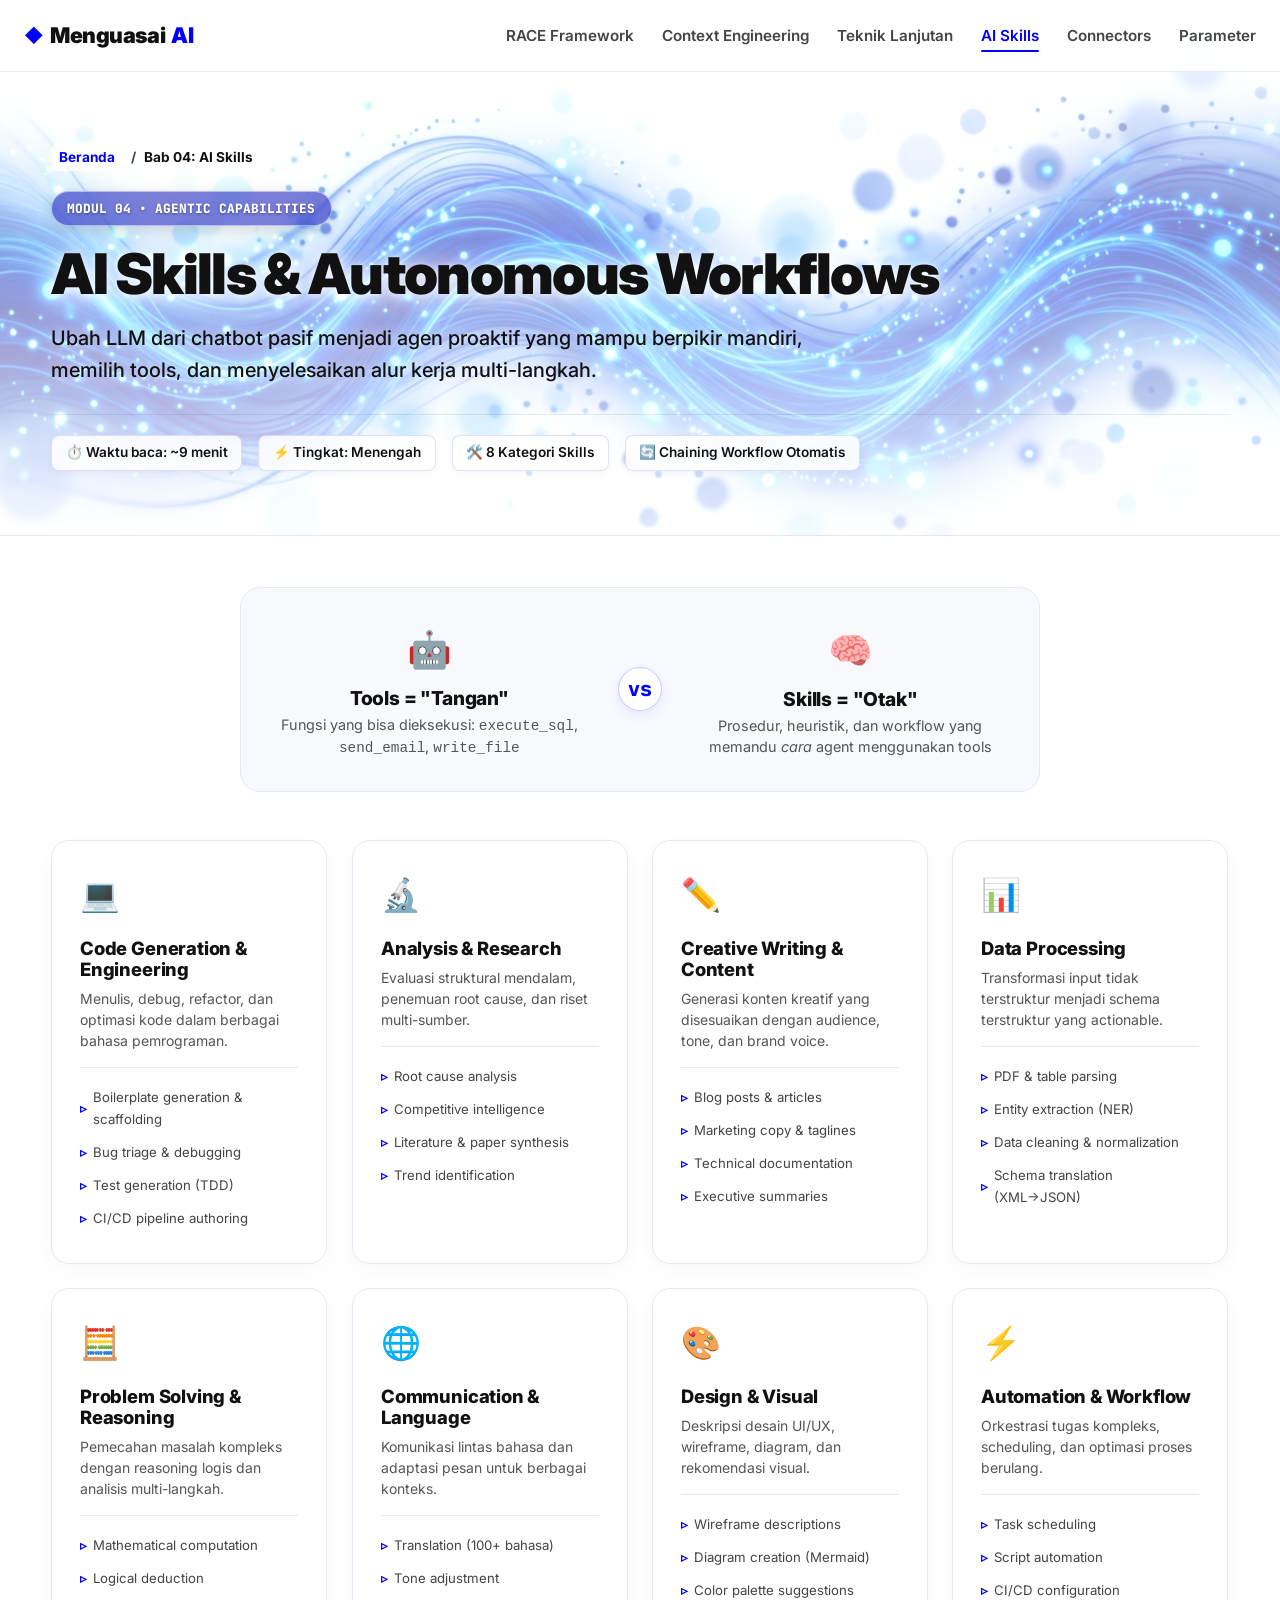
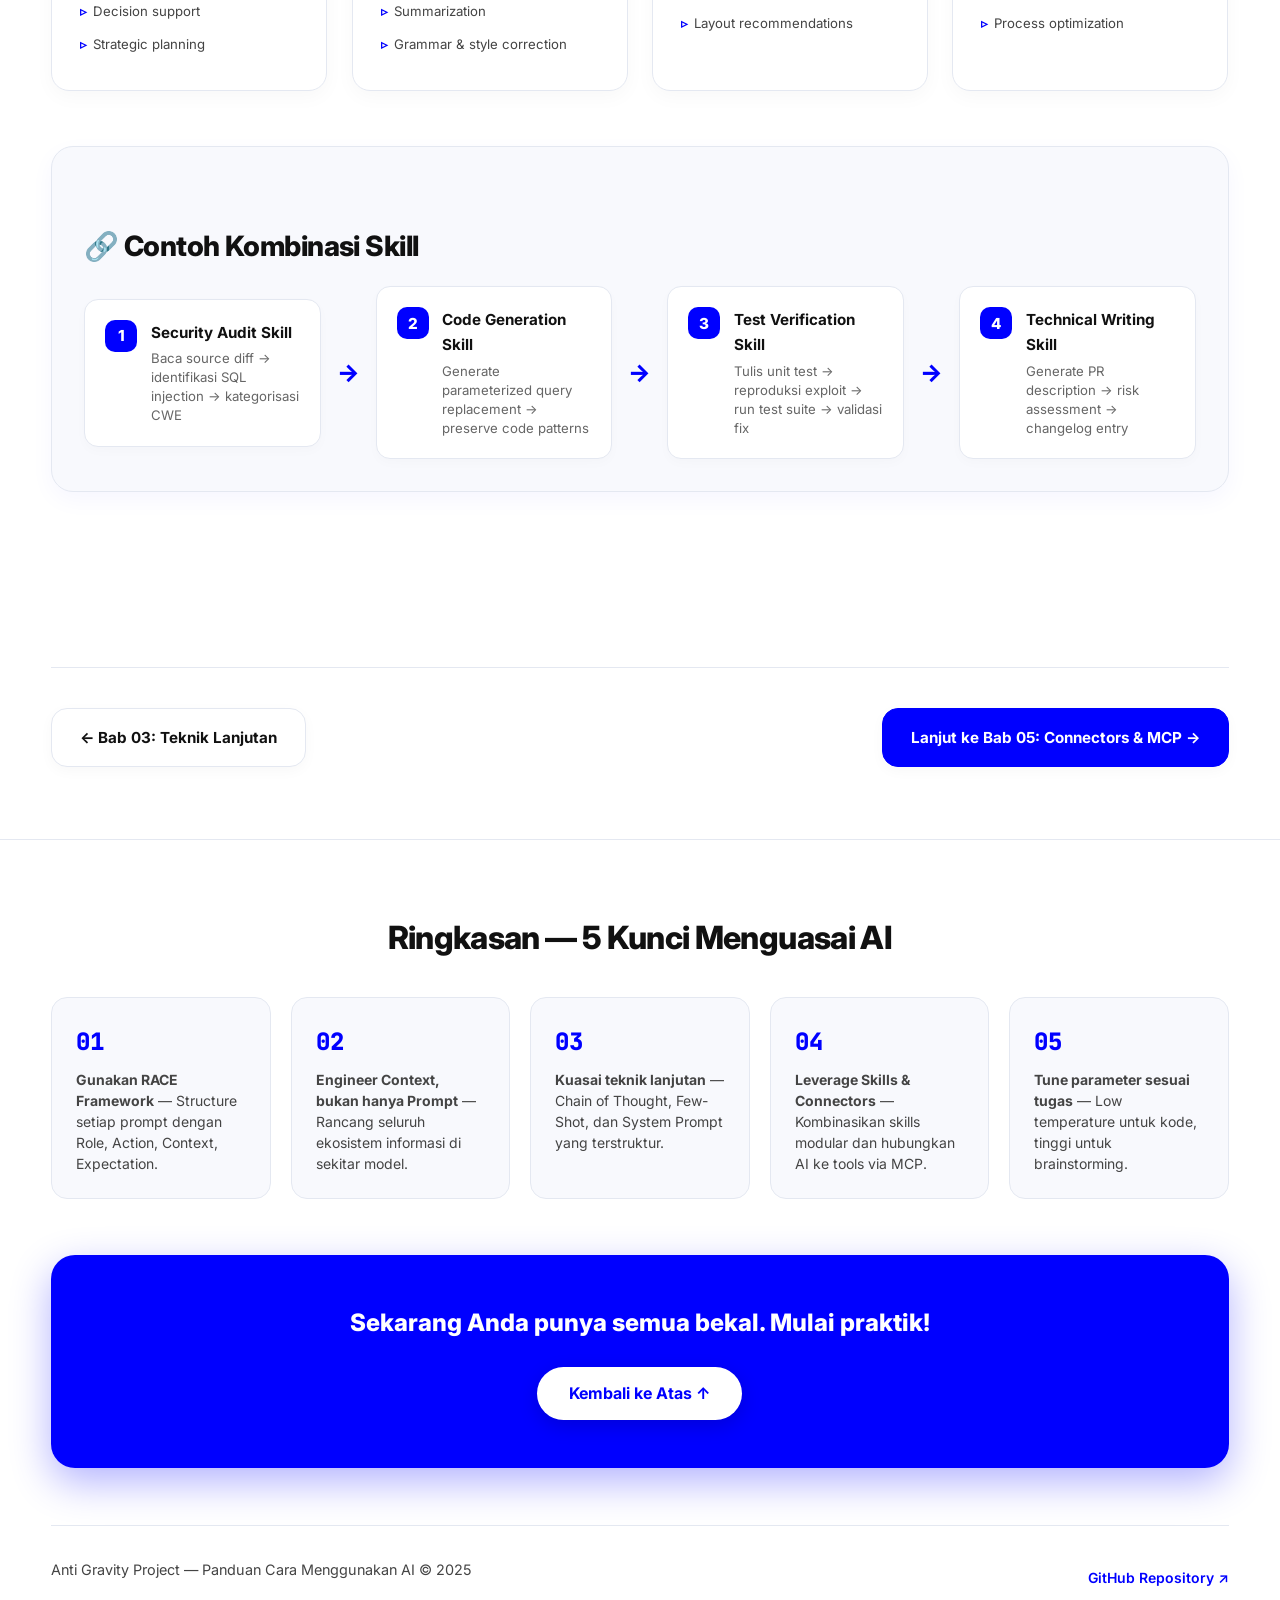
==== commit c6684fe2: "feat: add crisp unblurred wallpapers to subpage-hero headers across all 6 chapter pages" ====
--- a/ai-skills.html
+++ b/ai-skills.html
@@ -37,6 +37,8 @@
 
   <!-- Subpage Hero Banner -->
   <header class="subpage-hero">
+    <div class="subpage-bg" style="background-image: url('assets/wave-bg.jpg');"></div>
+    <div class="subpage-overlay"></div>
     <div class="container">
       <div class="breadcrumb">
         <a href="index.html">Beranda</a>
--- a/css/style.css
+++ b/css/style.css
@@ -2647,10 +2647,11 @@
   position: absolute;
   inset: -15% 0;
   background-size: cover;
-  background-position: center;
+  background-position: center center;
   pointer-events: none;
   z-index: 0;
-  opacity: 0.18;
+  opacity: 0.95;
+  filter: contrast(1.12) saturate(1.22);
   will-change: transform;
 }
 
@@ -2666,24 +2667,103 @@
   background: #FFFFFF;
 }
 
+/* Cyber Tech Grid */
+.hero-tech-grid {
+  position: absolute;
+  inset: 0;
+  background-image: 
+    linear-gradient(rgba(0, 0, 255, 0.06) 1px, transparent 1px),
+    linear-gradient(90deg, rgba(0, 0, 255, 0.06) 1px, transparent 1px);
+  background-size: 48px 48px;
+  mask-image: radial-gradient(ellipse 70% 60% at 50% 50%, rgba(0, 0, 0, 0.9) 0%, rgba(0, 0, 0, 0.3) 60%, transparent 85%);
+  -webkit-mask-image: radial-gradient(ellipse 70% 60% at 50% 50%, rgba(0, 0, 0, 0.9) 0%, rgba(0, 0, 0, 0.3) 60%, transparent 85%);
+  pointer-events: none;
+  z-index: 1;
+}
+
+/* Glowing Ambient Energy Orbs */
+.hero-glow {
+  position: absolute;
+  border-radius: 50%;
+  pointer-events: none;
+  filter: blur(85px);
+  opacity: 0.42;
+  mix-blend-mode: multiply;
+  z-index: 1;
+  will-change: transform;
+}
+
+.hero-glow-1 {
+  width: 520px;
+  height: 520px;
+  background: radial-gradient(circle, #0000FF 0%, rgba(0, 85, 255, 0.5) 45%, transparent 75%);
+  top: 5%;
+  right: -5%;
+  animation: floatGlow1 10s ease-in-out infinite alternate;
+}
+
+.hero-glow-2 {
+  width: 480px;
+  height: 480px;
+  background: radial-gradient(circle, #0044FF 0%, rgba(0, 140, 255, 0.45) 50%, transparent 75%);
+  bottom: 0%;
+  left: -8%;
+  animation: floatGlow2 12s ease-in-out infinite alternate;
+}
+
+.hero-glow-3 {
+  width: 380px;
+  height: 380px;
+  background: radial-gradient(circle, rgba(0, 0, 255, 0.6) 0%, transparent 70%);
+  top: 35%;
+  left: 50%;
+  transform: translate(-50%, -50%);
+  animation: pulseGlowCenter 8s ease-in-out infinite alternate;
+}
+
+@keyframes floatGlow1 {
+  0% { transform: translate(0, 0) scale(1); }
+  50% { transform: translate(-35px, 45px) scale(1.15); }
+  100% { transform: translate(25px, -25px) scale(0.95); }
+}
+
+@keyframes floatGlow2 {
+  0% { transform: translate(0, 0) scale(1); }
+  50% { transform: translate(40px, -35px) scale(1.12); }
+  100% { transform: translate(-25px, 30px) scale(0.9); }
+}
+
+@keyframes pulseGlowCenter {
+  0% { transform: translate(-50%, -50%) scale(0.9); opacity: 0.25; }
+  50% { transform: translate(-50%, -50%) scale(1.2); opacity: 0.45; }
+  100% { transform: translate(-50%, -50%) scale(0.9); opacity: 0.25; }
+}
+
+/* Luminous Center Mask - Protects Typography Contrast while keeping artwork vivid */
+.hero-overlay {
+  position: absolute;
+  inset: 0;
+  background: radial-gradient(
+    ellipse 65% 55% at 50% 48%,
+    rgba(255, 255, 255, 0.72) 0%,
+    rgba(255, 255, 255, 0.35) 45%,
+    rgba(255, 255, 255, 0.1) 70%,
+    rgba(255, 255, 255, 0.55) 100%
+  );
+  z-index: 2;
+  pointer-events: none;
+}
+
 #particles-canvas {
   position: absolute;
   inset: 0;
   pointer-events: none;
-  z-index: 1;
-}
-
-.hero-overlay {
-  position: absolute;
-  inset: 0;
-  background: radial-gradient(circle at 50% 50%, rgba(255, 255, 255, 0.82) 0%, rgba(255, 255, 255, 0.96) 100%);
-  z-index: 1;
-  pointer-events: none;
+  z-index: 3;
 }
 
 .hero-content {
   position: relative;
-  z-index: 2;
+  z-index: 4;
   max-width: 920px;
   text-align: center;
   margin: 0 auto;
@@ -2692,23 +2772,27 @@
 .hero-badge {
   display: inline-flex;
   align-items: center;
-  gap: 0.5rem;
-  padding: 0.5rem 1.25rem;
-  background: rgba(0, 0, 255, 0.06);
-  border: 1px solid rgba(0, 0, 255, 0.18);
+  gap: 0.55rem;
+  padding: 0.5rem 1.35rem;
+  background: rgba(0, 0, 180, 0.45);
+  backdrop-filter: blur(16px);
+  -webkit-backdrop-filter: blur(16px);
+  border: 1px solid rgba(255, 255, 255, 0.45);
   border-radius: 9999px;
   font-size: 0.875rem;
-  font-weight: 600;
-  color: #0000FF;
+  font-weight: 700;
+  color: #FFFFFF !important;
   margin-bottom: 1.75rem;
+  box-shadow: 0 4px 20px rgba(0, 0, 0, 0.18), inset 0 1px 0 rgba(255, 255, 255, 0.5);
+  text-shadow: 0 1px 4px rgba(0, 0, 0, 0.4);
 }
 
 .badge-dot {
   width: 8px;
   height: 8px;
-  background: #0000FF;
+  background: #FFFFFF;
   border-radius: 50%;
-  box-shadow: 0 0 10px #0000FF;
+  box-shadow: 0 0 8px #FFFFFF, 0 0 15px rgba(0, 180, 255, 0.9);
   animation: pulseDot 2s infinite ease-in-out;
 }
 
@@ -2720,14 +2804,17 @@
   letter-spacing: -0.035em;
   margin-bottom: 1.5rem;
   min-height: 1.2em;
+  text-shadow: 0 4px 30px rgba(255, 255, 255, 0.95), 0 2px 10px rgba(255, 255, 255, 0.9);
 }
 
 .hero-subtitle {
   font-size: clamp(1.1rem, 2vw, 1.35rem);
-  color: #444444;
+  color: #111111;
+  font-weight: 500;
   line-height: 1.6;
   margin: 0 auto 2.5rem;
   max-width: 720px;
+  text-shadow: 0 2px 20px rgba(255, 255, 255, 0.95);
 }
 
 .hero-stats {
@@ -5063,11 +5150,36 @@
 
 /* Subpage Banner Header */
 .subpage-hero {
-  padding: clamp(7.5rem, 12vw, 9rem) 0 clamp(3rem, 5vw, 4.5rem);
-  background: linear-gradient(180deg, #F8F9FD 0%, #FFFFFF 100%);
-  border-bottom: 1px solid var(--border-light);
+  padding: clamp(7.5rem, 12vw, 9rem) 0 clamp(3.5rem, 5vw, 5rem);
   position: relative;
   overflow: hidden;
+  border-bottom: 1px solid var(--border-light);
+  background: #FFFFFF;
+}
+
+.subpage-bg {
+  position: absolute;
+  inset: 0;
+  background-size: cover;
+  background-position: center 30%;
+  pointer-events: none;
+  z-index: 0;
+  opacity: 0.90;
+  filter: contrast(1.12) saturate(1.22);
+  will-change: transform;
+}
+
+.subpage-overlay {
+  position: absolute;
+  inset: 0;
+  background: linear-gradient(
+    180deg,
+    rgba(255, 255, 255, 0.76) 0%,
+    rgba(255, 255, 255, 0.45) 45%,
+    rgba(255, 255, 255, 0.85) 100%
+  );
+  pointer-events: none;
+  z-index: 1;
 }
 
 .subpage-hero .container {
@@ -5080,14 +5192,18 @@
   align-items: center;
   gap: 0.5rem;
   font-size: 0.85rem;
-  font-weight: 600;
+  font-weight: 700;
   margin-bottom: 1.25rem;
-  color: #666666;
+  color: #111111;
+  text-shadow: 0 1px 12px rgba(255, 255, 255, 0.9);
 }
 
 .breadcrumb a {
   color: #0000FF;
   text-decoration: none;
+  background: rgba(255, 255, 255, 0.8);
+  padding: 0.15rem 0.5rem;
+  border-radius: 6px;
 }
 
 .breadcrumb a:hover {
@@ -5095,22 +5211,26 @@
 }
 
 .breadcrumb-sep {
-  color: #999999;
+  color: #444444;
 }
 
 .subpage-badge {
   display: inline-flex;
   align-items: center;
   gap: 0.5rem;
-  padding: 0.35rem 0.85rem;
-  background: rgba(0, 0, 255, 0.08);
-  border: 1px solid rgba(0, 0, 255, 0.2);
+  padding: 0.35rem 0.95rem;
+  background: rgba(0, 0, 180, 0.5);
+  backdrop-filter: blur(14px);
+  -webkit-backdrop-filter: blur(14px);
+  border: 1px solid rgba(255, 255, 255, 0.5);
   border-radius: 9999px;
   font-family: var(--font-mono);
   font-size: 0.8rem;
-  font-weight: 700;
-  color: #0000FF;
+  font-weight: 800;
+  color: #FFFFFF !important;
   margin-bottom: 1rem;
+  box-shadow: 0 4px 15px rgba(0, 0, 0, 0.15);
+  text-shadow: 0 1px 3px rgba(0, 0, 0, 0.4);
 }
 
 .subpage-title {
@@ -5120,25 +5240,28 @@
   letter-spacing: -0.03em;
   line-height: 1.15;
   margin-bottom: 1rem;
+  text-shadow: 0 4px 28px rgba(255, 255, 255, 0.95), 0 2px 10px rgba(255, 255, 255, 0.9);
 }
 
 .subpage-subtitle {
   font-size: clamp(1.05rem, 2vw, 1.25rem);
-  color: #444444;
+  color: #111111;
+  font-weight: 500;
   line-height: 1.6;
   max-width: 820px;
   margin-bottom: 1.75rem;
+  text-shadow: 0 2px 18px rgba(255, 255, 255, 0.95);
 }
 
 .subpage-meta {
   display: flex;
   align-items: center;
-  gap: 1.5rem;
+  gap: 1rem;
   flex-wrap: wrap;
   font-size: 0.85rem;
-  color: #666666;
-  font-weight: 500;
-  border-top: 1px solid var(--border-light);
+  color: #111111;
+  font-weight: 600;
+  border-top: 1px solid rgba(0, 0, 0, 0.08);
   padding-top: 1.25rem;
 }
 
@@ -5146,6 +5269,13 @@
   display: flex;
   align-items: center;
   gap: 0.4rem;
+  background: rgba(255, 255, 255, 0.85);
+  backdrop-filter: blur(10px);
+  -webkit-backdrop-filter: blur(10px);
+  padding: 0.35rem 0.85rem;
+  border-radius: 8px;
+  border: 1px solid rgba(0, 0, 255, 0.12);
+  box-shadow: 0 2px 8px rgba(0, 0, 0, 0.04);
 }
 
 /* Chapter Bottom Navigation */
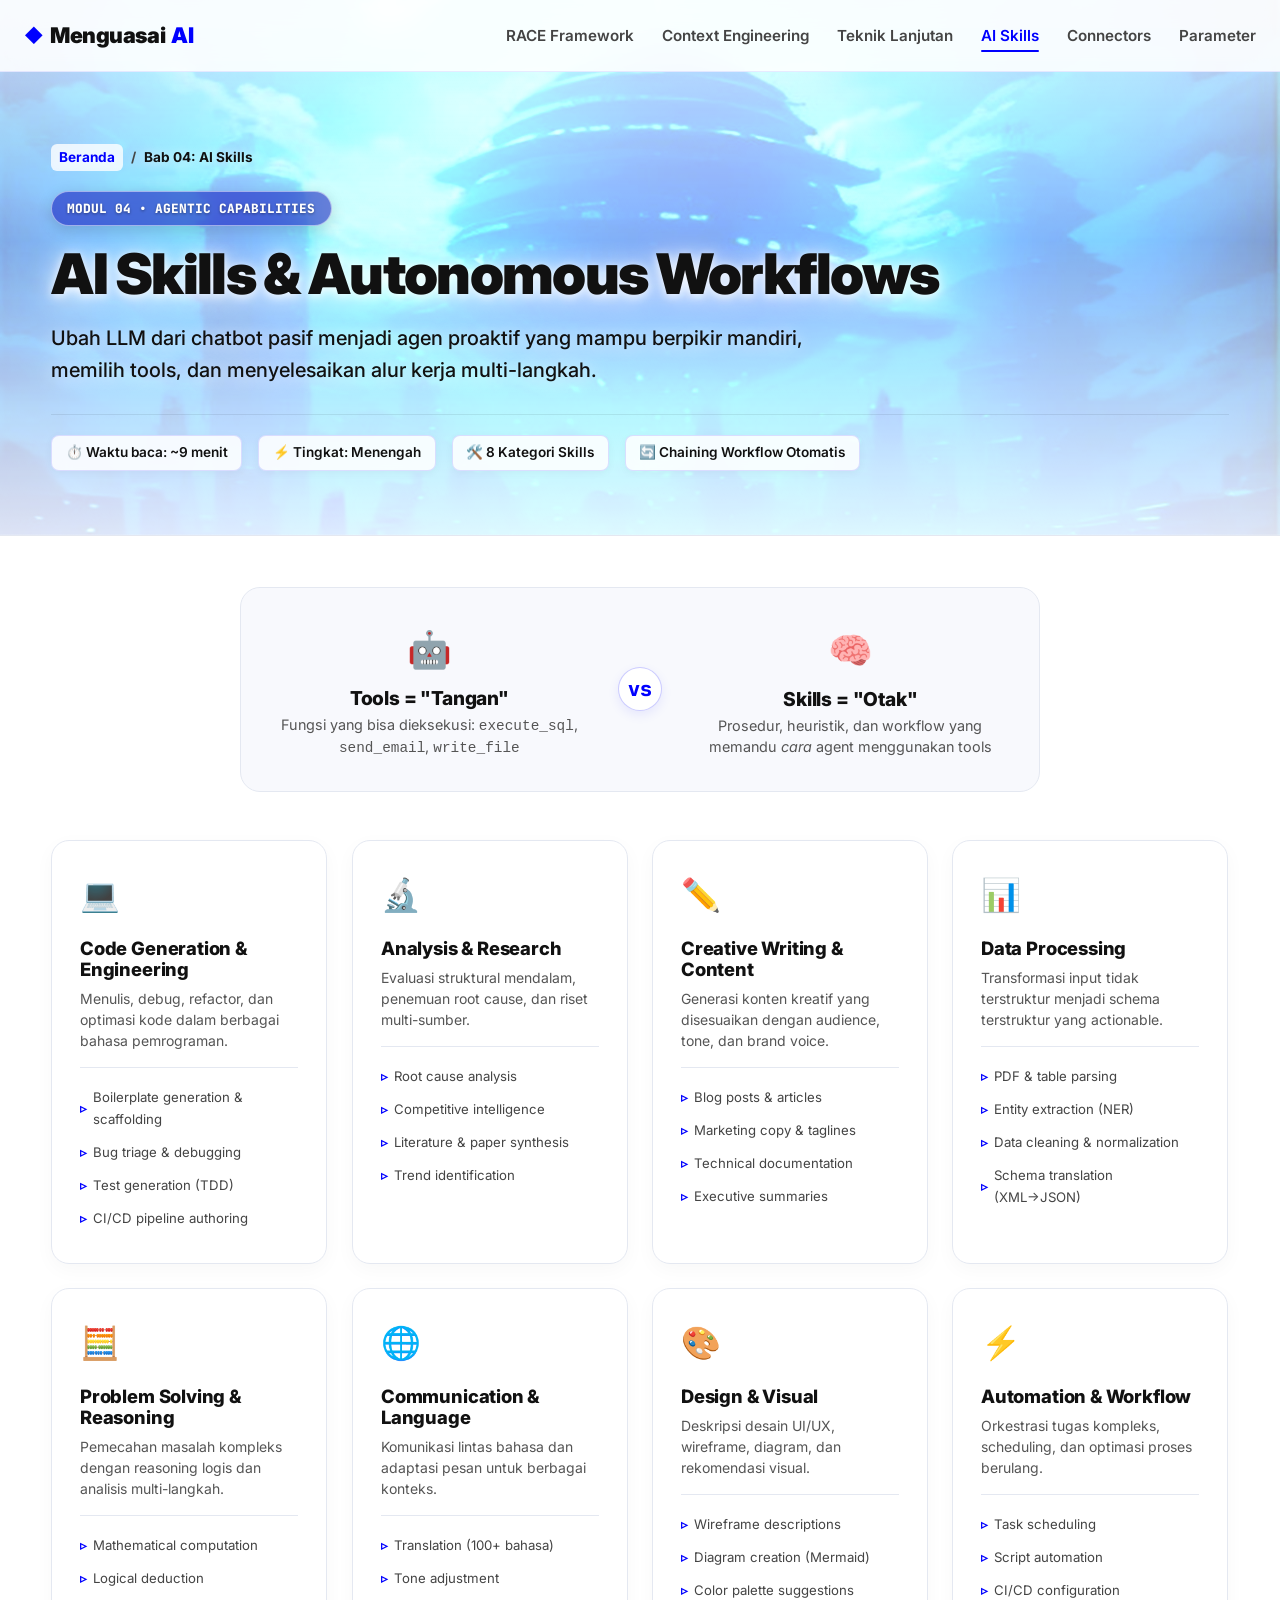
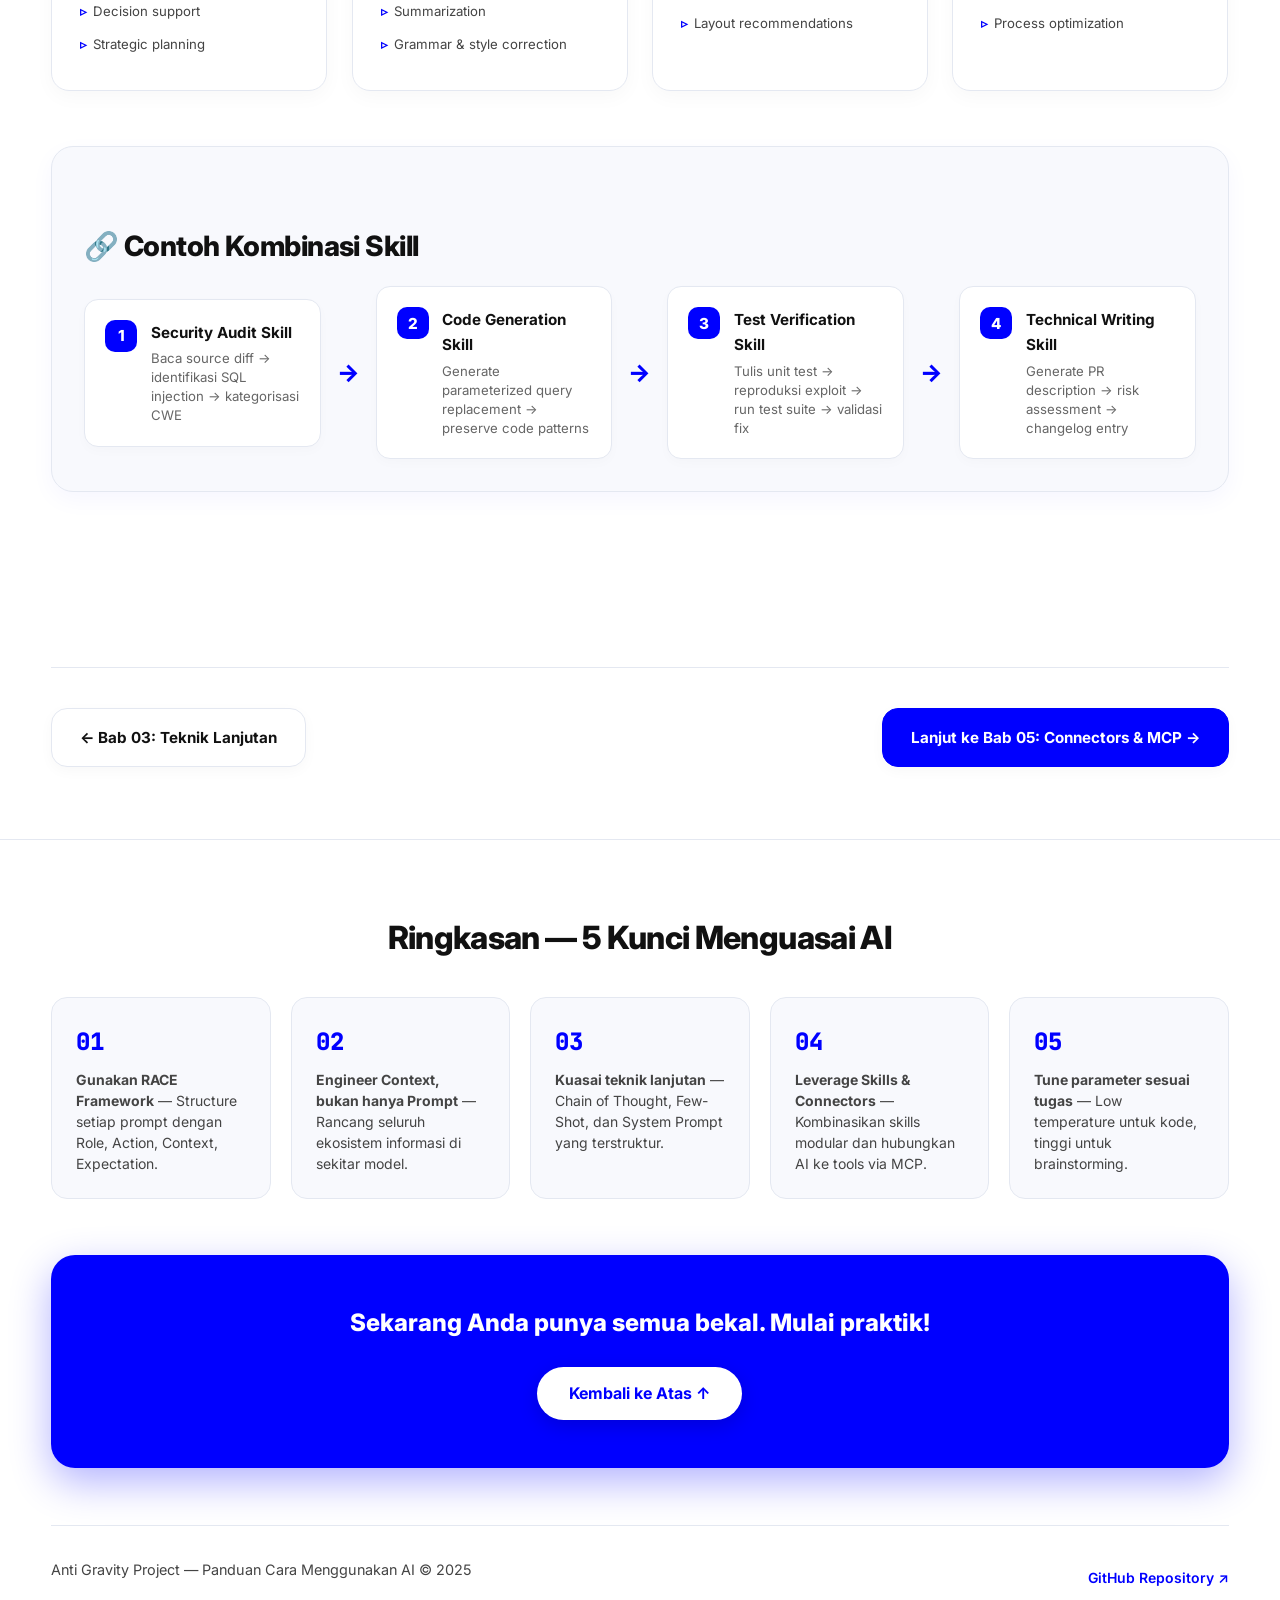
==== commit 078cb542: "fix: replace wireframe brain background with Ghibli Cyber City Blue artwork across all subpages" ====
--- a/ai-skills.html
+++ b/ai-skills.html
@@ -37,7 +37,7 @@
 
   <!-- Subpage Hero Banner -->
   <header class="subpage-hero">
-    <div class="subpage-bg" style="background-image: url('assets/wave-bg.jpg');"></div>
+    <div class="subpage-bg" style="background-image: url('assets/ghibli-cyber-city.jpg');"></div>
     <div class="subpage-overlay"></div>
     <div class="container">
       <div class="breadcrumb">
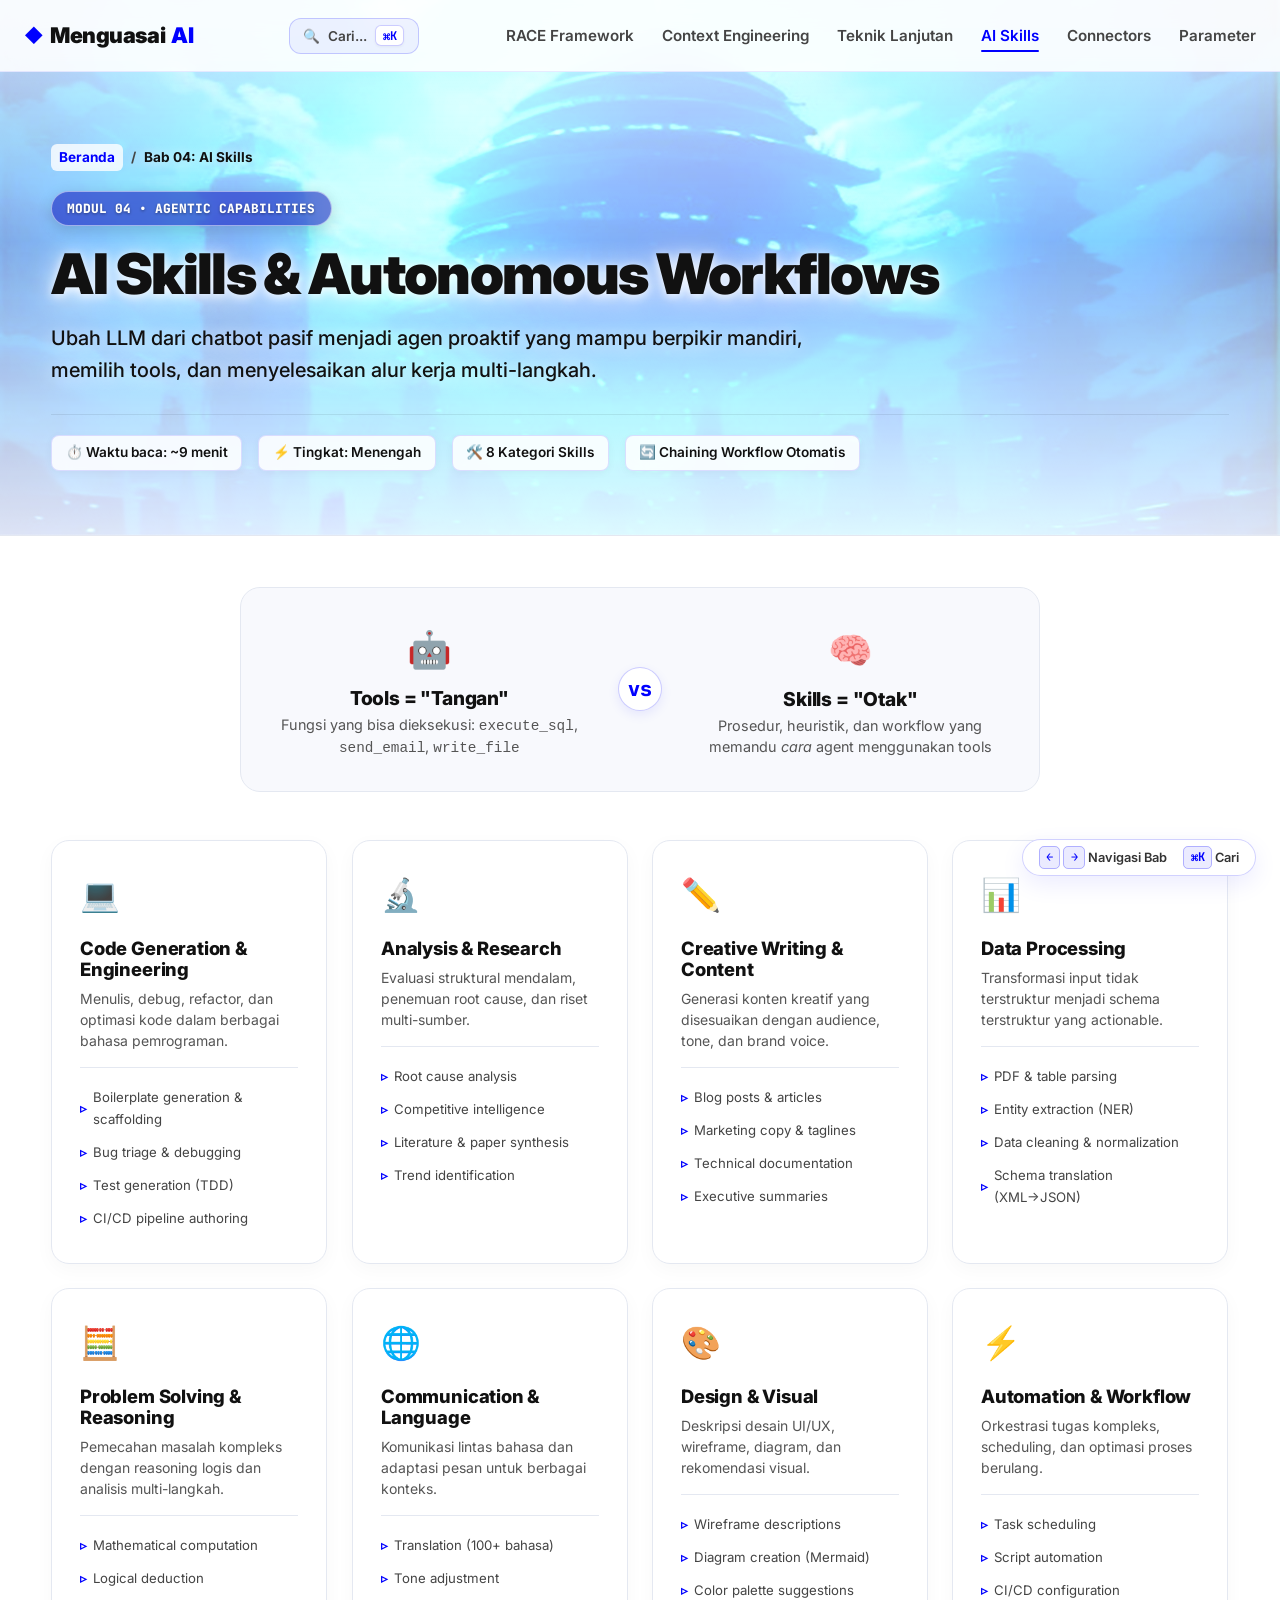
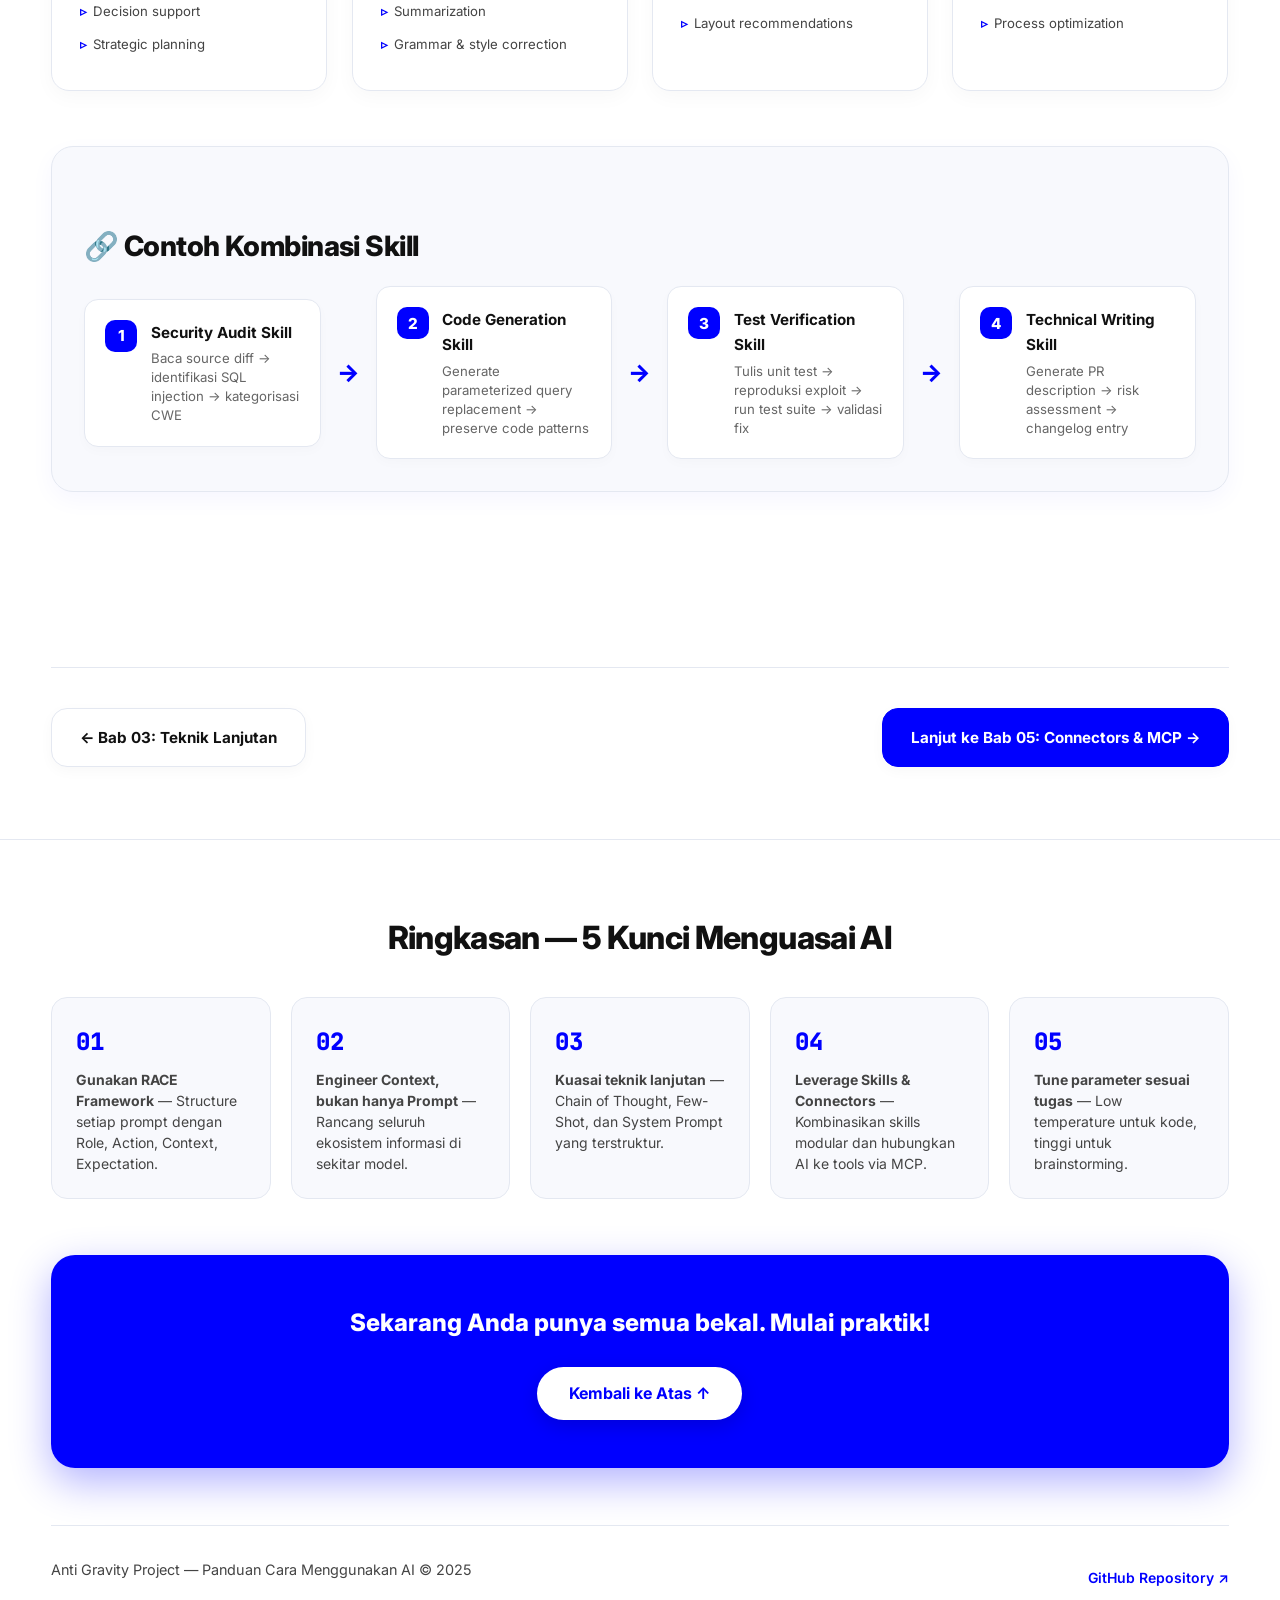
==== commit 7c7e08f9: "feat: implement luxury SaaS experience with Cmd+K command palette, spotlight cursor tracking, intera" ====
--- a/ai-skills.html
+++ b/ai-skills.html
@@ -21,6 +21,11 @@
       <a href="index.html" class="nav-logo">
         <span class="logo-icon">◆</span> Menguasai<span class="logo-accent">AI</span>
       </a>
+            <button id="search-trigger" class="nav-search-btn" aria-label="Cari materi">
+        <span class="search-icon">🔍</span>
+        <span class="search-text">Cari...</span>
+        <kbd class="search-kbd">⌘K</kbd>
+      </button>
       <button id="menu-toggle" aria-label="Toggle menu">
         <span></span><span></span><span></span>
       </button>
--- a/css/style.css
+++ b/css/style.css
@@ -5446,3 +5446,787 @@
 .subpage-hero + section {
   padding-top: clamp(2.5rem, 4vw, 3.5rem);
 }
+
+
+/* ==========================================================================
+   AWARD-WINNING LUXURY SAAS UI (Linear / Stripe Design System)
+   ========================================================================== */
+
+/* 1. Navbar Search Trigger (⌘K Pill) */
+.nav-search-btn {
+  display: inline-flex;
+  align-items: center;
+  gap: 0.5rem;
+  padding: 0.4rem 0.85rem;
+  background: rgba(0, 0, 255, 0.05);
+  border: 1px solid rgba(0, 0, 255, 0.18);
+  border-radius: 12px;
+  color: #444444;
+  font-size: 0.85rem;
+  font-weight: 600;
+  cursor: pointer;
+  transition: all 0.25s cubic-bezier(0.16, 1, 0.3, 1);
+  margin-left: 0.5rem;
+}
+
+.nav-search-btn:hover {
+  background: rgba(0, 0, 255, 0.1);
+  border-color: #0000FF;
+  color: #0000FF;
+  transform: translateY(-1px);
+  box-shadow: 0 4px 12px rgba(0, 0, 255, 0.12);
+}
+
+.search-kbd {
+  font-family: var(--font-mono);
+  font-size: 0.75rem;
+  font-weight: 700;
+  background: #FFFFFF;
+  border: 1px solid rgba(0, 0, 255, 0.2);
+  border-radius: 6px;
+  padding: 0.1rem 0.4rem;
+  color: #0000FF;
+  box-shadow: 0 1px 3px rgba(0, 0, 0, 0.05);
+}
+
+/* 2. Spotlight Card Flashlight Glow (Linear Effect) */
+.module-card,
+.race-card,
+.skill-card,
+.connector-card,
+.param-card,
+.interactive-card,
+.studio-card {
+  position: relative;
+  overflow: hidden;
+}
+
+.module-card::after,
+.race-card::after,
+.skill-card::after,
+.connector-card::after,
+.param-card::after,
+.interactive-card::after,
+.studio-card::after {
+  content: '';
+  position: absolute;
+  inset: 0;
+  background: radial-gradient(420px circle at var(--mouse-x, -500px) var(--mouse-y, -500px), rgba(0, 0, 255, 0.09), transparent 45%);
+  pointer-events: none;
+  opacity: 0;
+  transition: opacity 0.3s ease;
+  border-radius: inherit;
+  z-index: 1;
+}
+
+.module-card:hover::after,
+.race-card:hover::after,
+.skill-card:hover::after,
+.connector-card:hover::after,
+.param-card:hover::after,
+.interactive-card:hover::after,
+.studio-card:hover::after {
+  opacity: 1;
+}
+
+/* 3. Global Command Palette Modal (Raycast / Apple Style) */
+.command-modal {
+  position: fixed;
+  inset: 0;
+  z-index: 99999;
+  display: flex;
+  align-items: flex-start;
+  justify-content: center;
+  padding: clamp(3rem, 12vh, 6rem) 1.25rem 2rem;
+  opacity: 0;
+  visibility: hidden;
+  transition: all 0.25s cubic-bezier(0.16, 1, 0.3, 1);
+}
+
+.command-modal.active {
+  opacity: 1;
+  visibility: visible;
+}
+
+.command-backdrop {
+  position: absolute;
+  inset: 0;
+  background: rgba(10, 15, 30, 0.55);
+  backdrop-filter: blur(20px);
+  -webkit-backdrop-filter: blur(20px);
+}
+
+.command-dialog {
+  position: relative;
+  width: 100%;
+  max-width: 640px;
+  background: rgba(255, 255, 255, 0.94);
+  backdrop-filter: blur(24px);
+  -webkit-backdrop-filter: blur(24px);
+  border: 1px solid rgba(0, 0, 255, 0.2);
+  border-radius: 20px;
+  box-shadow: 0 30px 70px rgba(0, 0, 255, 0.2), 0 0 0 1px rgba(255, 255, 255, 0.9);
+  overflow: hidden;
+  transform: translateY(-20px) scale(0.98);
+  transition: transform 0.25s cubic-bezier(0.16, 1, 0.3, 1);
+  display: flex;
+  flex-direction: column;
+  max-height: 80vh;
+}
+
+.command-modal.active .command-dialog {
+  transform: translateY(0) scale(1);
+}
+
+.command-header {
+  display: flex;
+  align-items: center;
+  gap: 0.85rem;
+  padding: 1.15rem 1.5rem;
+  border-bottom: 1px solid var(--border-light);
+  background: #FFFFFF;
+}
+
+.command-search-icon {
+  font-size: 1.2rem;
+  opacity: 0.7;
+}
+
+.command-input {
+  flex-grow: 1;
+  background: transparent;
+  border: none;
+  font-size: 1.05rem;
+  font-weight: 500;
+  color: #111111;
+  outline: none;
+  font-family: inherit;
+}
+
+.command-input::placeholder {
+  color: #888888;
+}
+
+.command-close-btn {
+  background: rgba(0, 0, 255, 0.08);
+  border: 1px solid rgba(0, 0, 255, 0.2);
+  color: #0000FF;
+  padding: 0.25rem 0.6rem;
+  border-radius: 6px;
+  font-family: var(--font-mono);
+  font-size: 0.75rem;
+  font-weight: 700;
+  cursor: pointer;
+  transition: all 0.2s ease;
+}
+
+.command-close-btn:hover {
+  background: #0000FF;
+  color: #FFFFFF;
+}
+
+.command-results {
+  overflow-y: auto;
+  padding: 0.75rem;
+  max-height: 380px;
+  display: flex;
+  flex-direction: column;
+  gap: 0.35rem;
+}
+
+.command-item {
+  display: flex;
+  align-items: center;
+  gap: 1rem;
+  padding: 0.85rem 1rem;
+  border-radius: 12px;
+  text-decoration: none;
+  color: #111111;
+  transition: all 0.2s ease;
+}
+
+.command-item:hover,
+.command-item.selected {
+  background: rgba(0, 0, 255, 0.08);
+  transform: translateX(4px);
+}
+
+.item-icon {
+  font-size: 1.35rem;
+  flex-shrink: 0;
+}
+
+.item-text {
+  flex-grow: 1;
+  min-width: 0;
+}
+
+.item-title {
+  font-weight: 700;
+  font-size: 0.95rem;
+  color: #111111;
+  line-height: 1.25;
+}
+
+.item-desc {
+  font-size: 0.8rem;
+  color: #555555;
+  margin-top: 0.15rem;
+  white-space: nowrap;
+  overflow: hidden;
+  text-overflow: ellipsis;
+}
+
+.item-cat {
+  font-size: 0.72rem;
+  font-weight: 700;
+  color: #0000FF;
+  background: rgba(0, 0, 255, 0.08);
+  padding: 0.2rem 0.55rem;
+  border-radius: 6px;
+  font-family: var(--font-mono);
+  flex-shrink: 0;
+}
+
+mark.highlight {
+  background: rgba(0, 0, 255, 0.15);
+  color: #0000FF;
+  font-weight: 800;
+  border-radius: 3px;
+  padding: 0 2px;
+}
+
+.command-empty {
+  text-align: center;
+  padding: 3rem 1.5rem;
+  color: #666666;
+}
+
+.empty-icon {
+  font-size: 2.5rem;
+  margin-bottom: 0.75rem;
+  display: block;
+}
+
+.empty-sub {
+  font-size: 0.8rem;
+  color: #888888;
+  display: block;
+  margin-top: 0.5rem;
+}
+
+.command-footer {
+  display: flex;
+  align-items: center;
+  justify-content: space-between;
+  padding: 0.85rem 1.5rem;
+  background: #F8F9FD;
+  border-top: 1px solid var(--border-light);
+  font-size: 0.8rem;
+  color: #666666;
+}
+
+.footer-hint {
+  display: flex;
+  align-items: center;
+  gap: 0.85rem;
+}
+
+.footer-hint kbd {
+  background: #FFFFFF;
+  border: 1px solid var(--border-light);
+  border-radius: 4px;
+  padding: 0.1rem 0.35rem;
+  font-family: var(--font-mono);
+  font-size: 0.72rem;
+  box-shadow: 0 1px 2px rgba(0, 0, 0, 0.05);
+}
+
+/* 4. Keyboard Navigation Floating Hint */
+.keyboard-hint {
+  position: fixed;
+  bottom: 1.5rem;
+  right: 1.5rem;
+  z-index: 999;
+  background: rgba(255, 255, 255, 0.92);
+  backdrop-filter: blur(14px);
+  -webkit-backdrop-filter: blur(14px);
+  border: 1px solid rgba(0, 0, 255, 0.18);
+  border-radius: 9999px;
+  padding: 0.4rem 1rem;
+  display: flex;
+  align-items: center;
+  gap: 1rem;
+  font-size: 0.8rem;
+  font-weight: 600;
+  color: #333333;
+  box-shadow: 0 8px 24px rgba(0, 0, 255, 0.08);
+  transition: opacity 0.3s ease;
+}
+
+.keyboard-hint kbd {
+  background: rgba(0, 0, 255, 0.08);
+  border: 1px solid rgba(0, 0, 255, 0.25);
+  border-radius: 5px;
+  padding: 0.15rem 0.4rem;
+  font-family: var(--font-mono);
+  font-size: 0.75rem;
+  color: #0000FF;
+  font-weight: 700;
+}
+
+@media (max-width: 768px) {
+  .keyboard-hint {
+    display: none;
+  }
+}
+
+/* 5. RACE Live Prompt Studio (on race-framework.html) */
+.studio-section {
+  margin: 3.5rem 0;
+  background: #FFFFFF;
+  border: 1px solid rgba(0, 0, 255, 0.18);
+  border-radius: 24px;
+  padding: clamp(2rem, 5vw, 3rem);
+  box-shadow: 0 16px 40px rgba(0, 0, 255, 0.07);
+}
+
+.studio-header {
+  text-align: center;
+  max-width: 760px;
+  margin: 0 auto 2.5rem;
+}
+
+.studio-badge {
+  display: inline-flex;
+  align-items: center;
+  gap: 0.4rem;
+  padding: 0.3rem 0.85rem;
+  background: rgba(0, 0, 255, 0.08);
+  border: 1px solid rgba(0, 0, 255, 0.25);
+  border-radius: 9999px;
+  font-family: var(--font-mono);
+  font-size: 0.8rem;
+  font-weight: 800;
+  color: #0000FF;
+  margin-bottom: 0.85rem;
+}
+
+.studio-title {
+  font-size: clamp(1.75rem, 3.5vw, 2.35rem);
+  font-weight: 900;
+  color: #111111;
+  letter-spacing: -0.02em;
+  margin-bottom: 0.6rem;
+}
+
+.studio-subtitle {
+  font-size: 0.95rem;
+  color: #555555;
+  line-height: 1.6;
+}
+
+.studio-presets {
+  display: flex;
+  align-items: center;
+  justify-content: center;
+  gap: 0.65rem;
+  flex-wrap: wrap;
+  margin-bottom: 2rem;
+}
+
+.preset-chip {
+  padding: 0.5rem 1.15rem;
+  background: #FFFFFF;
+  border: 1px solid var(--border-light);
+  border-radius: 12px;
+  font-size: 0.85rem;
+  font-weight: 700;
+  color: #333333;
+  cursor: pointer;
+  transition: all 0.25s ease;
+  box-shadow: 0 2px 6px rgba(0, 0, 0, 0.02);
+}
+
+.preset-chip:hover {
+  border-color: #0000FF;
+  color: #0000FF;
+  transform: translateY(-2px);
+}
+
+.preset-chip.active {
+  background: #0000FF;
+  color: #FFFFFF;
+  border-color: #0000FF;
+  box-shadow: 0 6px 18px rgba(0, 0, 255, 0.25);
+}
+
+.studio-layout {
+  display: grid;
+  grid-template-columns: 1fr 1fr;
+  gap: 2rem;
+}
+
+@media (max-width: 900px) {
+  .studio-layout {
+    grid-template-columns: 1fr;
+  }
+}
+
+.studio-inputs {
+  display: flex;
+  flex-direction: column;
+  gap: 1.25rem;
+}
+
+.studio-field {
+  display: flex;
+  flex-direction: column;
+  gap: 0.4rem;
+}
+
+.field-label {
+  display: flex;
+  align-items: center;
+  gap: 0.5rem;
+  font-size: 0.85rem;
+  font-weight: 800;
+  color: #111111;
+}
+
+.field-letter {
+  display: inline-grid;
+  place-items: center;
+  width: 22px;
+  height: 22px;
+  background: #0000FF;
+  color: #FFFFFF;
+  border-radius: 6px;
+  font-family: var(--font-mono);
+  font-size: 0.75rem;
+}
+
+.studio-textarea {
+  width: 100%;
+  padding: 0.75rem 1rem;
+  border: 1px solid var(--border-light);
+  border-radius: 12px;
+  font-family: inherit;
+  font-size: 0.875rem;
+  color: #111111;
+  resize: vertical;
+  min-height: 65px;
+  transition: border-color 0.2s ease, box-shadow 0.2s ease;
+  background: #F8F9FD;
+}
+
+.studio-textarea:focus {
+  outline: none;
+  border-color: #0000FF;
+  background: #FFFFFF;
+  box-shadow: 0 0 0 3px rgba(0, 0, 255, 0.12);
+}
+
+.studio-preview-col {
+  display: flex;
+  flex-direction: column;
+  background: #111528;
+  border-radius: 18px;
+  padding: 1.5rem;
+  border: 1px solid rgba(0, 0, 255, 0.25);
+  box-shadow: 0 12px 30px rgba(0, 0, 0, 0.25);
+}
+
+.preview-top-bar {
+  display: flex;
+  align-items: center;
+  justify-content: space-between;
+  margin-bottom: 1rem;
+  padding-bottom: 0.75rem;
+  border-bottom: 1px solid rgba(255, 255, 255, 0.1);
+}
+
+.preview-title {
+  font-family: var(--font-mono);
+  font-size: 0.85rem;
+  font-weight: 700;
+  color: #FFFFFF;
+  display: flex;
+  align-items: center;
+  gap: 0.5rem;
+}
+
+.studio-copy-btn {
+  background: #0000FF;
+  color: #FFFFFF;
+  border: none;
+  padding: 0.45rem 1rem;
+  border-radius: 8px;
+  font-weight: 700;
+  font-size: 0.8rem;
+  cursor: pointer;
+  transition: all 0.2s ease;
+}
+
+.studio-copy-btn:hover {
+  background: #0000CC;
+  transform: translateY(-2px);
+  box-shadow: 0 6px 16px rgba(0, 0, 255, 0.35);
+}
+
+.studio-copy-btn.copied {
+  background: #00B341 !important;
+}
+
+.studio-preview-box {
+  flex-grow: 1;
+  font-family: var(--font-mono);
+  font-size: 0.85rem;
+  line-height: 1.6;
+  color: #E2E8F0;
+  white-space: pre-wrap;
+  word-break: break-word;
+  overflow-y: auto;
+  max-height: 400px;
+}
+
+.prompt-tag {
+  display: inline-block;
+  padding: 0.15rem 0.5rem;
+  border-radius: 4px;
+  font-weight: 800;
+  font-size: 0.75rem;
+  margin-bottom: 0.25rem;
+  margin-top: 0.75rem;
+}
+
+.prompt-tag.tag-role { background: rgba(0, 100, 255, 0.3); color: #60A5FA; }
+.prompt-tag.tag-action { background: rgba(139, 92, 246, 0.3); color: #C084FC; }
+.prompt-tag.tag-context { background: rgba(16, 185, 129, 0.3); color: #34D399; }
+.prompt-tag.tag-expectation { background: rgba(245, 158, 11, 0.3); color: #FBBF24; }
+
+/* 6. Context Window RAM Buffer Simulator (on context-engineering.html) */
+.context-vis-section {
+  margin: 3.5rem 0;
+  background: #FFFFFF;
+  border: 1px solid rgba(0, 0, 255, 0.18);
+  border-radius: 24px;
+  padding: clamp(2rem, 5vw, 3rem);
+  box-shadow: 0 16px 40px rgba(0, 0, 255, 0.07);
+}
+
+.scenario-chips {
+  display: flex;
+  gap: 0.75rem;
+  flex-wrap: wrap;
+  justify-content: center;
+  margin-bottom: 2rem;
+}
+
+.scenario-btn {
+  padding: 0.55rem 1.25rem;
+  background: #FFFFFF;
+  border: 1px solid var(--border-light);
+  border-radius: 12px;
+  font-weight: 700;
+  font-size: 0.875rem;
+  color: #333333;
+  cursor: pointer;
+  transition: all 0.25s ease;
+}
+
+.scenario-btn:hover {
+  border-color: #0000FF;
+  color: #0000FF;
+  transform: translateY(-2px);
+}
+
+.scenario-btn.active {
+  background: #0000FF;
+  color: #FFFFFF;
+  border-color: #0000FF;
+  box-shadow: 0 6px 18px rgba(0, 0, 255, 0.25);
+}
+
+.stacked-ram-bar {
+  height: 38px;
+  border-radius: 12px;
+  overflow: hidden;
+  display: flex;
+  background: #E2E8F0;
+  box-shadow: inset 0 2px 6px rgba(0, 0, 0, 0.1);
+  margin-bottom: 1.5rem;
+}
+
+.ram-segment {
+  height: 100%;
+  transition: width 0.6s cubic-bezier(0.16, 1, 0.3, 1);
+  position: relative;
+  cursor: pointer;
+}
+
+.seg-1 { background: #0000FF; }
+.seg-2 { background: #0066FF; }
+.seg-3 { background: #4400FF; }
+.seg-4 { background: #7700FF; }
+.seg-5 { background: #00B4D8; }
+.seg-6 { background: #0077B6; }
+.seg-7 { background: #023E8A; }
+
+.vis-stats-row {
+  display: flex;
+  align-items: center;
+  justify-content: space-between;
+  margin-bottom: 1.75rem;
+  padding: 1rem 1.5rem;
+  background: #F8F9FD;
+  border-radius: 14px;
+  border: 1px solid var(--border-light);
+}
+
+.vis-stat-box strong {
+  display: block;
+  font-size: 0.8rem;
+  color: #666666;
+  text-transform: uppercase;
+  font-family: var(--font-mono);
+}
+
+.vis-stat-box span {
+  font-size: 1.15rem;
+  font-weight: 800;
+  color: #0000FF;
+}
+
+.vis-legend-grid {
+  display: grid;
+  grid-template-columns: repeat(auto-fill, minmax(220px, 1fr));
+  gap: 0.85rem;
+}
+
+.legend-card {
+  display: flex;
+  align-items: center;
+  gap: 0.65rem;
+  padding: 0.65rem 0.85rem;
+  background: #FFFFFF;
+  border: 1px solid var(--border-light);
+  border-radius: 10px;
+  font-size: 0.8rem;
+  font-weight: 600;
+  color: #333333;
+}
+
+.legend-dot {
+  width: 12px;
+  height: 12px;
+  border-radius: 4px;
+  flex-shrink: 0;
+}
+
+/* 7. Temperature & Model Control Simulator (on parameter.html) */
+.temp-sim-section {
+  margin: 3.5rem 0;
+  background: #FFFFFF;
+  border: 1px solid rgba(0, 0, 255, 0.18);
+  border-radius: 24px;
+  padding: clamp(2rem, 5vw, 3rem);
+  box-shadow: 0 16px 40px rgba(0, 0, 255, 0.07);
+}
+
+.temp-control-card {
+  background: #F8F9FD;
+  border: 1px solid var(--border-light);
+  border-radius: 18px;
+  padding: 2rem;
+  margin-bottom: 2rem;
+}
+
+.temp-slider-header {
+  display: flex;
+  align-items: center;
+  justify-content: space-between;
+  margin-bottom: 1.25rem;
+}
+
+.temp-val-badge {
+  font-family: var(--font-mono);
+  font-size: 1.75rem;
+  font-weight: 900;
+  color: #0000FF;
+}
+
+.temp-gauge-bar {
+  height: 8px;
+  background: #E2E8F0;
+  border-radius: 9999px;
+  overflow: hidden;
+  margin-bottom: 1rem;
+}
+
+.temp-gauge-fill {
+  height: 100%;
+  background: #0000FF;
+  border-radius: 9999px;
+  transition: width 0.2s ease, background 0.3s ease;
+}
+
+.temp-slider-input {
+  width: 100%;
+  cursor: pointer;
+  accent-color: #0000FF;
+  height: 6px;
+}
+
+.temp-slider-scale {
+  display: flex;
+  justify-content: space-between;
+  font-family: var(--font-mono);
+  font-size: 0.75rem;
+  color: #666666;
+  margin-top: 0.5rem;
+}
+
+.temp-mode-badge {
+  display: inline-block;
+  padding: 0.35rem 0.85rem;
+  border-radius: 8px;
+  font-weight: 800;
+  font-size: 0.85rem;
+  margin-top: 1rem;
+}
+
+.mode-deterministic { background: rgba(0, 0, 255, 0.1); color: #0000FF; border: 1px solid rgba(0, 0, 255, 0.25); }
+.mode-balanced { background: rgba(0, 136, 255, 0.1); color: #0077CC; border: 1px solid rgba(0, 136, 255, 0.25); }
+.mode-creative { background: rgba(255, 102, 0, 0.1); color: #D95300; border: 1px solid rgba(255, 102, 0, 0.25); }
+.mode-wild { background: rgba(255, 0, 85, 0.1); color: #D90045; border: 1px solid rgba(255, 0, 85, 0.25); }
+
+.temp-output-card {
+  background: #111528;
+  border-radius: 18px;
+  padding: 1.5rem;
+  border: 1px solid rgba(0, 0, 255, 0.25);
+  box-shadow: 0 12px 30px rgba(0, 0, 0, 0.2);
+}
+
+.temp-output-header {
+  display: flex;
+  align-items: center;
+  justify-content: space-between;
+  margin-bottom: 0.85rem;
+  padding-bottom: 0.65rem;
+  border-bottom: 1px solid rgba(255, 255, 255, 0.1);
+  color: #FFFFFF;
+  font-family: var(--font-mono);
+  font-size: 0.8rem;
+  font-weight: 700;
+}
+
+.temp-sim-output {
+  font-family: var(--font-mono);
+  font-size: 0.875rem;
+  line-height: 1.65;
+  color: #E2E8F0;
+  white-space: pre-wrap;
+  min-height: 120px;
+}
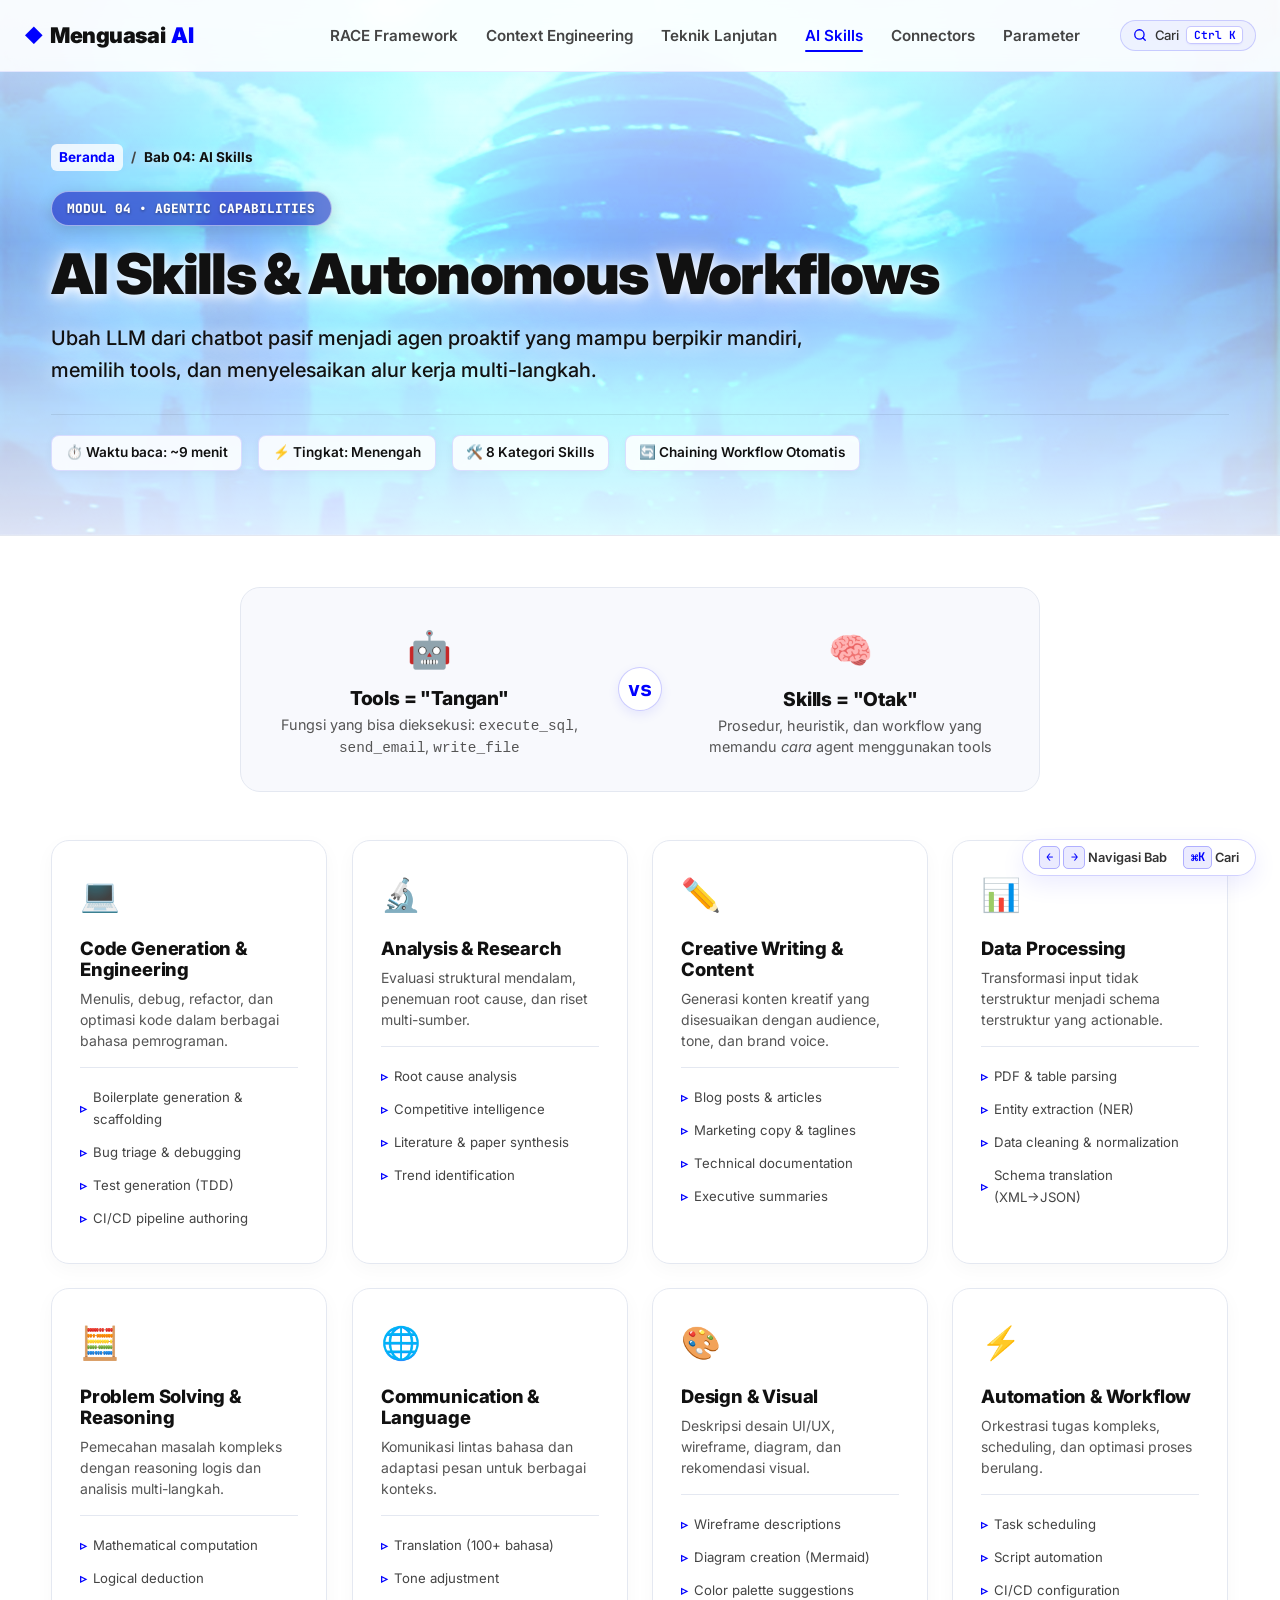
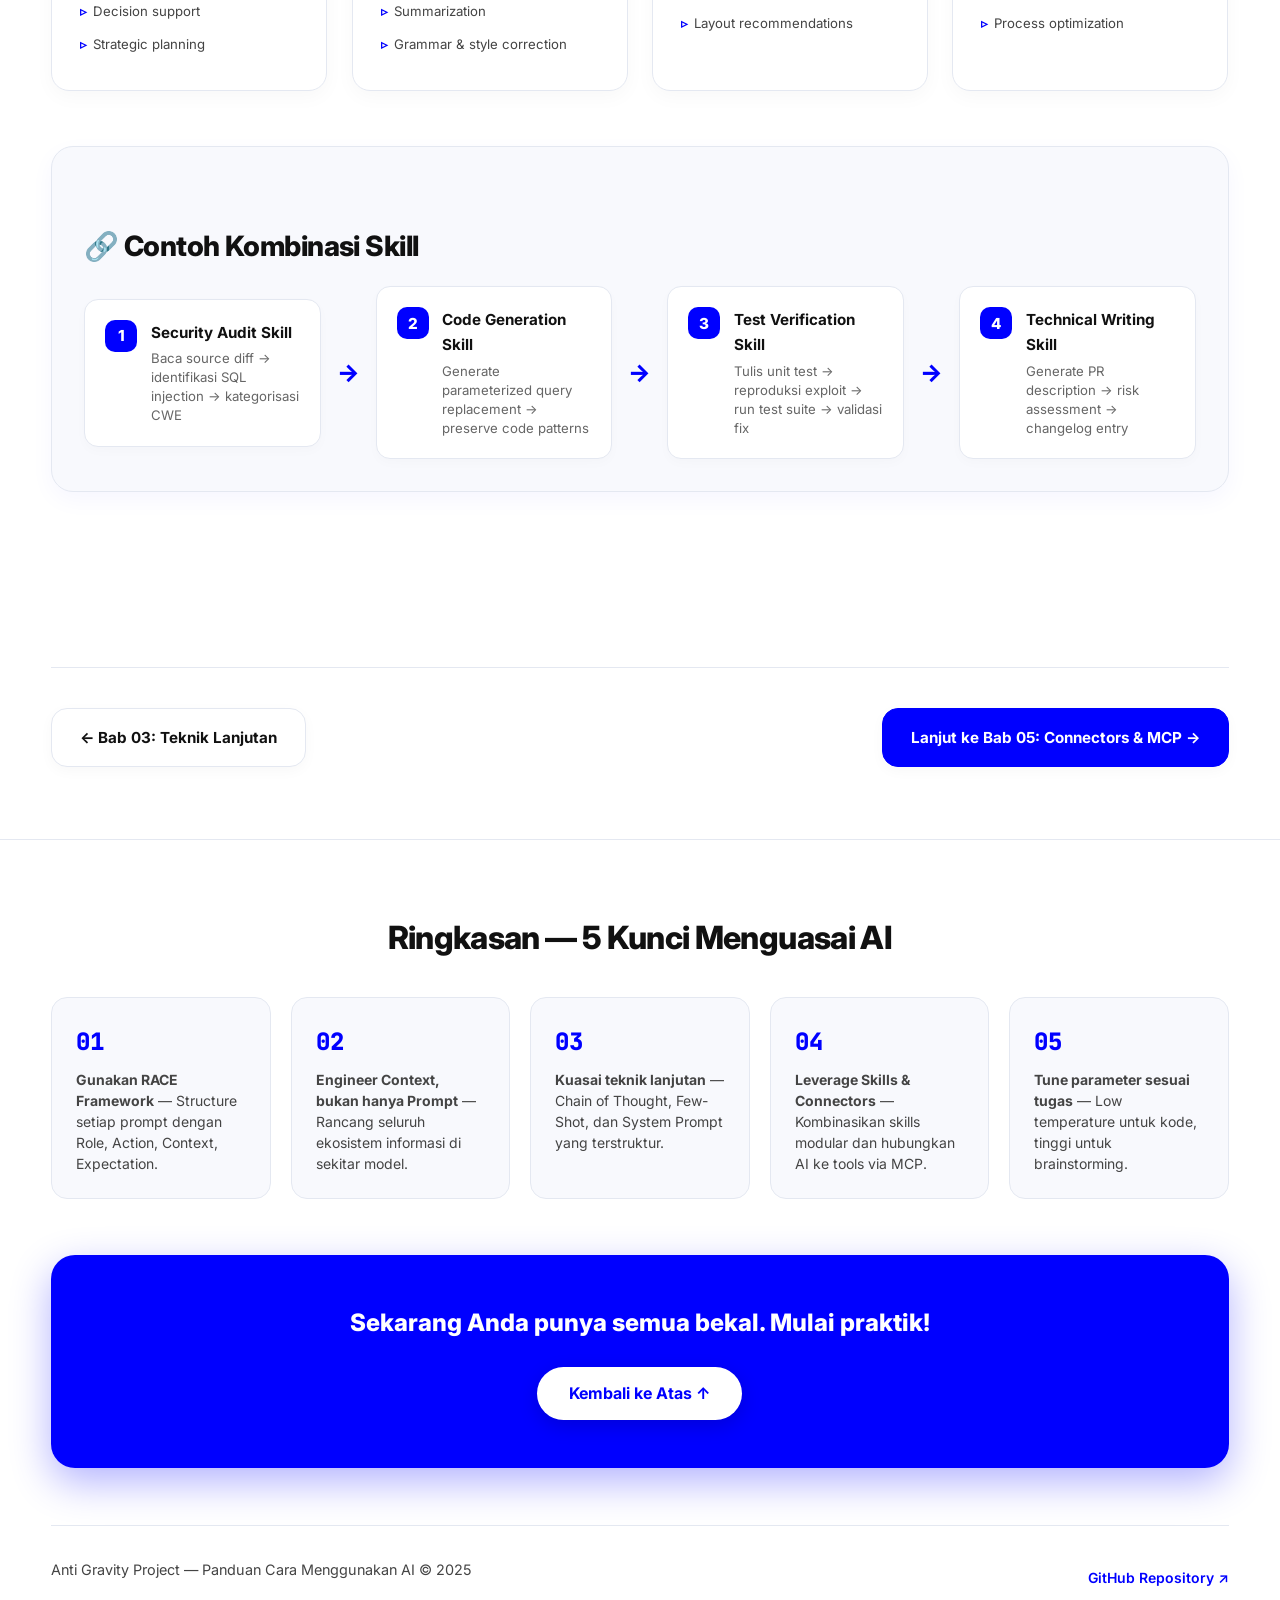
==== commit f74bbc51: "fix(ui): reposition search trigger to right-aligned nav item, replace emoji with crisp SVG icon, and" ====
--- a/ai-skills.html
+++ b/ai-skills.html
@@ -21,11 +21,6 @@
       <a href="index.html" class="nav-logo">
         <span class="logo-icon">◆</span> Menguasai<span class="logo-accent">AI</span>
       </a>
-            <button id="search-trigger" class="nav-search-btn" aria-label="Cari materi">
-        <span class="search-icon">🔍</span>
-        <span class="search-text">Cari...</span>
-        <kbd class="search-kbd">⌘K</kbd>
-      </button>
       <button id="menu-toggle" aria-label="Toggle menu">
         <span></span><span></span><span></span>
       </button>
@@ -36,6 +31,16 @@
         <li><a href="ai-skills.html" class="nav-link">AI Skills</a></li>
         <li><a href="connectors.html" class="nav-link">Connectors</a></li>
         <li><a href="parameter.html" class="nav-link">Parameter</a></li>
+              <li class="nav-search-item">
+          <button id="search-trigger" class="nav-search-btn" aria-label="Cari materi (Ctrl+K)">
+            <svg class="search-svg" width="14" height="14" viewBox="0 0 24 24" fill="none" stroke="currentColor" stroke-width="2.2" stroke-linecap="round" stroke-linejoin="round">
+              <circle cx="11" cy="11" r="8"></circle>
+              <line x1="21" y1="21" x2="16.65" y2="16.65"></line>
+            </svg>
+            <span class="search-text">Cari</span>
+            <kbd class="search-kbd" id="search-kbd-label">Ctrl K</kbd>
+          </button>
+        </li>
       </ul>
     </div>
   </nav>
--- a/css/style.css
+++ b/css/style.css
@@ -5452,41 +5452,79 @@
    AWARD-WINNING LUXURY SAAS UI (Linear / Stripe Design System)
    ========================================================================== */
 
-/* 1. Navbar Search Trigger (⌘K Pill) */
+/* 1. Navbar Search Trigger (Sleek Right-Aligned Pill) */
+.nav-search-item {
+  display: flex;
+  align-items: center;
+  margin-left: 0.75rem;
+}
+
 .nav-search-btn {
   display: inline-flex;
   align-items: center;
-  gap: 0.5rem;
-  padding: 0.4rem 0.85rem;
-  background: rgba(0, 0, 255, 0.05);
-  border: 1px solid rgba(0, 0, 255, 0.18);
-  border-radius: 12px;
-  color: #444444;
-  font-size: 0.85rem;
-  font-weight: 600;
+  gap: 0.45rem;
+  padding: 0.35rem 0.75rem;
+  background: rgba(0, 0, 255, 0.04);
+  border: 1px solid rgba(0, 0, 255, 0.16);
+  border-radius: 9999px;
+  color: #333333;
+  font-size: 0.82rem;
+  font-weight: 500;
   cursor: pointer;
   transition: all 0.25s cubic-bezier(0.16, 1, 0.3, 1);
-  margin-left: 0.5rem;
+  font-family: var(--font-sans);
+  line-height: 1;
 }
 
 .nav-search-btn:hover {
-  background: rgba(0, 0, 255, 0.1);
+  background: rgba(0, 0, 255, 0.08);
   border-color: #0000FF;
   color: #0000FF;
   transform: translateY(-1px);
-  box-shadow: 0 4px 12px rgba(0, 0, 255, 0.12);
+  box-shadow: 0 4px 14px rgba(0, 0, 255, 0.12);
+}
+
+.search-svg {
+  stroke: #0000FF;
+  flex-shrink: 0;
+  transition: transform 0.2s ease;
+}
+
+.nav-search-btn:hover .search-svg {
+  transform: scale(1.1);
+}
+
+.search-text {
+  font-weight: 500;
+  letter-spacing: -0.01em;
 }
 
 .search-kbd {
   font-family: var(--font-mono);
-  font-size: 0.75rem;
-  font-weight: 700;
+  font-size: 0.7rem;
+  font-weight: 600;
   background: #FFFFFF;
-  border: 1px solid rgba(0, 0, 255, 0.2);
-  border-radius: 6px;
-  padding: 0.1rem 0.4rem;
+  border: 1px solid rgba(0, 0, 255, 0.22);
+  border-radius: 5px;
+  padding: 0.15rem 0.4rem;
   color: #0000FF;
-  box-shadow: 0 1px 3px rgba(0, 0, 0, 0.05);
+  line-height: 1;
+  box-shadow: 0 1px 2px rgba(0, 0, 255, 0.06);
+}
+
+@media (max-width: 768px) {
+  .nav-search-item {
+    margin-left: 0;
+    width: 100%;
+    margin-top: 0.5rem;
+  }
+  .nav-search-btn {
+    width: 100%;
+    justify-content: center;
+    padding: 0.75rem 1rem;
+    font-size: 0.95rem;
+    border-radius: 12px;
+  }
 }
 
 /* 2. Spotlight Card Flashlight Glow (Linear Effect) */
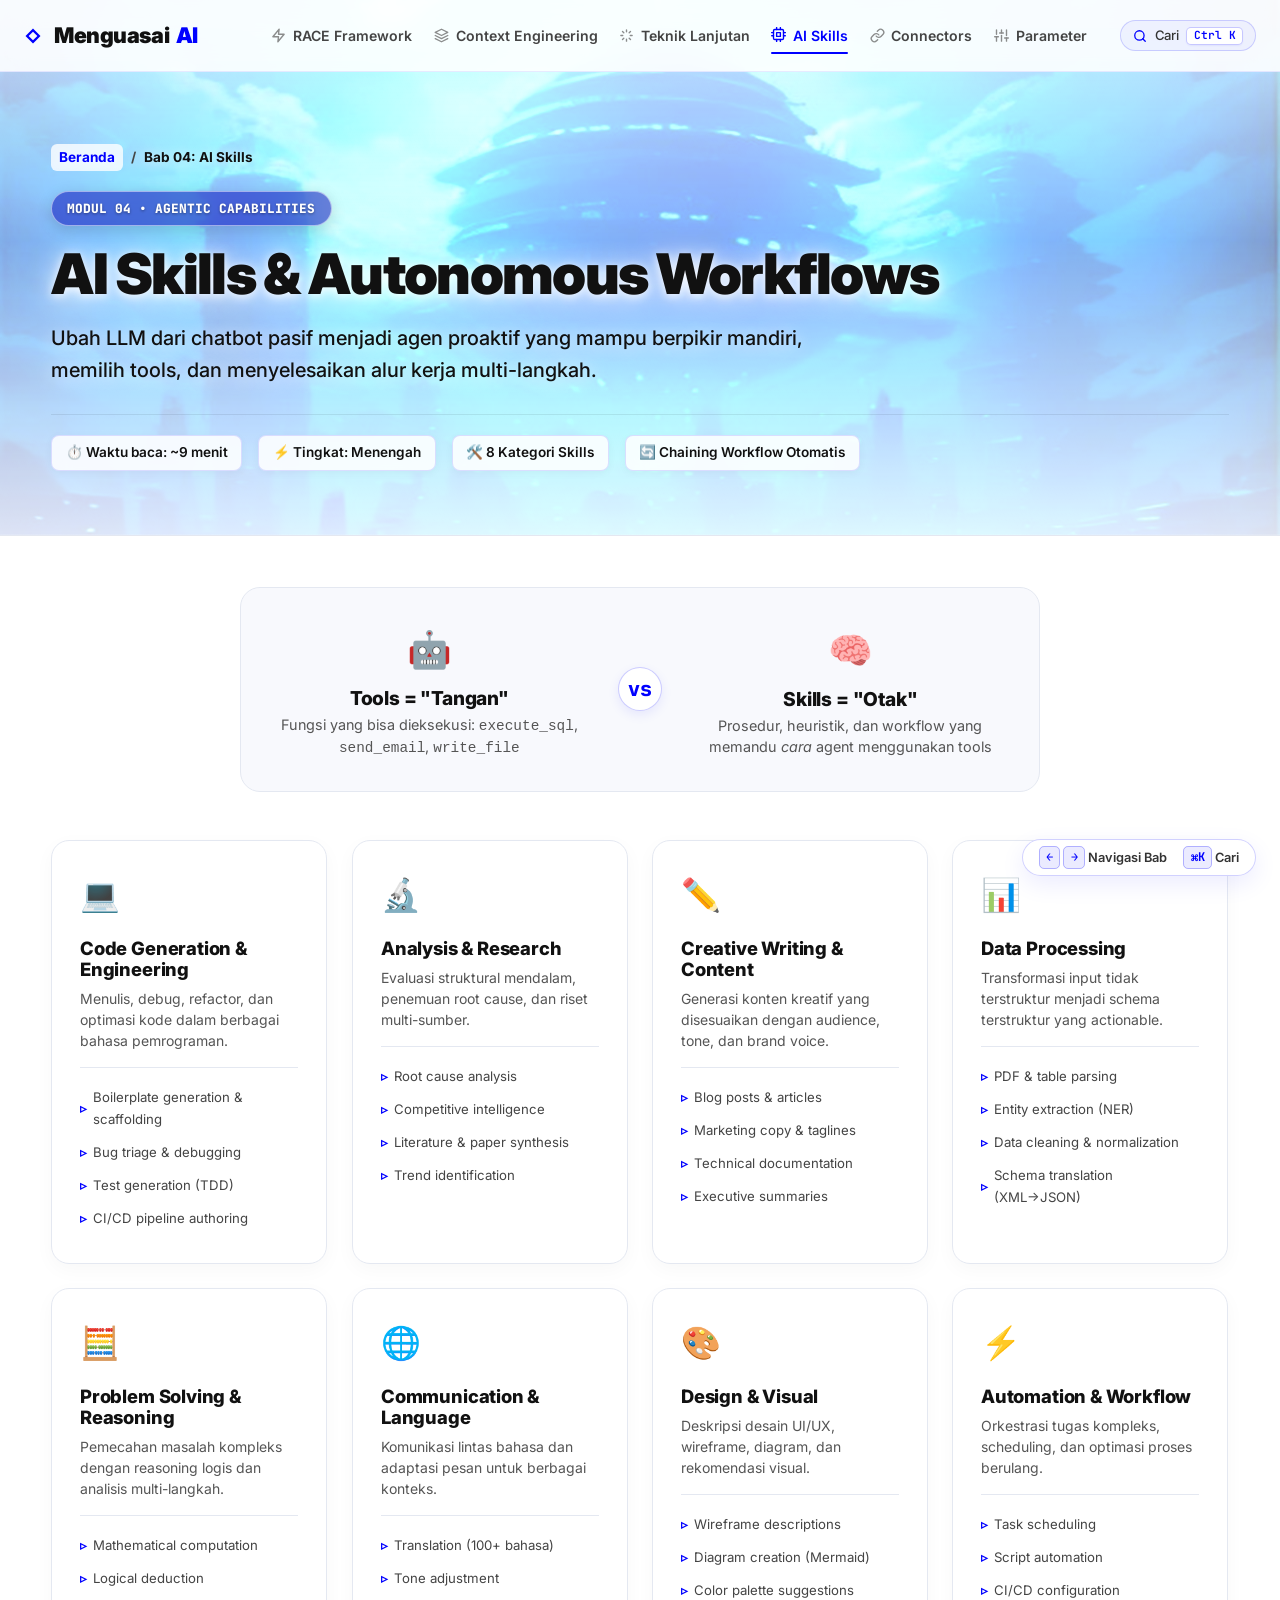
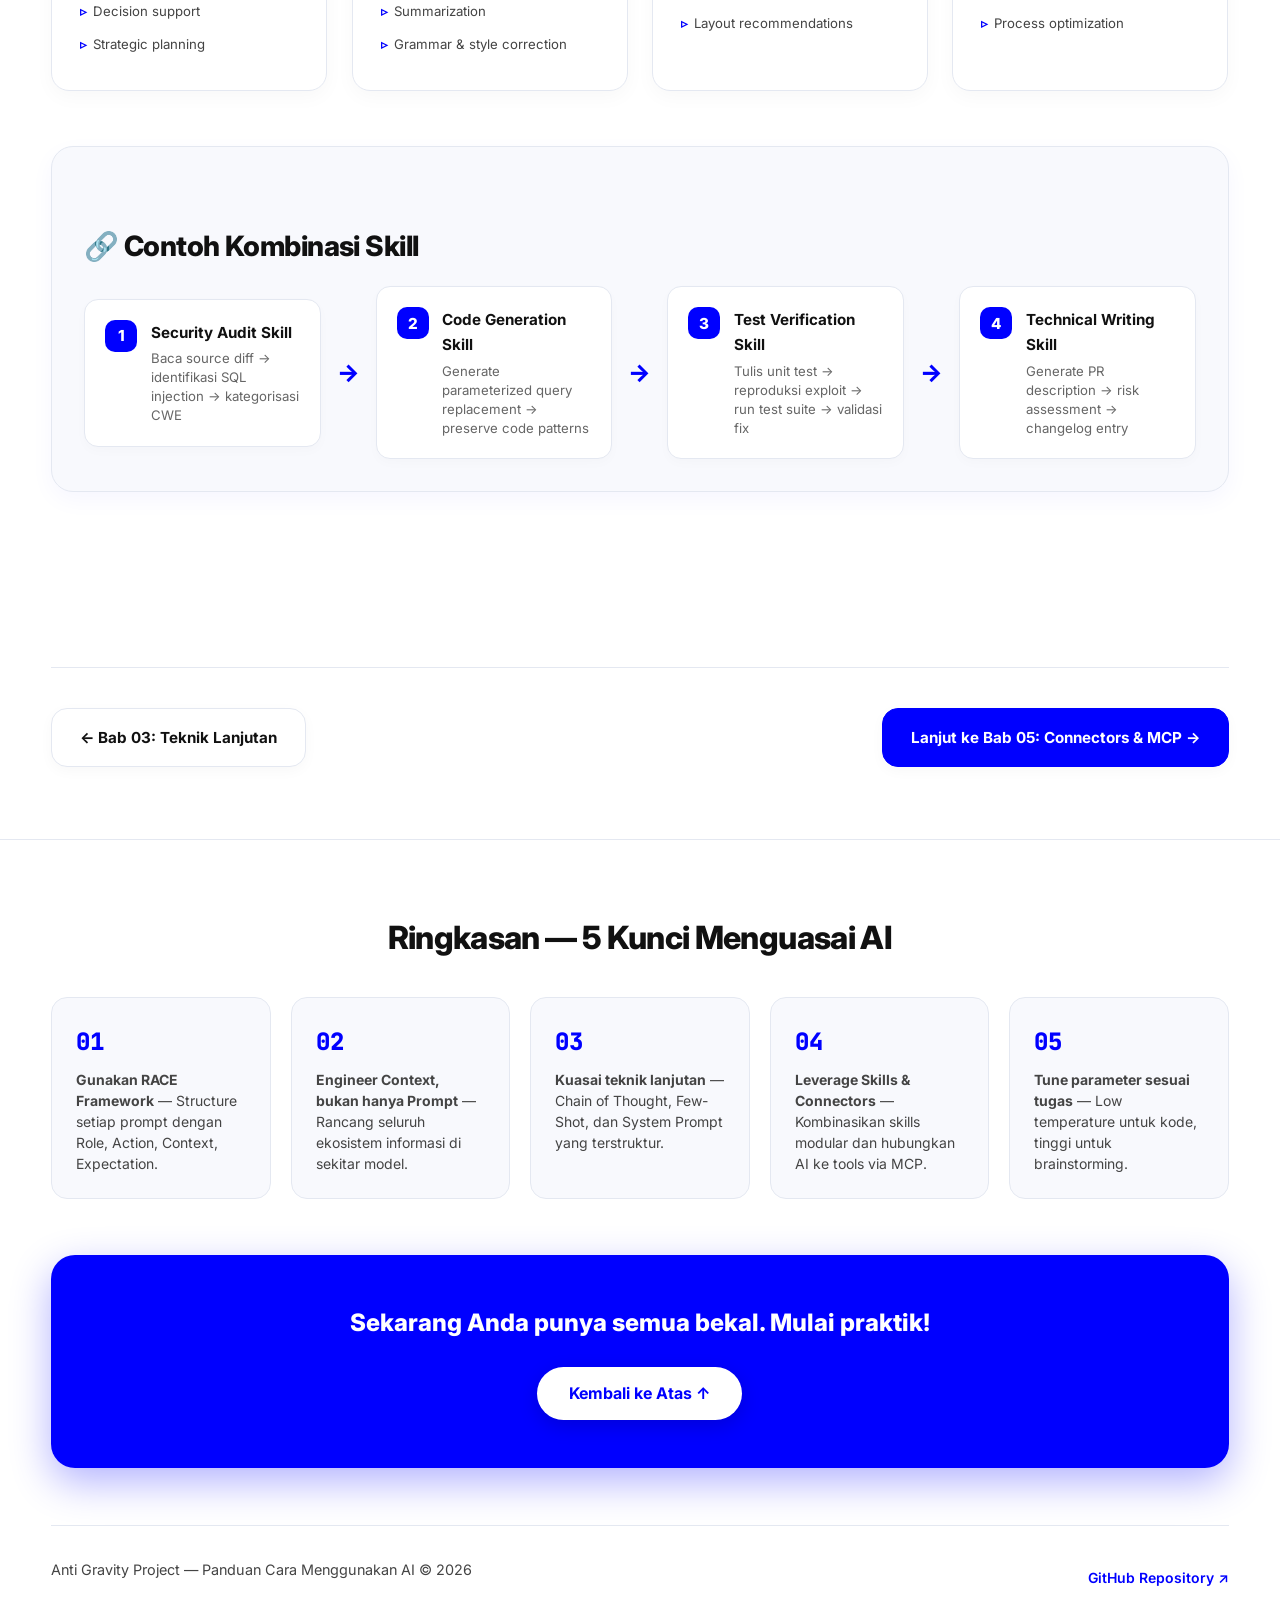
==== commit b31a4f77: "feat: add luxury SVG icons to navbar items, logo, favicon, and update year to 2026 across entire sit" ====
--- a/ai-skills.html
+++ b/ai-skills.html
@@ -8,6 +8,7 @@
   <link rel="preconnect" href="https://fonts.googleapis.com">
   <link rel="preconnect" href="https://fonts.gstatic.com" crossorigin>
   <link href="https://fonts.googleapis.com/css2?family=Inter:wght@300;400;500;600;700;800;900&family=JetBrains+Mono:wght@400;500;600&display=swap" rel="stylesheet">
+    <link rel="icon" type="image/svg+xml" href="assets/favicon.svg">
   <link rel="stylesheet" href="css/style.css">
 </head>
 <body>
@@ -19,19 +20,86 @@
   <nav id="navbar">
     <div class="nav-container">
       <a href="index.html" class="nav-logo">
-        <span class="logo-icon">◆</span> Menguasai<span class="logo-accent">AI</span>
+        <span class="logo-icon-wrap">
+          <svg class="logo-svg" width="18" height="18" viewBox="0 0 24 24" fill="#0000FF">
+            <path d="M12 2L2 12l10 10 10-10L12 2zm0 4.2l5.8 5.8-5.8 5.8-5.8-5.8L12 6.2z"/>
+          </svg>
+        </span>
+        Menguasai<span class="logo-accent">AI</span>
       </a>
       <button id="menu-toggle" aria-label="Toggle menu">
         <span></span><span></span><span></span>
       </button>
-      <ul class="nav-links">
-        <li><a href="race-framework.html" class="nav-link">RACE Framework</a></li>
-        <li><a href="context-engineering.html" class="nav-link">Context Engineering</a></li>
-        <li><a href="teknik-lanjutan.html" class="nav-link">Teknik Lanjutan</a></li>
-        <li><a href="ai-skills.html" class="nav-link">AI Skills</a></li>
-        <li><a href="connectors.html" class="nav-link">Connectors</a></li>
-        <li><a href="parameter.html" class="nav-link">Parameter</a></li>
-              <li class="nav-search-item">
+            <ul class="nav-links">
+        <li>
+          <a href="race-framework.html" class="nav-link">
+            <svg class="nav-icon" width="15" height="15" viewBox="0 0 24 24" fill="none" stroke="currentColor" stroke-width="2.2" stroke-linecap="round" stroke-linejoin="round">
+              <polygon points="13 2 3 14 12 14 11 22 21 10 12 10 13 2"></polygon>
+            </svg>
+            <span>RACE Framework</span>
+          </a>
+        </li>
+        <li>
+          <a href="context-engineering.html" class="nav-link">
+            <svg class="nav-icon" width="15" height="15" viewBox="0 0 24 24" fill="none" stroke="currentColor" stroke-width="2.2" stroke-linecap="round" stroke-linejoin="round">
+              <polygon points="12 2 2 7 12 12 22 7 12 2"></polygon>
+              <polyline points="2 17 12 22 22 17"></polyline>
+              <polyline points="2 12 12 17 22 12"></polyline>
+            </svg>
+            <span>Context Engineering</span>
+          </a>
+        </li>
+        <li>
+          <a href="teknik-lanjutan.html" class="nav-link">
+            <svg class="nav-icon" width="15" height="15" viewBox="0 0 24 24" fill="none" stroke="currentColor" stroke-width="2.2" stroke-linecap="round" stroke-linejoin="round">
+              <path d="M12 3v3m0 12v3M3 12h3m12 0h3M5.6 5.6l2.1 2.1m8.6 8.6l2.1 2.1M5.6 18.4l2.1-2.1m8.6-8.6l2.1-2.1"></path>
+            </svg>
+            <span>Teknik Lanjutan</span>
+          </a>
+        </li>
+        <li>
+          <a href="ai-skills.html" class="nav-link">
+            <svg class="nav-icon" width="15" height="15" viewBox="0 0 24 24" fill="none" stroke="currentColor" stroke-width="2.2" stroke-linecap="round" stroke-linejoin="round">
+              <rect x="4" y="4" width="16" height="16" rx="2" ry="2"></rect>
+              <rect x="9" y="9" width="6" height="6"></rect>
+              <line x1="9" y1="1" x2="9" y2="4"></line>
+              <line x1="15" y1="1" x2="15" y2="4"></line>
+              <line x1="9" y1="20" x2="9" y2="23"></line>
+              <line x1="15" y1="20" x2="15" y2="23"></line>
+              <line x1="20" y1="9" x2="23" y2="9"></line>
+              <line x1="20" y1="14" x2="23" y2="14"></line>
+              <line x1="1" y1="9" x2="4" y2="9"></line>
+              <line x1="1" y1="14" x2="4" y2="14"></line>
+            </svg>
+            <span>AI Skills</span>
+          </a>
+        </li>
+        <li>
+          <a href="connectors.html" class="nav-link">
+            <svg class="nav-icon" width="15" height="15" viewBox="0 0 24 24" fill="none" stroke="currentColor" stroke-width="2.2" stroke-linecap="round" stroke-linejoin="round">
+              <path d="M10 13a5 5 0 0 0 7.54.54l3-3a5 5 0 0 0-7.07-7.07l-1.72 1.71"></path>
+              <path d="M14 11a5 5 0 0 0-7.54-.54l-3 3a5 5 0 0 0 7.07 7.07l1.71-1.71"></path>
+            </svg>
+            <span>Connectors</span>
+          </a>
+        </li>
+        <li>
+          <a href="parameter.html" class="nav-link">
+            <svg class="nav-icon" width="15" height="15" viewBox="0 0 24 24" fill="none" stroke="currentColor" stroke-width="2.2" stroke-linecap="round" stroke-linejoin="round">
+              <line x1="4" y1="21" x2="4" y2="14"></line>
+              <line x1="4" y1="10" x2="4" y2="3"></line>
+              <line x1="12" y1="21" x2="12" y2="12"></line>
+              <line x1="12" y1="8" x2="12" y2="3"></line>
+              <line x1="20" y1="21" x2="20" y2="16"></line>
+              <line x1="20" y1="12" x2="20" y2="3"></line>
+              <line x1="1" y1="14" x2="7" y2="14"></line>
+              <line x1="9" y1="8" x2="15" y2="8"></line>
+              <line x1="17" y1="16" x2="23" y2="16"></line>
+            </svg>
+            <span>Parameter</span>
+          </a>
+        </li>
+        <li class="nav-search-item">
           <button id="search-trigger" class="nav-search-btn" aria-label="Cari materi (Ctrl+K)">
             <svg class="search-svg" width="14" height="14" viewBox="0 0 24 24" fill="none" stroke="currentColor" stroke-width="2.2" stroke-linecap="round" stroke-linejoin="round">
               <circle cx="11" cy="11" r="8"></circle>
@@ -263,7 +331,7 @@
       </div>
 
       <div class="footer-bottom">
-        <p>Anti Gravity Project — Panduan Cara Menggunakan AI © 2025</p>
+        <p>Anti Gravity Project — Panduan Cara Menggunakan AI © 2026</p>
         <p class="footer-link">
           <a href="https://github.com/artificialtesting088-alt/004.Anti_Gravity_002_Project_Cara_Penggunaan_AI" target="_blank" rel="noopener">
             GitHub Repository ↗
--- a/css/style.css
+++ b/css/style.css
@@ -2971,28 +2971,59 @@
   color: #0000FF;
 }
 
+.logo-icon-wrap {
+  display: inline-flex;
+  align-items: center;
+  justify-content: center;
+  margin-right: 0.35rem;
+  transition: transform 0.35s cubic-bezier(0.16, 1, 0.3, 1);
+  vertical-align: middle;
+}
+
+.nav-logo:hover .logo-icon-wrap {
+  transform: rotate(45deg) scale(1.15);
+}
+
 .nav-links {
   display: flex;
   align-items: center;
-  gap: 1.75rem;
+  gap: 1.35rem;
   list-style: none;
   margin: 0;
   padding: 0;
 }
 
 .nav-link {
-  font-size: 0.95rem;
+  display: inline-flex;
+  align-items: center;
+  gap: 0.42rem;
+  font-size: 0.88rem;
   font-weight: 600;
   color: #444444;
   text-decoration: none;
-  transition: color 0.25s ease;
+  transition: all 0.25s ease;
   position: relative;
   padding: 0.4rem 0;
+  white-space: nowrap;
+}
+
+.nav-link .nav-icon {
+  stroke: #666666;
+  opacity: 0.75;
+  transition: all 0.25s cubic-bezier(0.16, 1, 0.3, 1);
+  flex-shrink: 0;
 }
 
 .nav-link:hover,
 .nav-link.active {
   color: #0000FF;
+}
+
+.nav-link:hover .nav-icon,
+.nav-link.active .nav-icon {
+  stroke: #0000FF;
+  opacity: 1;
+  transform: translateY(-1px);
 }
 
 .nav-link::after {
@@ -3010,6 +3041,16 @@
 .nav-link.active::after,
 .nav-link:hover::after {
   transform: scaleX(1);
+}
+
+@media (max-width: 1240px) {
+  .nav-links {
+    gap: 0.85rem;
+  }
+  .nav-link {
+    font-size: 0.82rem;
+    gap: 0.3rem;
+  }
 }
 
 #menu-toggle {
@@ -4502,6 +4543,16 @@
   }
   #navbar.open .nav-links {
     transform: translateY(0);
+  }
+  .nav-links .nav-link {
+    width: 100%;
+    font-size: 1.05rem;
+    gap: 0.65rem;
+    padding: 0.5rem 0;
+  }
+  .nav-links .nav-icon {
+    width: 18px;
+    height: 18px;
   }
   .race-grid {
     grid-template-columns: 1fr;
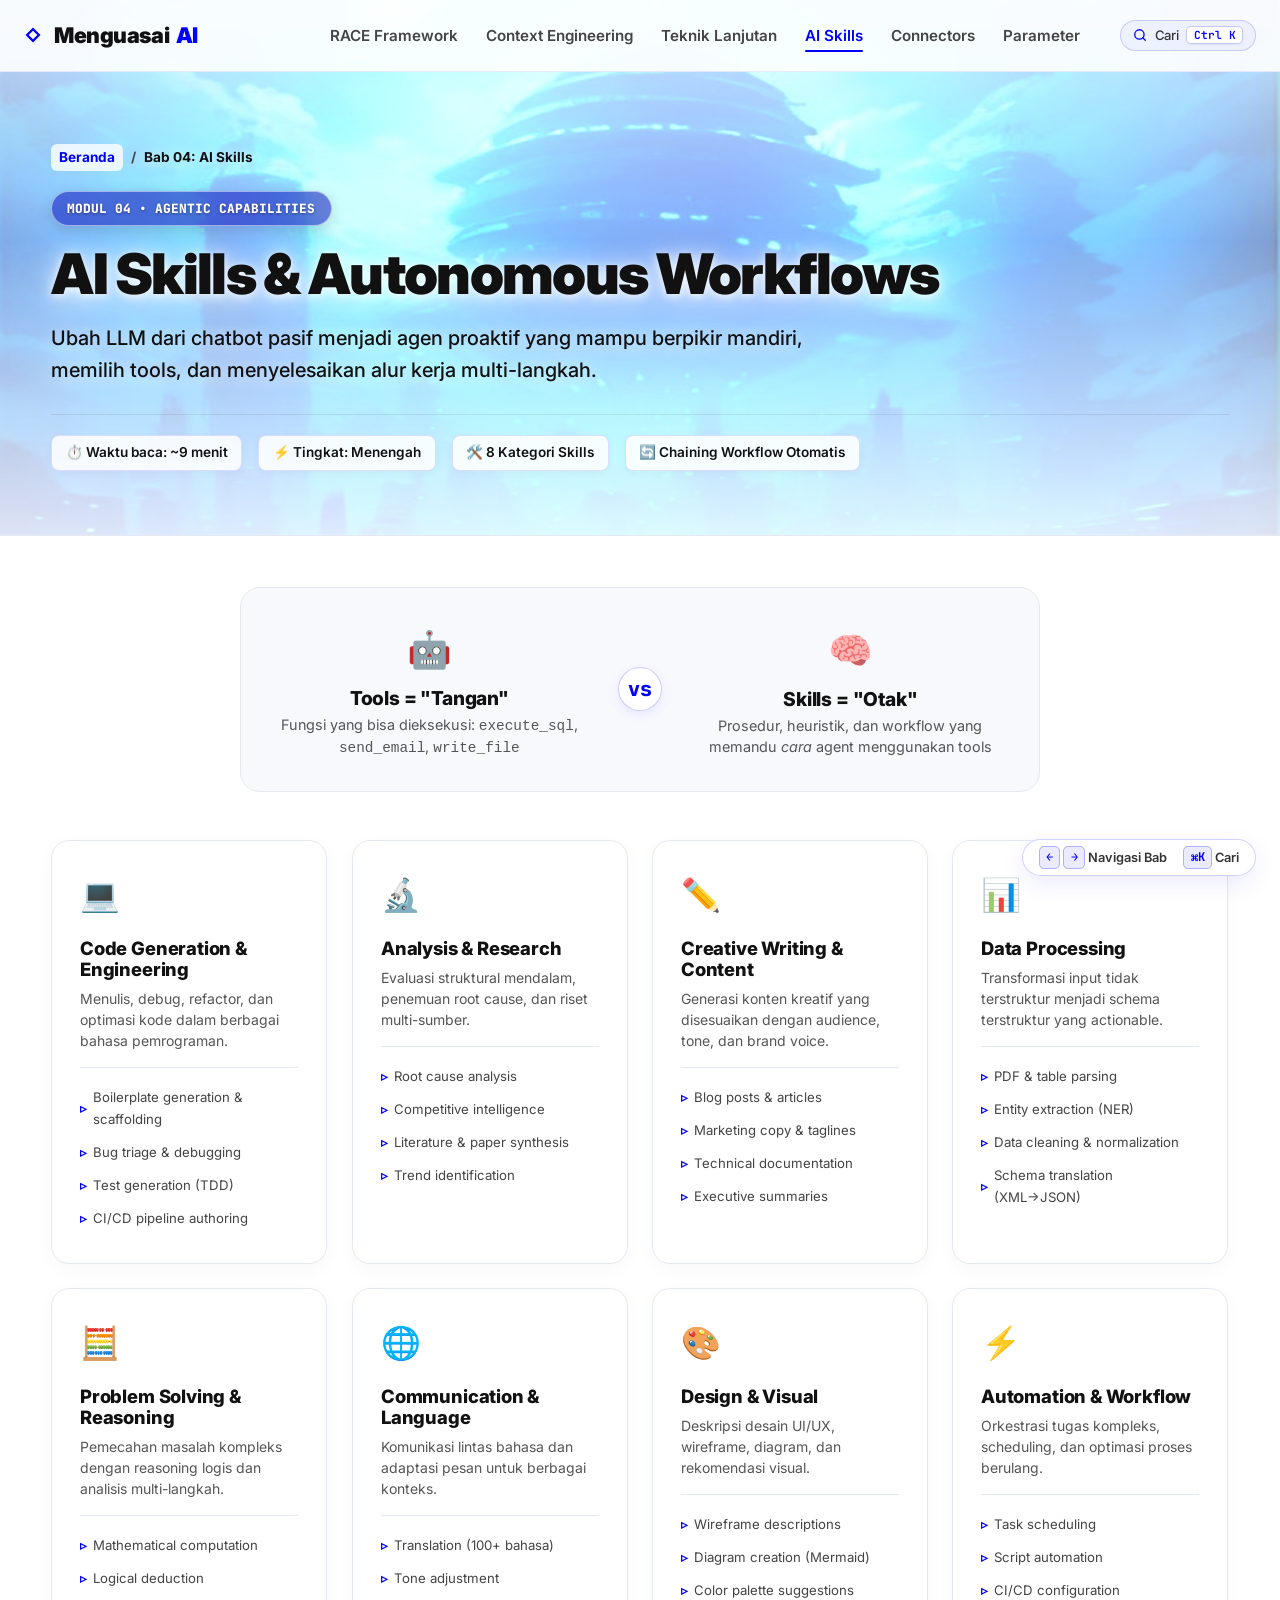
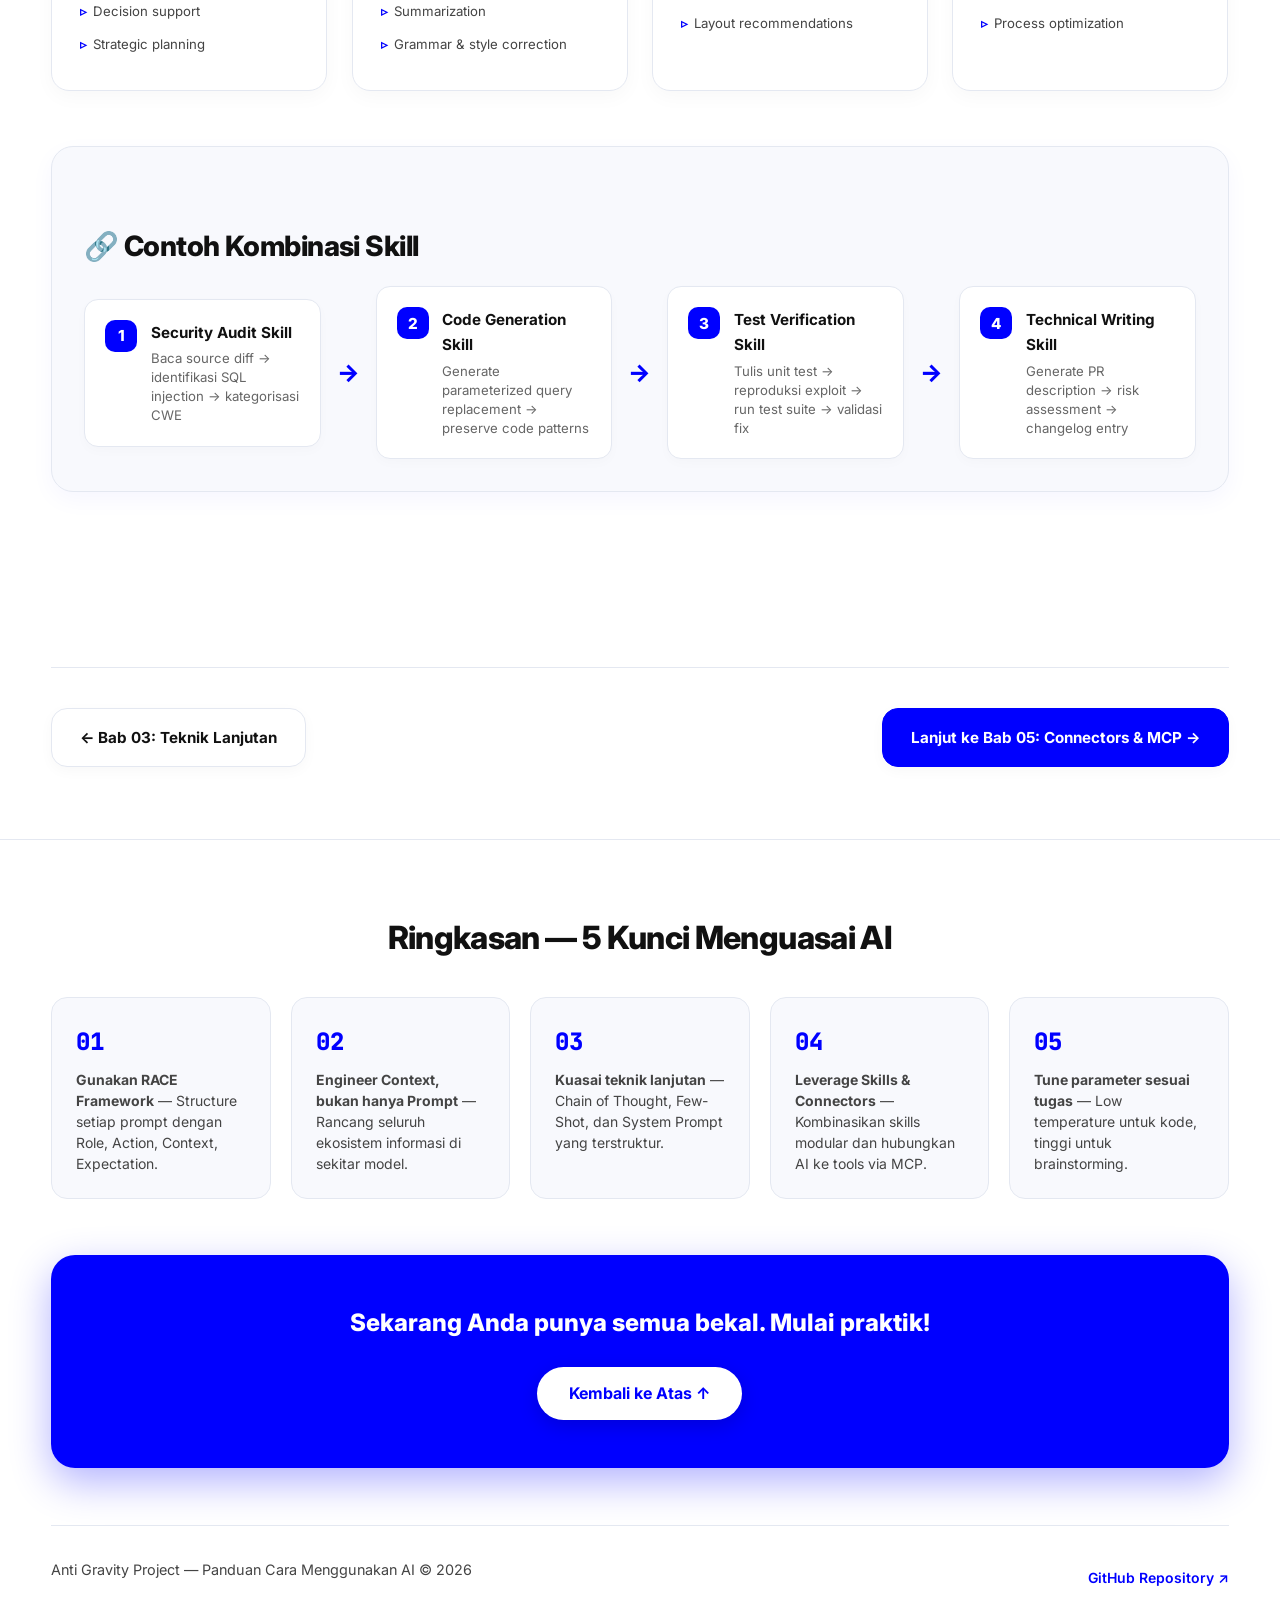
==== commit e3a42b70: "refactor(nav): remove icons from navbar menu items, keeping clean text links and tab favicon" ====
--- a/ai-skills.html
+++ b/ai-skills.html
@@ -30,75 +30,13 @@
       <button id="menu-toggle" aria-label="Toggle menu">
         <span></span><span></span><span></span>
       </button>
-            <ul class="nav-links">
-        <li>
-          <a href="race-framework.html" class="nav-link">
-            <svg class="nav-icon" width="15" height="15" viewBox="0 0 24 24" fill="none" stroke="currentColor" stroke-width="2.2" stroke-linecap="round" stroke-linejoin="round">
-              <polygon points="13 2 3 14 12 14 11 22 21 10 12 10 13 2"></polygon>
-            </svg>
-            <span>RACE Framework</span>
-          </a>
-        </li>
-        <li>
-          <a href="context-engineering.html" class="nav-link">
-            <svg class="nav-icon" width="15" height="15" viewBox="0 0 24 24" fill="none" stroke="currentColor" stroke-width="2.2" stroke-linecap="round" stroke-linejoin="round">
-              <polygon points="12 2 2 7 12 12 22 7 12 2"></polygon>
-              <polyline points="2 17 12 22 22 17"></polyline>
-              <polyline points="2 12 12 17 22 12"></polyline>
-            </svg>
-            <span>Context Engineering</span>
-          </a>
-        </li>
-        <li>
-          <a href="teknik-lanjutan.html" class="nav-link">
-            <svg class="nav-icon" width="15" height="15" viewBox="0 0 24 24" fill="none" stroke="currentColor" stroke-width="2.2" stroke-linecap="round" stroke-linejoin="round">
-              <path d="M12 3v3m0 12v3M3 12h3m12 0h3M5.6 5.6l2.1 2.1m8.6 8.6l2.1 2.1M5.6 18.4l2.1-2.1m8.6-8.6l2.1-2.1"></path>
-            </svg>
-            <span>Teknik Lanjutan</span>
-          </a>
-        </li>
-        <li>
-          <a href="ai-skills.html" class="nav-link">
-            <svg class="nav-icon" width="15" height="15" viewBox="0 0 24 24" fill="none" stroke="currentColor" stroke-width="2.2" stroke-linecap="round" stroke-linejoin="round">
-              <rect x="4" y="4" width="16" height="16" rx="2" ry="2"></rect>
-              <rect x="9" y="9" width="6" height="6"></rect>
-              <line x1="9" y1="1" x2="9" y2="4"></line>
-              <line x1="15" y1="1" x2="15" y2="4"></line>
-              <line x1="9" y1="20" x2="9" y2="23"></line>
-              <line x1="15" y1="20" x2="15" y2="23"></line>
-              <line x1="20" y1="9" x2="23" y2="9"></line>
-              <line x1="20" y1="14" x2="23" y2="14"></line>
-              <line x1="1" y1="9" x2="4" y2="9"></line>
-              <line x1="1" y1="14" x2="4" y2="14"></line>
-            </svg>
-            <span>AI Skills</span>
-          </a>
-        </li>
-        <li>
-          <a href="connectors.html" class="nav-link">
-            <svg class="nav-icon" width="15" height="15" viewBox="0 0 24 24" fill="none" stroke="currentColor" stroke-width="2.2" stroke-linecap="round" stroke-linejoin="round">
-              <path d="M10 13a5 5 0 0 0 7.54.54l3-3a5 5 0 0 0-7.07-7.07l-1.72 1.71"></path>
-              <path d="M14 11a5 5 0 0 0-7.54-.54l-3 3a5 5 0 0 0 7.07 7.07l1.71-1.71"></path>
-            </svg>
-            <span>Connectors</span>
-          </a>
-        </li>
-        <li>
-          <a href="parameter.html" class="nav-link">
-            <svg class="nav-icon" width="15" height="15" viewBox="0 0 24 24" fill="none" stroke="currentColor" stroke-width="2.2" stroke-linecap="round" stroke-linejoin="round">
-              <line x1="4" y1="21" x2="4" y2="14"></line>
-              <line x1="4" y1="10" x2="4" y2="3"></line>
-              <line x1="12" y1="21" x2="12" y2="12"></line>
-              <line x1="12" y1="8" x2="12" y2="3"></line>
-              <line x1="20" y1="21" x2="20" y2="16"></line>
-              <line x1="20" y1="12" x2="20" y2="3"></line>
-              <line x1="1" y1="14" x2="7" y2="14"></line>
-              <line x1="9" y1="8" x2="15" y2="8"></line>
-              <line x1="17" y1="16" x2="23" y2="16"></line>
-            </svg>
-            <span>Parameter</span>
-          </a>
-        </li>
+                  <ul class="nav-links">
+        <li><a href="race-framework.html" class="nav-link">RACE Framework</a></li>
+        <li><a href="context-engineering.html" class="nav-link">Context Engineering</a></li>
+        <li><a href="teknik-lanjutan.html" class="nav-link">Teknik Lanjutan</a></li>
+        <li><a href="ai-skills.html" class="nav-link">AI Skills</a></li>
+        <li><a href="connectors.html" class="nav-link">Connectors</a></li>
+        <li><a href="parameter.html" class="nav-link">Parameter</a></li>
         <li class="nav-search-item">
           <button id="search-trigger" class="nav-search-btn" aria-label="Cari materi (Ctrl+K)">
             <svg class="search-svg" width="14" height="14" viewBox="0 0 24 24" fill="none" stroke="currentColor" stroke-width="2.2" stroke-linecap="round" stroke-linejoin="round">
--- a/css/style.css
+++ b/css/style.css
@@ -2987,43 +2987,25 @@
 .nav-links {
   display: flex;
   align-items: center;
-  gap: 1.35rem;
+  gap: 1.75rem;
   list-style: none;
   margin: 0;
   padding: 0;
 }
 
 .nav-link {
-  display: inline-flex;
-  align-items: center;
-  gap: 0.42rem;
-  font-size: 0.88rem;
+  font-size: 0.95rem;
   font-weight: 600;
   color: #444444;
   text-decoration: none;
-  transition: all 0.25s ease;
+  transition: color 0.25s ease;
   position: relative;
   padding: 0.4rem 0;
-  white-space: nowrap;
-}
-
-.nav-link .nav-icon {
-  stroke: #666666;
-  opacity: 0.75;
-  transition: all 0.25s cubic-bezier(0.16, 1, 0.3, 1);
-  flex-shrink: 0;
 }
 
 .nav-link:hover,
 .nav-link.active {
   color: #0000FF;
-}
-
-.nav-link:hover .nav-icon,
-.nav-link.active .nav-icon {
-  stroke: #0000FF;
-  opacity: 1;
-  transform: translateY(-1px);
 }
 
 .nav-link::after {
@@ -4547,12 +4529,7 @@
   .nav-links .nav-link {
     width: 100%;
     font-size: 1.05rem;
-    gap: 0.65rem;
     padding: 0.5rem 0;
-  }
-  .nav-links .nav-icon {
-    width: 18px;
-    height: 18px;
   }
   .race-grid {
     grid-template-columns: 1fr;
